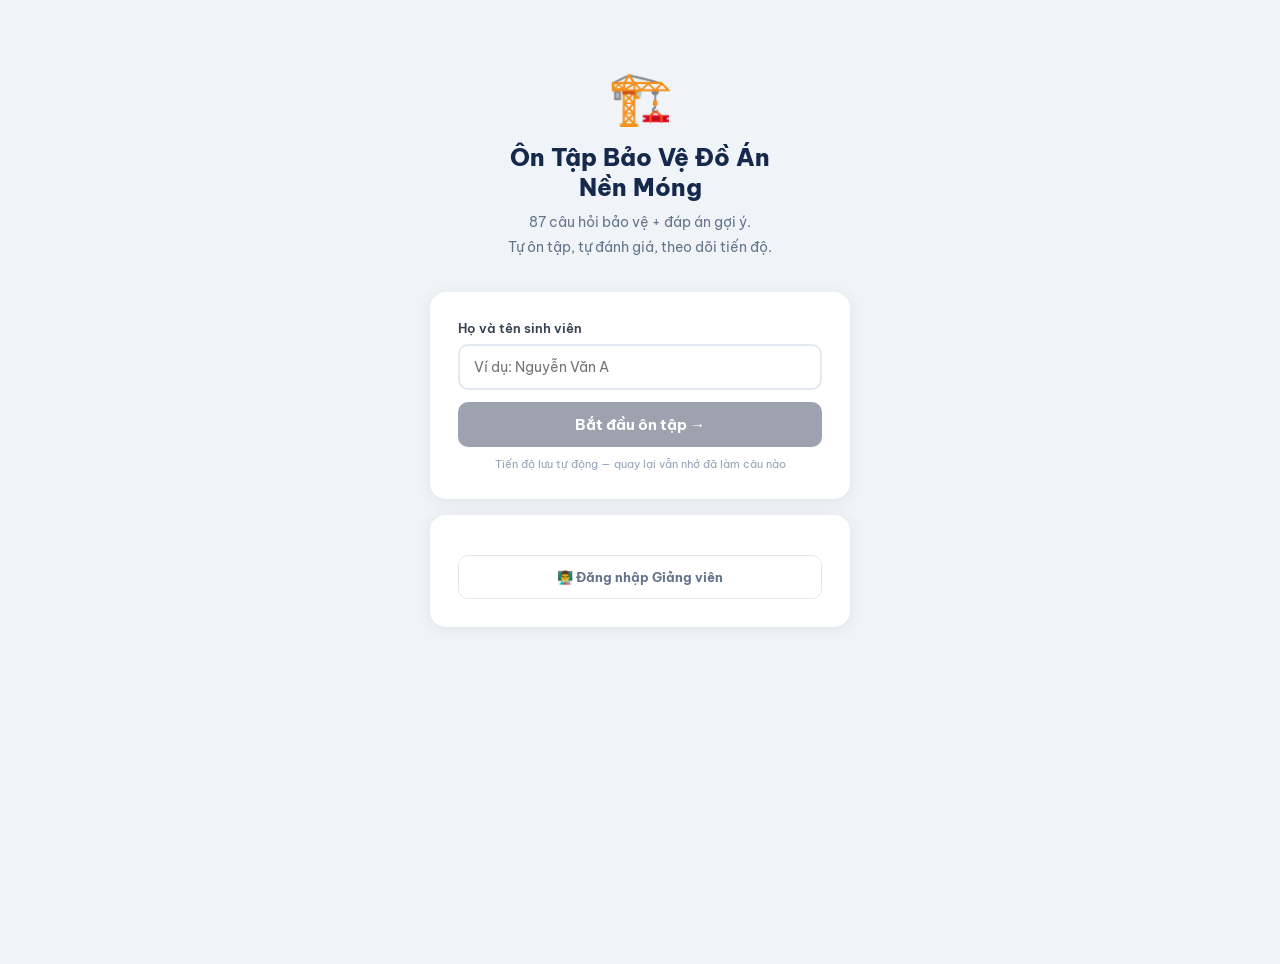
==== index.html @ fdc294a6 "Add files via upload" ====
<!DOCTYPE html>
<html lang="vi">
<head>
<meta charset="UTF-8">
<meta name="viewport" content="width=device-width, initial-scale=1.0">
<title>Ôn Tập Đồ Án Nền Móng</title>
<style>
@import url('https://fonts.googleapis.com/css2?family=Be+Vietnam+Pro:wght@300;400;500;600;700;800&display=swap');
*{box-sizing:border-box;margin:0;padding:0}
:root{
  --navy:#16294d;--gold:#e8a020;--green:#16a34a;--red:#dc2626;--orange:#d97706;
  --bg:#f0f4f8;--card:#fff;--border:#e2e8f0;--text:#1e293b;--sub:#64748b;
}
body{font-family:'Be Vietnam Pro',sans-serif;background:var(--bg);color:var(--text);min-height:100vh}
.hidden{display:none!important}

/* HEADER */
.header{background:var(--navy);padding:14px 24px;position:sticky;top:0;z-index:100;box-shadow:0 2px 12px rgba(0,0,0,.18)}
.header-inner{max-width:720px;margin:0 auto;display:flex;justify-content:space-between;align-items:center}
.header-logo{color:#fff}
.header-logo .tag{font-size:10px;font-weight:700;letter-spacing:2px;text-transform:uppercase;color:var(--gold)}
.header-logo h1{font-size:17px;font-weight:700;margin-top:2px}
.header-stats{display:flex;gap:20px;align-items:center}
.stat-item{text-align:center}
.stat-item .val{font-size:20px;font-weight:800;color:var(--gold)}
.stat-item .lbl{font-size:9px;color:#94a3b8;text-transform:uppercase;letter-spacing:.5px}
.progress-bar{max-width:720px;margin:6px auto 0;background:rgba(255,255,255,.12);border-radius:4px;height:4px}
.progress-fill{height:4px;background:var(--gold);border-radius:4px;transition:width .5s}

/* LANDING */
#screen-landing{max-width:460px;margin:64px auto;padding:0 20px}
.hero{text-align:center;margin-bottom:32px}
.hero-icon{font-size:52px;margin-bottom:12px}
.hero h2{color:var(--navy);font-size:24px;font-weight:800;margin-bottom:8px}
.hero p{color:var(--sub);font-size:14px;line-height:1.8}
.card{background:var(--card);border-radius:16px;box-shadow:0 2px 16px rgba(0,0,0,.07);overflow:hidden}
.card-body{padding:28px}
label.field-label{display:block;font-size:13px;font-weight:600;color:#374151;margin-bottom:8px}
input.text-input,textarea.text-input{width:100%;padding:12px 14px;border:2px solid var(--border);border-radius:10px;font-size:14px;font-family:inherit;outline:none;transition:border-color .2s;color:var(--text)}
input.text-input:focus,textarea.text-input:focus{border-color:var(--gold)}
.btn{width:100%;padding:13px;background:var(--navy);color:#fff;border:none;border-radius:10px;font-size:15px;font-weight:700;cursor:pointer;transition:all .2s;font-family:inherit;margin-top:12px}
.btn:hover{background:#1e3a6e;transform:translateY(-1px)}
.btn:disabled{background:#9ca3af;cursor:not-allowed;transform:none}
.btn.btn-gold{background:var(--gold);color:var(--navy)}
.btn.btn-gold:hover{background:#d4911c}
.btn.btn-outline{background:none;border:1.5px solid var(--border);color:var(--sub);font-size:13px}
.btn.btn-outline:hover{border-color:var(--navy);color:var(--navy);background:none;transform:none}
.btn-sm{width:auto;padding:8px 18px;font-size:13px;margin-top:0}
.info-row{text-align:center;color:#94a3b8;font-size:11px;margin-top:10px}
.teacher-section{margin-top:16px}

/* TABS */
.tabs{background:var(--card);border-bottom:2px solid var(--border)}
.tabs-inner{max-width:720px;margin:0 auto;display:flex;padding:0 8px}
.tab-btn{padding:12px 18px;border:none;background:none;font-size:13px;font-weight:600;color:var(--sub);border-bottom:3px solid transparent;cursor:pointer;font-family:inherit;transition:all .2s;white-space:nowrap}
.tab-btn.active{color:var(--navy);border-bottom-color:var(--gold)}
.tab-btn:hover:not(.active){color:var(--navy)}

/* QUIZ */
#screen-quiz{max-width:720px;margin:0 auto;padding:20px}
.badge{display:inline-block;font-size:11px;font-weight:700;padding:3px 10px;border-radius:20px}
.badge-navy{background:var(--navy);color:#fff}
.badge-blue{background:#dbeafe;color:#1d4ed8}
.badge-row{display:flex;gap:8px;margin-bottom:14px;flex-wrap:wrap;align-items:center}
.remaining{margin-left:auto;color:var(--sub);font-size:12px}
.question-card{background:var(--card);border-radius:16px;padding:24px;margin-bottom:16px;box-shadow:0 2px 12px rgba(0,0,0,.06)}
.question-card .q-label{font-size:10px;font-weight:800;color:var(--gold);text-transform:uppercase;letter-spacing:1.5px;margin-bottom:12px}
.question-card .q-text{font-size:17px;line-height:1.8;font-weight:600;color:var(--text)}
.answer-card{background:var(--card);border-radius:16px;padding:24px;box-shadow:0 2px 12px rgba(0,0,0,.06)}
.answer-card textarea{height:130px;resize:vertical;line-height:1.7}
.answer-hint{font-size:12px;color:var(--sub);margin-top:8px;font-style:italic}
.btn-row{display:flex;gap:10px;margin-top:12px}
.btn-row .btn{flex:1;margin-top:0}

/* MODEL ANSWER */
.model-answer-wrap{margin-top:16px;border-radius:12px;overflow:hidden;border:2px solid var(--border)}
.model-answer-header{padding:12px 18px;background:#f8fafc;display:flex;justify-content:space-between;align-items:center;cursor:pointer;user-select:none}
.model-answer-header span{font-size:13px;font-weight:700;color:var(--navy)}
.toggle-icon{font-size:16px;transition:transform .2s}
.model-answer-body{padding:18px;background:#fff;display:none}
.model-answer-body.open{display:block}
.model-answer-body .answer-text{font-size:14px;line-height:1.9;color:#334155;white-space:pre-line}
.key-points{margin-top:12px;padding-top:12px;border-top:1px solid var(--border)}
.key-points .kp-title{font-size:11px;font-weight:700;color:var(--gold);text-transform:uppercase;letter-spacing:1px;margin-bottom:8px}
.key-points ul{list-style:none;padding:0}
.key-points li{font-size:13px;color:#475569;padding:4px 0;padding-left:18px;position:relative;line-height:1.6}
.key-points li::before{content:"✓";position:absolute;left:0;color:var(--green);font-weight:700}

/* SELF RATE */
.self-rate{margin-top:16px;background:var(--card);border-radius:14px;padding:20px;box-shadow:0 2px 12px rgba(0,0,0,.06)}
.self-rate .sr-title{font-size:13px;font-weight:700;color:var(--text);margin-bottom:12px;text-align:center}
.rate-btns{display:flex;gap:10px}
.rate-btn{flex:1;padding:14px 8px;border:2px solid var(--border);border-radius:12px;background:none;cursor:pointer;font-family:inherit;font-size:13px;font-weight:700;transition:all .2s;display:flex;flex-direction:column;align-items:center;gap:4px}
.rate-btn .rate-icon{font-size:24px}
.rate-btn.rate-good{border-color:#16a34a;color:#16a34a}
.rate-btn.rate-good:hover,.rate-btn.rate-good.selected{background:#dcfce7;border-color:#16a34a}
.rate-btn.rate-partial{border-color:#d97706;color:#d97706}
.rate-btn.rate-partial:hover,.rate-btn.rate-partial.selected{background:#fef3c7;border-color:#d97706}
.rate-btn.rate-bad{border-color:#dc2626;color:#dc2626}
.rate-btn.rate-bad:hover,.rate-btn.rate-bad.selected{background:#fee2e2;border-color:#dc2626}

/* DONE STATE */
.done-card{background:var(--card);border-radius:16px;padding:48px 24px;text-align:center;box-shadow:0 2px 12px rgba(0,0,0,.06)}
.done-card .done-icon{font-size:56px;margin-bottom:16px}
.done-card h3{font-size:20px;font-weight:800;color:var(--navy);margin-bottom:8px}
.done-card p{color:var(--sub);line-height:1.8}

/* TEACHER */
#screen-teacher{max-width:800px;margin:24px auto;padding:0 20px}
.dash-stats{display:grid;grid-template-columns:repeat(4,1fr);gap:14px;margin-bottom:24px}
.dash-stat{background:var(--card);border-radius:14px;padding:18px;text-align:center;box-shadow:0 2px 10px rgba(0,0,0,.06)}
.dash-stat .ds-val{font-size:28px;font-weight:800}
.dash-stat .ds-lbl{font-size:11px;color:var(--sub);margin-top:4px}
.table-card{background:var(--card);border-radius:16px;box-shadow:0 2px 12px rgba(0,0,0,.06);overflow:hidden}
.table-header{padding:16px 24px;border-bottom:1px solid var(--border);display:flex;justify-content:space-between;align-items:center}
.table-header h3{font-size:15px;font-weight:700;color:var(--text)}
table{width:100%;border-collapse:collapse}
th{padding:10px 16px;text-align:left;font-size:10px;font-weight:700;color:var(--sub);text-transform:uppercase;letter-spacing:.5px;background:#f8fafc;white-space:nowrap}
td{padding:13px 16px;border-top:1px solid #f1f5f9;font-size:13px;vertical-align:middle}
tr:nth-child(even) td{background:#fafafa}
.pbar-wrap{display:flex;align-items:center;gap:8px}
.pbar{width:56px;height:6px;background:#e5e7eb;border-radius:3px}
.pbar-fill{height:6px;border-radius:3px}
.chip{display:inline-block;padding:2px 10px;border-radius:20px;font-size:12px;font-weight:700}
.chip-blue{background:#dbeafe;color:#1d4ed8}
.chip-green{background:#dcfce7;color:#15803d}

/* TOAST */
.toast{position:fixed;bottom:24px;right:24px;background:var(--navy);color:#fff;padding:12px 20px;border-radius:10px;font-size:13px;font-weight:600;opacity:0;transition:opacity .3s;pointer-events:none;z-index:999}
.toast.show{opacity:1}

@media(max-width:640px){
  .dash-stats{grid-template-columns:repeat(2,1fr)}
  .header-stats .stat-item:last-child{display:none}
  .rate-btn .rate-icon{font-size:18px}
  .tabs-inner{overflow-x:auto}
}
</style>
</head>
<body>

<!-- TOAST -->
<div class="toast" id="toast"></div>

<!-- ═══════════════ LANDING ═══════════════ -->
<div id="screen-landing">
  <div class="hero">
    <div class="hero-icon">🏗️</div>
    <h2>Ôn Tập Bảo Vệ Đồ Án<br>Nền Móng</h2>
    <p>87 câu hỏi bảo vệ + đáp án gợi ý.<br>Tự ôn tập, tự đánh giá, theo dõi tiến độ.</p>
  </div>

  <div class="card card-body" style="margin-bottom:14px">
    <label class="field-label">Họ và tên sinh viên</label>
    <input class="text-input" id="name-input" type="text" placeholder="Ví dụ: Nguyễn Văn A" autocomplete="off">
    <button class="btn" id="btn-start" disabled>Bắt đầu ôn tập →</button>
    <p class="info-row">Tiến độ lưu tự động — quay lại vẫn nhớ đã làm câu nào</p>
  </div>

  <div class="card card-body teacher-section">
    <div id="teacher-toggle-row">
      <button class="btn btn-outline" id="btn-teacher-toggle" onclick="toggleTeacherLogin()">👨‍🏫 Đăng nhập Giảng viên</button>
    </div>
    <div id="teacher-login-form" class="hidden">
      <label class="field-label">Mã giảng viên</label>
      <input class="text-input" id="teacher-code-input" type="password" placeholder="Nhập mã" autocomplete="off">
      <p id="teacher-error" class="hidden" style="color:var(--red);font-size:12px;margin-top:6px"></p>
      <button class="btn" style="margin-top:10px" onclick="loginTeacher()">Vào Dashboard</button>
    </div>
  </div>
</div>

<!-- ═══════════════ QUIZ ═══════════════ -->
<div id="screen-quiz" class="hidden">
  <div class="header">
    <div class="header-inner">
      <div class="header-logo">
        <div class="tag">Ôn Tập Nền Móng</div>
        <h1 id="hdr-name">—</h1>
      </div>
      <div class="header-stats">
        <div class="stat-item"><div class="val" id="hdr-done">0</div><div class="lbl">Đã làm</div></div>
        <div class="stat-item"><div class="val" id="hdr-good" style="color:#4ade80">0</div><div class="lbl">Nắm vững</div></div>
        <div class="stat-item" style="display:flex;align-items:center">
          <button class="btn btn-outline btn-sm" style="margin-top:0;color:#94a3b8;border-color:#334155;font-size:11px" onclick="goLanding()">← Thoát</button>
        </div>
      </div>
    </div>
    <div class="progress-bar"><div class="progress-fill" id="hdr-progress" style="width:0%"></div></div>
  </div>

  <div class="tabs">
    <div class="tabs-inner">
      <button class="tab-btn active" onclick="setFilter('all',this)">Tất cả</button>
      <button class="tab-btn" onclick="setFilter('mong_don',this)">Móng đơn / Băng</button>
      <button class="tab-btn" onclick="setFilter('mong_coc',this)">Móng cọc</button>
    </div>
  </div>

  <div id="screen-quiz-inner" style="max-width:720px;margin:0 auto;padding:20px">
    <!-- Dynamic content here -->
  </div>
</div>

<!-- ═══════════════ TEACHER ═══════════════ -->
<div id="screen-teacher" class="hidden">
  <div class="header">
    <div class="header-inner">
      <div class="header-logo">
        <div class="tag">Giảng Viên</div>
        <h1>Dashboard Lớp Học</h1>
      </div>
      <button class="btn btn-outline btn-sm" style="margin-top:0;color:#94a3b8;border-color:#334155;font-size:12px" onclick="goLanding()">← Thoát</button>
    </div>
  </div>
  <div id="teacher-content"></div>
</div>

<script>
// ═══════════ DATA ═══════════
const TEACHER_CODE = "nenmong2025";
const TOTAL = 87;

const QA = [
// ─── MÓNG ĐƠN / BĂNG ───────────────────────────────
// 1. Phương án móng nông
{id:1,part:"mong_don",topic:"Phương án móng nông",
q:"Trình bày phương án móng nông của em. Giải thích lý do lựa chọn.",
a:`Phương án móng nông (móng đơn/băng) được chọn khi lớp đất đặt móng có sức chịu tải đủ lớn và nằm không quá sâu (thường < 3–5m).

Lý do: Lớp đất 1 (hoặc lớp đặt móng) có các chỉ tiêu cơ lý tốt (φ lớn, c đủ lớn, SPT ≥ 10); chiều dày lớp đủ đảm bảo không bị lún thủng; tải trọng công trình vừa phải. Phương án kinh tế và thi công đơn giản hơn so với móng cọc.`,
kp:["Nêu tên lớp đất đặt móng và chiều sâu chôn móng","Trình bày lý do: chỉ tiêu cơ lý tốt, tải trọng phù hợp","So sánh với phương án khác để chứng minh hợp lý"]},

{id:2,part:"mong_don",topic:"Phương án móng nông",
q:"Lý do em chọn phương án móng nông mà không dùng móng cọc.",
a:`Chọn móng nông vì:
1. Lớp đất đặt móng có SCT đủ lớn (σR lớn), không cần truyền tải xuống sâu.
2. Độ lún dự báo nằm trong giới hạn cho phép [S] = 8cm.
3. Tải trọng công trình vừa phải, không vượt quá khả năng chịu tải của nền tự nhiên.
4. Kinh tế hơn móng cọc khi điều kiện đất cho phép.

Móng cọc chỉ cần thiết khi: nền đất yếu dày, tải trọng lớn, hoặc lún không đảm bảo.`,
kp:["Đất tốt nông → không cần cọc","SCT đủ, lún đảm bảo","Kinh tế hơn"]},

{id:3,part:"mong_don",topic:"Phương án móng nông",
q:"Nếu thay đổi trụ địa chất (lớp yếu dày hơn hoặc xuất hiện lớp mới), phương án móng có thay đổi không?",
a:`Có, phương án móng phụ thuộc trực tiếp vào điều kiện địa chất:

- Nếu lớp yếu dày thêm → SCT giảm, lún tăng → có thể cần đệm cát hoặc móng cọc.
- Nếu xuất hiện lớp đất rất yếu (bùn, sét mềm) → bắt buộc chuyển sang móng cọc hoặc gia cố nền.
- Nếu lớp đất tốt nằm sâu hơn → cân nhắc giữa đệm cát và móng cọc về kinh tế - kỹ thuật.

Quy trình: Đánh giá lại SCT, kiểm tra lún → chọn phương án phù hợp.`,
kp:["Lớp yếu dày → đổi phương án","Phân tích lại SCT và lún","Đệm cát hoặc cọc tùy mức độ"]},

{id:4,part:"mong_don",topic:"Phương án móng nông",
q:"Ngoài phương án móng nông, còn có phương án nào khác có thể áp dụng? Ưu nhược điểm từng phương án.",
a:`3 phương án chính:

1. Móng nông trên nền tự nhiên: Ưu - đơn giản, rẻ; Nhược - chỉ dùng khi đất tốt.
2. Móng nông trên nền gia cố (đệm cát/đệm vật liệu): Ưu - cải thiện SCT, giảm lún; Nhược - phức tạp hơn, chi phí trung bình.
3. Móng cọc: Ưu - phù hợp đất yếu, tải lớn, lún nhỏ; Nhược - chi phí cao, thi công phức tạp.

Lựa chọn dựa trên: chất lượng đất nền, độ sâu lớp tốt, tải trọng công trình và yêu cầu kinh tế.`,
kp:["Nêu đủ 3 phương án","So sánh ưu nhược","Tiêu chí lựa chọn"]},

{id:5,part:"mong_don",topic:"Phương án móng nông",
q:"Vì sao chọn móng nông trên nền tự nhiên chứ không phải móng đệm cát?",
a:`Chọn nền tự nhiên vì lớp đất đặt móng đã có SCT đủ (σR ≥ σtb), không cần cải thiện thêm. Độ lún S ≤ [S] = 8cm ngay cả khi không có đệm cát.

Đệm cát được dùng khi: lớp đất 1 yếu (sét mềm, bùn) → thay bằng vật liệu rời tốt hơn (cát, đá dăm) để tăng SCT và giảm lún cho lớp đất nằm dưới.

Nếu lớp 1 đã tốt → đệm cát vừa tốn kém vừa không cần thiết.`,
kp:["Lớp tự nhiên đã đủ SCT","Lún trong giới hạn cho phép","Đệm cát chỉ dùng khi lớp 1 yếu"]},

{id:6,part:"mong_don",topic:"Phương án móng nông",
q:"Nếu mực nước ngầm dâng cao, phương án móng nông có còn phù hợp không?",
a:`Mực nước ngầm dâng cao ảnh hưởng theo hai chiều:

Bất lợi:
- Dung trọng đẩy nổi (γ') nhỏ hơn γ → SCT giảm (thành phần Nγ·γ·B giảm).
- Ứng suất bản thân giảm → SCT giảm thêm.
- Áp lực thủy động và thủy tĩnh tăng → cần kiểm tra lại.

Xử lý: Tính lại SCT với dung trọng đẩy nổi γ' = (γs - γw)/(1+e); nếu không đảm bảo → mở rộng móng hoặc đổi phương án.

Móng nông có thể vẫn phù hợp nếu điều chỉnh kích thước đáy móng.`,
kp:["Dung trọng đẩy nổi làm giảm SCT","Tính lại SCT khi MNN dâng","Điều chỉnh kích thước hoặc đổi phương án"]},

{id:7,part:"mong_don",topic:"Phương án móng nông",
q:"Trường hợp nào buộc phải đặt móng sâu hơn dù lớp đất hiện tại vẫn tốt?",
a:`Phải đặt sâu hơn khi:
1. Chiều sâu tối thiểu kỹ thuật chưa đạt: hm ≥ 0.5m (thường ≥ 1.0–1.5m) để tránh lớp đất mặt kém ổn định.
2. Ảnh hưởng sương giá (vùng lạnh) → đặt dưới tầm ảnh hưởng đóng băng.
3. Công trình lân cận có móng sâu → đặt ngang bằng hoặc sâu hơn tránh ảnh hưởng.
4. Tải trọng lớn → cần chiều sâu đủ để tăng SCT (Df tăng → q = γ·Df tăng).
5. Ổn định tổng thể (mái dốc, nền yếu) yêu cầu đặt sâu.`,
kp:["Chiều sâu tối thiểu kỹ thuật","Công trình lân cận","Yêu cầu SCT và ổn định"]},

{id:8,part:"mong_don",topic:"Phương án móng nông",
q:"Sự khác nhau giữa móng đơn và móng băng? Khi nào chọn móng đơn, khi nào chọn móng băng?",
a:`Móng đơn: đỡ một cột, mặt bằng hình vuông hoặc chữ nhật, làm việc độc lập.
Móng băng: đỡ hàng cột hoặc tường, dạng dải dài, liên kết các cột với nhau.

Chọn móng đơn: Khi các cột đứng xa nhau, áp lực nền cho phép [σR] lớn, tải trọng không quá lớn, khoảng cách cột đủ lớn để móng không chồng lên nhau.

Chọn móng băng: Khi cột gần nhau hoặc áp lực nền nhỏ, cần phân bố tải trọng đều hơn, hoặc tải trọng lớn khiến móng đơn có kích thước quá lớn (chồng lên nhau).`,
kp:["Móng đơn: 1 cột, độc lập","Móng băng: hàng cột, dải liên tục","Chọn dựa vào khoảng cách cột và SCT"]},

{id:9,part:"mong_don",topic:"Phương án móng nông",
q:"Trình bày các bước thiết kế móng nông trên nền thiên nhiên. Bước nào quan trọng nhất và vì sao?",
a:`Các bước:
1. Xử lý số liệu địa chất: tính chỉ tiêu cơ lý, phân loại đất, vẽ trụ địa chất.
2. Lựa chọn phương án và chiều sâu chôn móng.
3. Chọn sơ bộ kích thước đáy móng (B × L).
4. Kiểm tra SCT (TTGH1): σtb ≤ [σR], σmax ≤ 1.2[σR].
5. Kiểm tra lún (TTGH2): S ≤ [S] = 8cm.
6. Thiết kế kết cấu móng: kiểm tra đâm thủng (tiết diện nghiêng), tính cốt thép (tiết diện đứng).

Bước quan trọng nhất: Kiểm tra đồng thời TTGH1 và TTGH2 — vì đây là điều kiện quyết định kích thước móng đảm bảo an toàn và không lún quá mức.`,
kp:["Đủ 6 bước theo trình tự","Bước TTGH1+TTGH2 quan trọng nhất","Giải thích lý do"]},

{id:10,part:"mong_don",topic:"Phương án móng nông",
q:"So sánh ưu và nhược điểm của móng nông so với móng cọc.",
a:`Móng nông:
+ Ưu: Thi công đơn giản, chi phí thấp, kiểm soát chất lượng dễ.
- Nhược: Chỉ dùng khi đất tốt nằm nông; SCT phụ thuộc lớp đất mặt; lún có thể lớn nếu đất yếu.

Móng cọc:
+ Ưu: Phù hợp đất yếu bất kỳ chiều dày, lún nhỏ, tải lớn.
- Nhược: Chi phí cao, thi công phức tạp (đóng/ép/khoan), cần thiết bị chuyên dụng.

Nguyên tắc: ưu tiên móng nông khi điều kiện địa chất cho phép.`,
kp:["Ưu nhược điểm cả 2 loại","Nguyên tắc lựa chọn","Yếu tố kinh tế - kỹ thuật"]},

// Địa chất
{id:11,part:"mong_don",topic:"Địa chất & lớp đặt móng",
q:"Từ trụ địa chất, làm sao phân biệt được lớp đất tốt và lớp đất yếu?",
a:`Đất tốt (SCT cao): φ lớn (φ > 20° với cát; φ > 15° với sét), c lớn, dung trọng γ cao, hệ số rỗng e nhỏ, chỉ số chảy IL < 0.5 (sét cứng đến nửa cứng), SPT ≥ 10.

Đất yếu (SCT thấp): φ nhỏ, c nhỏ, e lớn, IL > 0.75 (sét mềm đến chảy), γ thấp, mô đun biến dạng E nhỏ, SPT < 5.

Phán đoán từ tên đất + chỉ tiêu: Sét cứng/nửa cứng → tốt; sét mềm/chảy, bùn → yếu; cát chặt → tốt; cát rời → kém.`,
kp:["Chỉ tiêu đất tốt: φ, c, IL, e","Chỉ tiêu đất yếu: IL > 0.75, e lớn","SPT là chỉ tiêu thực tế quan trọng"]},

{id:12,part:"mong_don",topic:"Địa chất & lớp đặt móng",
q:"Nếu lớp 1 là lớp đất yếu, có thể đặt móng lên lớp này không? Nếu không, cần xử lý như thế nào?",
a:`Không nên đặt trực tiếp lên lớp đất yếu vì SCT thấp, lún lớn và không đều.

Biện pháp xử lý:
1. Đệm cát/đệm vật liệu rời: bóc lớp đất yếu, thay bằng cát đầm chặt → tăng SCT.
2. Gia cố nền (cọc cát, cọc đất xi măng, vải địa kỹ thuật): cải tạo tính năng lớp đất yếu.
3. Móng cọc: truyền tải qua lớp yếu xuống lớp đất tốt bên dưới (thích hợp khi lớp yếu dày).

Nguyên tắc: lớp đất yếu mỏng → đệm cát; lớp yếu dày → móng cọc.`,
kp:["Không đặt móng trực tiếp trên đất yếu","3 biện pháp xử lý","Lớp mỏng → đệm cát; lớp dày → cọc"]},

{id:13,part:"mong_don",topic:"Địa chất & lớp đặt móng",
q:"Dựa vào đâu em có thể đặt móng vào lớp đất đó?",
a:`Căn cứ để chọn lớp đặt móng:
1. Sức chịu tải: σR (tính từ φ, c, γ, Df) phải lớn hơn áp lực do công trình gây ra.
2. Biến dạng: dự báo lún S ≤ [S] = 8cm, lớp đất đủ độ cứng (E đủ lớn).
3. Chiều sâu tối thiểu: Df ≥ 1m (thông thường) để tránh lớp đất mặt kém ổn định.
4. Trạng thái đất: IL ≤ 0.5 (sét nửa cứng trở lên) hoặc cát chặt vừa trở lên.
5. Kinh tế: lớp đất đặt móng không quá sâu để tránh tốn kém đào đất.`,
kp:["SCT đủ lớn","Lún trong giới hạn","Chiều sâu tối thiểu và trạng thái đất"]},

{id:14,part:"mong_don",topic:"Địa chất & lớp đặt móng",
q:"Làm thế nào để xác định tính năng xây dựng của các lớp đất và lập trụ địa chất?",
a:`Bước 1: Phân loại đất theo tiêu chuẩn (TCVN): xác định tên đất từ thành phần hạt và chỉ số dẻo Ip.
Bước 2: Xác định trạng thái đất: 
- Đất dính: dùng chỉ số chảy IL = (W - Wp)/(WL - Wp). IL < 0 → cứng; IL = 0–0.25 → nửa cứng; IL = 0.5–0.75 → dẻo; IL > 0.75 → mềm/chảy.
- Đất rời: dùng hệ số rỗng e so với bảng quy chuẩn (hoặc chỉ số SPT).
Bước 3: Đánh giá phẩm chất xây dựng: kết hợp tên đất + trạng thái.
Bước 4: Vẽ trụ địa chất: thể hiện độ sâu, chiều dày, ký hiệu từng lớp, bảng chỉ tiêu cơ lý.`,
kp:["Phân loại theo Ip và thành phần hạt","Chỉ số chảy IL cho đất dính","Trụ địa chất: đủ ký hiệu, chiều dày, chỉ tiêu"]},

// Kích thước móng
{id:15,part:"mong_don",topic:"Kích thước & chiều sâu móng",
q:"Tại sao lại chọn chiều sâu chôn móng như vậy?",
a:`Chiều sâu chôn móng Df được chọn dựa trên các tiêu chí sau:
1. Đặt vào lớp đất tốt đã phân tích (SCT đủ, lún đảm bảo).
2. Đảm bảo chiều sâu tối thiểu: Df ≥ 0.5–1.0m (tránh lớp đất mặt bị xáo trộn, không ổn định).
3. Thoát lớp đất yếu (nếu có): đáy móng nằm hoàn toàn trong lớp đất tốt.
4. Phù hợp tầng hầm/chiều sâu tầng trệt theo yêu cầu kiến trúc.
5. Mực nước ngầm: nếu MNN nông → cân nhắc không đặt móng dưới MNN để tránh phức tạp thi công.`,
kp:["Lớp đất đặt móng tốt","Df tối thiểu kỹ thuật","Tránh lớp đất yếu và MNN"]},

{id:16,part:"mong_don",topic:"Kích thước & chiều sâu móng",
q:"Có thể thay đổi chiều sâu chôn móng không? Nếu có, thay đổi ảnh hưởng gì đến sức chịu tải và độ lún?",
a:`Có thể thay đổi trong giới hạn kỹ thuật.

Tăng Df → SCT tăng (vì q = γ·Df tăng → thành phần Nq·q tăng); lún giảm nhẹ vì vùng ảnh hưởng lún nhỏ hơn.
Giảm Df → SCT giảm; đất mặt kém ổn định hơn; tuy nhiên đào đất ít hơn, rẻ hơn.

Giới hạn: Df không được nhỏ hơn chiều sâu tối thiểu kỹ thuật (~0.5–1m); không được thay đổi nếu điều đó đưa đáy móng vào lớp đất yếu.`,
kp:["Tăng Df → SCT tăng","Tăng Df → lún giảm nhẹ","Không giảm quá Df tối thiểu"]},

{id:17,part:"mong_don",topic:"Kích thước & chiều sâu móng",
q:"Dựa vào đâu để xác định kích thước móng (B, L)?",
a:`Kích thước B, L được xác định từ điều kiện:
1. Điều kiện SCT (TTGH1): σtb = N0/(B·L) + γtb·Df ≤ [σR]; σmax ≤ 1.2[σR].
2. Điều kiện lún (TTGH2): S ≤ [S] = 8cm.
Cả hai điều kiện phải thỏa mãn đồng thời.

Trình tự: Tính sơ bộ B từ công thức σtb ≤ [σR] → kiểm tra lại → nếu lún quá lớn thì tăng B, L thêm.

Yêu cầu kinh tế: không quá lớn gây lãng phí; tỉ lệ L/B ≤ 2 với móng đơn thông thường.`,
kp:["B, L từ điều kiện TTGH1 và TTGH2","Tính sơ bộ từ SCT, kiểm tra lún","Thỏa cả 2 điều kiện đồng thời"]},

{id:18,part:"mong_don",topic:"Kích thước & chiều sâu móng",
q:"Nếu tăng kích thước móng (B, L), ảnh hưởng thế nào đến ứng suất nền và độ lún?",
a:`Tăng B, L:
- Ứng suất nền σtb giảm (phân bố tải trên diện tích lớn hơn) → có lợi cho SCT.
- Chiều sâu vùng ảnh hưởng lún tăng (H ≈ 2.5B) → lún tăng.
- Tải trọng bản thân móng tăng → ứng suất thực tế giảm ít hơn mức kỳ vọng.

Nghịch lý quan trọng: Tăng B giúp thỏa TTGH1 (SCT) nhưng có thể làm vi phạm TTGH2 (lún). → Phải kiểm tra đồng thời cả hai.`,
kp:["B tăng → σtb giảm → lợi cho SCT","B tăng → vùng lún sâu hơn → lún có thể tăng","Phải kiểm tra đồng thời TTGH1 và TTGH2"]},

// Đệm cát
{id:19,part:"mong_don",topic:"Móng đệm cát",
q:"Khi nào nên dùng đệm cát một phần, khi nào dùng đệm cát toàn phần?",
a:`Đệm cát một phần (đệm cát cục bộ): Lớp đất 1 yếu nhưng mỏng (<1.5m), lớp đất 2 tốt. Chỉ đào bỏ lớp yếu dưới đáy móng, thay bằng cát trong phạm vi móng.

Đệm cát toàn phần: Lớp đất 1 yếu vừa phải, toàn bộ diện tích công trình cần xử lý đồng đều. Thi công trước khi đổ bê tông móng.

Nguyên tắc: lớp yếu ≤ 2–3m và nằm trực tiếp dưới đáy móng → dùng đệm cát. Nếu lớp yếu dày > 3m → không kinh tế, cần xem xét cọc.`,
kp:["Một phần: lớp yếu mỏng, tập trung","Toàn phần: xử lý đồng đều toàn diện","Lớp yếu dày → không kinh tế, dùng cọc"]},

{id:20,part:"mong_don",topic:"Móng đệm cát",
q:"Trong đệm toàn phần, tại sao hm thường cao hơn hđ? Giải thích xu hướng.",
a:`hm (chiều sâu đặt móng thực tế) > hđ (chiều dày đệm) xảy ra trong đệm một phần.

Trong đệm toàn phần: Đệm thay thế lớp đất yếu từ mặt đất nên hm = hđ + chiều dày còn lại đến đáy móng, hoặc đáy móng nằm trong đệm.

Xu hướng hm > chiều dày thực nền tự nhiên: Vì phải đào bỏ lớp đất yếu và thay bằng đệm dày hơn → hm tăng → SCT tăng thêm nhờ chiều sâu chôn móng lớn hơn.`,
kp:["hm = chiều sâu chôn móng tính từ mặt đất","Đệm làm tăng chiều sâu hiệu quả","SCT tăng khi hm tăng"]},

{id:21,part:"mong_don",topic:"Móng đệm cát",
q:"Đệm cát dày bao nhiêu, chọn thế nào?",
a:`Chiều dày đệm cát (hc) được xác định theo điều kiện:
1. Kiểm tra SCT lớp đất 2 (dưới đáy đệm): áp lực truyền xuống đáy đệm σz ≤ [σR]₂.
2. Phải bóc hết lớp đất yếu (nếu có): hc ≥ chiều dày lớp yếu dưới đáy móng.
3. Giới hạn kinh tế: hc ≤ 3m (thường).

Công thức sơ bộ: hc thử → tính σz tại đáy đệm → kiểm tra với [σR] lớp 2. Tăng hc nếu không thỏa, giảm nếu quá dư.

Góc phân tán ứng suất trong đệm cát: θ ≈ 30°–35°.`,
kp:["Xác định từ điều kiện SCT lớp 2","Bóc hết lớp yếu","Góc phân tán θ = 30–35°"]},

{id:22,part:"mong_don",topic:"Móng đệm cát",
q:"Ưu điểm và tác dụng của móng đệm cát.",
a:`Tác dụng của đệm cát:
1. Tăng SCT nền: thay lớp đất yếu bằng vật liệu rời có φ lớn hơn.
2. Phân tán ứng suất: ứng suất từ móng phân tán qua lớp đệm với góc θ → diện tích truyền tải lớn hơn.
3. Giảm lún: lớp đất chịu tải thực tế có E lớn hơn, lún nhỏ hơn.
4. Thoát nước: cát đệm tạo lớp thoát nước, đẩy nhanh cố kết.
5. Thi công đơn giản, kinh tế hơn móng cọc khi lớp yếu mỏng.`,
kp:["Tăng SCT và phân tán ứng suất","Giảm lún","Thoát nước, đơn giản, kinh tế"]},

{id:23,part:"mong_don",topic:"Móng đệm cát",
q:"Nếu lớp đất yếu dày, phương án đệm cát có còn hiệu quả không? Khi nào cần chuyển sang móng cọc?",
a:`Đệm cát không hiệu quả khi lớp yếu dày > 2–3m vì:
- Phải đào quá sâu, tốn vật liệu lấp.
- Áp lực truyền xuống vẫn lớn, lớp đất yếu bên dưới vẫn lún nhiều.

Chuyển sang móng cọc khi:
1. Lớp đất yếu dày > 3m.
2. Tải trọng công trình lớn.
3. Kiểm tra với đệm cát vẫn không đảm bảo SCT hoặc lún.
4. Yêu cầu lún rất nhỏ (công trình nhạy cảm).`,
kp:["Đệm cát kém hiệu quả khi lớp yếu > 3m","Chuyển cọc: lớp yếu dày + tải lớn","Kinh tế là yếu tố quyết định"]},

// SCT của nền
{id:24,part:"mong_don",topic:"Điều kiện sức chịu tải",
q:"Các yếu tố ảnh hưởng đến sức chịu tải của nền đất là gì?",
a:`Theo công thức Terzaghi/TCVN: σR = (A·B·γ + B·Df·γ·Nq + D·c)·kc

Các yếu tố:
1. Góc ma sát trong φ: ảnh hưởng đến Nγ, Nq, Nc. φ tăng → SCT tăng rất nhiều.
2. Lực dính c: đặc biệt quan trọng với đất sét, c tăng → SCT tăng.
3. Chiều sâu chôn móng Df: Df tăng → áp lực bên q = γ·Df tăng → SCT tăng.
4. Chiều rộng móng B: ảnh hưởng thành phần Nγ·B.
5. Dung trọng γ: γ tăng → SCT tăng.
6. Mực nước ngầm: MNN dâng → γ' giảm → SCT giảm.`,
kp:["φ và c là 2 yếu tố chính","Df tăng → SCT tăng","MNN dâng → SCT giảm"]},

{id:25,part:"mong_don",topic:"Điều kiện sức chịu tải",
q:"Ảnh hưởng của mực nước ngầm đến sức chịu tải của đất như thế nào?",
a:`Khi MNN nằm ngay tại đáy móng hoặc bên dưới:
- Dung trọng đất bên dưới đáy móng giảm từ γ xuống γ' (dung trọng đẩy nổi).
- γ' = (γs - γw)/(1+e) ≈ γ - 10 (kN/m³) → thành phần Nγ·γ'·B giảm → SCT giảm.

Khi MNN nằm trên đáy móng:
- Cả áp lực bên q = γ'·Df cũng giảm → SCT giảm thêm.

Thực tế: SCT có thể giảm 20–40% khi MNN dâng. Cần tính lại với γ' thay γ.`,
kp:["MNN dâng → γ' giảm → SCT giảm","Thay γ bằng γ' trong tính toán","Giảm khoảng 20–40% SCT"]},

{id:26,part:"mong_don",topic:"Điều kiện sức chịu tải",
q:"Tại sao độ sâu chôn móng lại ảnh hưởng đến sức chịu tải của nền?",
a:`Khi tăng Df, áp lực bên tác dụng lên đất tại đáy móng tăng: q = γ·Df.
Trong công thức SCT, thành phần Nq·q (phản ánh áp lực đất xung quanh giúp giam giữ đất, chống phình ngang) tăng → SCT tăng.

Cơ chế vật lý: Đất xung quanh móng giống như tải trọng phân bố, ngăn cản đất bên dưới đáy móng bị đẩy ngang ra. Df càng lớn, "vòng kiềm chế" này càng chặt → đất dưới đáy móng khó phá hoại hơn → SCT lớn hơn.`,
kp:["Df tăng → q = γ·Df tăng","Thành phần Nq·q tăng → SCT tăng","Cơ chế: đất bên hông chống phình"]},

{id:27,part:"mong_don",topic:"Điều kiện sức chịu tải",
q:"Nêu công thức tính sức chịu tải của nền theo Terzaghi và giải thích các thành phần (Nc, Nq, Nγ, B, q, γ, c, φ).",
a:`Công thức Terzaghi (móng băng):
σgh = c·Nc + q·Nq + 0.5·γ·B·Nγ

Trong đó:
- c: lực dính đơn vị của đất (kPa)
- Nc, Nq, Nγ: hệ số sức chịu tải, phụ thuộc φ (tra bảng)
- q = γ·Df: áp lực bên (tải trọng phủ tại mức đáy móng)
- γ: dung trọng đất dưới đáy móng
- B: chiều rộng móng

3 thành phần: c·Nc (đóng góp của lực dính), q·Nq (đóng góp áp lực bên), 0.5γBNγ (đóng góp kích thước móng).
SCT tính toán: σR = σgh / Fs (Fs = 2–3).`,
kp:["Công thức 3 thành phần","Nc, Nq, Nγ tra theo φ","σR = σgh/Fs"]},

{id:28,part:"mong_don",topic:"Điều kiện sức chịu tải",
q:"Điều kiện để kiểm tra sức chịu tải của nền đất là gì? Nêu các điều kiện cần kiểm tra.",
a:`Phải kiểm tra đồng thời 3 điều kiện:
1. σtb ≤ [σR]: áp lực trung bình dưới đáy móng không vượt SCT tính toán.
2. σmax ≤ 1.2[σR]: áp lực lớn nhất (tại mép móng chịu momen) không vượt 1.2 lần SCT.
3. σmin ≥ 0: không có ứng suất kéo dưới đáy móng (nền không thể chịu kéo).

Với móng trung tâm (không lệch tâm): σmax = σmin = σtb → chỉ cần kiểm tra điều kiện 1.`,
kp:["3 điều kiện: σtb, σmax, σmin","σmax ≤ 1.2[σR]","σmin ≥ 0 (không kéo)"]},

{id:29,part:"mong_don",topic:"Điều kiện sức chịu tải",
q:"Vì sao phải kiểm tra pmax và pmin? Hai giá trị này là gì, tính như thế nào?",
a:`pmax, pmin là áp lực tiếp xúc tại mép xa và mép gần tâm tải khi móng chịu tải lệch tâm (có momen M).

pmax/min = N/(B·L) ± M·(L/2 hoặc B/2) / I = σtb ± σlệch

Lý do kiểm tra:
- pmax: mép chịu nén lớn nhất → tránh phá hoại cục bộ (cho phép ≤ 1.2σR).
- pmin: mép có thể bị kéo → đất không chịu kéo được → tránh gây rỗng, mất ổn định.

Nếu pmin < 0 → cần mở rộng móng hoặc điều chỉnh thiết kế.`,
kp:["pmax/min từ N và M lệch tâm","pmax ≤ 1.2σR; pmin ≥ 0","Kiểm tra 2 mép đối diện"]},

{id:30,part:"mong_don",topic:"Điều kiện sức chịu tải",
q:"Nếu pmax ≤ 1.2[p], tại vị trí pmax có bị phá hủy không?",
a:`Không bị phá hủy hoàn toàn vì đây là điều kiện cho phép có vùng phá hoại cục bộ nhỏ.

Lý giải: [p] tính với hệ số an toàn Fs = 2–3. Cho phép pmax ≤ 1.2[p] nghĩa là hệ số an toàn tại điểm đó còn khoảng 1.7–2.5, vẫn đủ an toàn. Trong thực tế, khi σmax vượt [p] một chút, chỉ xảy ra biến dạng dẻo cục bộ tại vùng nhỏ; các vùng xung quanh còn trong đàn hồi → toàn móng không mất ổn định.

Điều kiện 1.2[p] là thỏa hiệp giữa an toàn và kinh tế.`,
kp:["Không phá hủy hoàn toàn","Chỉ biến dạng dẻo cục bộ nhỏ","Hệ số an toàn còn đủ lớn"]},

{id:31,part:"mong_don",topic:"Điều kiện sức chịu tải",
q:"Dùng tải trọng nào để tính sức chịu tải (tải trọng tiêu chuẩn hay tính toán)? Vì sao?",
a:`Dùng tải trọng tiêu chuẩn (TTGH2 theo quan điểm cũ, hoặc tải đặc trưng theo Eurocode) để kiểm tra SCT.

Lý do: SCT tính từ các chỉ tiêu cơ lý trung bình của đất (cũng là giá trị tiêu chuẩn). Việc so sánh tải tiêu chuẩn với SCT tiêu chuẩn là nhất quán về cơ sở thống kê.

Tải trọng tính toán (có hệ số vượt tải n > 1) dùng cho kiểm tra kết cấu bê tông (đâm thủng, cốt thép) — TTGH1 kết cấu.

Tóm lại: SCT nền ↔ tải tiêu chuẩn; kết cấu móng ↔ tải tính toán.`,
kp:["Tải tiêu chuẩn cho SCT nền","Tải tính toán cho kết cấu","Nguyên tắc nhất quán thống kê"]},

{id:32,part:"mong_don",topic:"Điều kiện sức chịu tải",
q:"Nếu nền không đảm bảo sức chịu tải thì phải xử lý như thế nào?",
a:`Các biện pháp xử lý theo thứ tự ưu tiên kinh tế:
1. Mở rộng kích thước đáy móng (tăng B, L) → σtb giảm.
2. Tăng chiều sâu chôn móng Df → [σR] tăng.
3. Đệm cát: thay lớp đất yếu → tăng SCT lớp đỡ.
4. Gia cố nền: cọc cát, xi măng đất, vải địa kỹ thuật.
5. Thay đổi phương án móng: sang móng băng (nếu đang dùng móng đơn) hoặc móng cọc.

Ưu tiên biện pháp đơn giản nhất trước; chỉ dùng cọc khi các biện pháp trên không hiệu quả hoặc không kinh tế.`,
kp:["Mở rộng B hoặc tăng Df trước","Đệm cát hoặc gia cố nền","Cuối cùng mới đổi sang móng cọc"]},

{id:33,part:"mong_don",topic:"Điều kiện sức chịu tải",
q:"Sức chịu tải giới hạn và sức chịu tải tính toán khác nhau thế nào?",
a:`SCT giới hạn (σgh hay Qu): Tải trọng tối đa mà nền có thể chịu trước khi xảy ra phá hoại trượt tổng thể. Tính từ công thức Terzaghi/Hansen với các thông số đất thực.

SCT tính toán (σR hay qa): σR = σgh / Fs, với Fs = 2–3 (hệ số an toàn).
Đây là giá trị so sánh với áp lực thực tế trong thiết kế.

Ý nghĩa Fs: đảm bảo nền không phá hoại trong điều kiện bình thường, có dự phòng cho sai số địa chất, tải trọng bất ngờ.`,
kp:["σgh: phá hoại tức thời","σR = σgh/Fs: giá trị thiết kế","Fs = 2–3"]},

// SCT lớp đất 2
{id:34,part:"mong_don",topic:"SCT lớp đất dưới đệm",
q:"Vì sao phải kiểm tra sức chịu tải của lớp đất thứ 2 khi móng có lớp đệm cát?",
a:`Vì ứng suất từ móng không kết thúc tại đáy đệm mà tiếp tục truyền xuống lớp đất 2.

Nếu lớp đất 2 yếu hơn lớp đệm cát và áp lực truyền xuống vẫn còn lớn → lớp 2 có thể bị phá hoại hoặc lún quá mức, dù đệm cát đã phân tán ứng suất.

Kiểm tra này đảm bảo toàn bộ hệ móng - đệm - nền đều an toàn, không chỉ tại đáy đệm. Bỏ qua kiểm tra này có thể dẫn đến lún cục bộ hoặc phá hoại trượt sâu.`,
kp:["Ứng suất truyền qua đệm xuống lớp 2","Lớp 2 yếu có thể phá hoại","Đảm bảo an toàn toàn hệ"]},

{id:35,part:"mong_don",topic:"SCT lớp đất dưới đệm",
q:"Trong trường hợp nào cần kiểm tra SCT ở lớp 2? Vì sao với nền tự nhiên thì không cần?",
a:`Cần kiểm tra lớp 2 khi:
- Có đệm cát: áp lực phân tán nhưng vẫn còn đáng kể tại đáy đệm.
- Móng đặt trên lớp 1 nhưng lớp 2 yếu hơn và nằm không quá sâu.

Với nền tự nhiên (không đệm): Móng đặt trực tiếp trên lớp đất tốt, lớp đất tốt này thường đủ dày để phân tán ứng suất trước khi đến lớp 2. Bài toán đã được xử lý trong kiểm tra SCT ban đầu và kiểm tra lún (nếu lớp 2 yếu, nó đã được xét trong bảng tính lún).`,
kp:["Có đệm → phải kiểm tra lớp 2","Nền tự nhiên lớp 1 dày, phân tán đủ","Lớp 2 được xét gián tiếp qua kiểm tra lún"]},

{id:36,part:"mong_don",topic:"SCT lớp đất dưới đệm",
q:"Trình bày cách kiểm tra sức chịu tải lớp đất dưới đáy đệm.",
a:`Bước 1: Xác định kích thước móng quy ước tại đáy đệm:
B' = B + 2·hc·tanθ; L' = L + 2·hc·tanθ (θ = 30° với cát)

Bước 2: Tính áp lực tại đáy đệm:
σ₂ = (N₀ + Gmóng + Gđất trên đệm) / (B'·L')

Bước 3: Tính SCT của lớp đất 2: [σR]₂ theo φ₂, c₂, γ₂ tại chiều sâu Df + hc.

Bước 4: Kiểm tra: σ₂ ≤ [σR]₂. Nếu không thỏa → tăng chiều dày đệm hc.`,
kp:["Móng quy ước mở rộng theo θ = 30°","σ₂ tại đáy đệm","So sánh với [σR]₂ của lớp đất 2"]},

{id:37,part:"mong_don",topic:"SCT lớp đất dưới đệm",
q:"Cách tính áp lực truyền xuống đáy đệm (P₂) như thế nào? Công thức và giả thiết tính toán?",
a:`Giả thiết: Ứng suất phân tán trong đệm cát theo góc θ = 30°–35° (đặc trưng của cát đầm chặt).

Kích thước móng quy ước tại đáy đệm:
B' = B + 2hc·tanθ; L' = L + 2hc·tanθ

Áp lực tại đáy đệm (gây lún và kiểm tra SCT lớp 2):
σ₂ = N / (B'·L') (tải tiêu chuẩn cho kiểm tra SCT)

Ứng suất gây lún: σgl₂ = σ₂ - γ·(Df + hc) (trừ ứng suất bản thân tại độ sâu đó).`,
kp:["θ = 30°–35° trong đệm cát","B' = B + 2hc·tanθ","σ₂ so sánh với [σR]₂"]},

{id:38,part:"mong_don",topic:"SCT lớp đất dưới đệm",
q:"Tại sao khi có đệm cát phải tính theo móng quy ước thay vì móng thật?",
a:`Vì ứng suất từ đáy móng thật (B × L) phân tán ra theo góc θ khi truyền qua đệm cát. Tại đáy đệm (sâu thêm hc), diện tích truyền tải lớn hơn: B' × L'.

Nếu dùng kích thước móng thật B × L để tính áp lực tại đáy đệm → ứng suất tính ra lớn hơn thực tế → thiên về an toàn nhưng không đúng bản chất phân tán.

Móng quy ước phản ánh đúng cơ chế truyền tải thực tế qua đệm → kết quả chính xác hơn, không quá thiên an toàn cũng không nguy hiểm.`,
kp:["Ứng suất phân tán theo θ qua đệm","Diện tích tại đáy đệm lớn hơn B×L","Móng quy ước = B'×L' phản ánh thực tế"]},

// Biến dạng
{id:39,part:"mong_don",topic:"Điều kiện biến dạng",
q:"Sự khác nhau giữa điều kiện sức chịu tải (TTGH1) và điều kiện biến dạng (TTGH2)?",
a:`TTGH1 (Sức chịu tải - Trạng thái giới hạn thứ nhất): kiểm tra khả năng chịu lực, tránh phá hoại đột ngột. Dùng tải trọng tính toán (có hệ số vượt tải). Quan tâm σ ≤ [σ].

TTGH2 (Biến dạng - Trạng thái giới hạn thứ hai): kiểm tra biến dạng, đảm bảo công trình sử dụng bình thường, không bị nứt, nghiêng, mất chức năng. Dùng tải trọng tiêu chuẩn. Quan tâm S ≤ [S].

Cả hai phải thỏa mãn đồng thời. Thực tế: móng nông thường bị chi phối bởi TTGH2 (lún).`,
kp:["TTGH1: phá hoại, tải tính toán","TTGH2: biến dạng, tải tiêu chuẩn","Cả hai phải thỏa đồng thời"]},

{id:40,part:"mong_don",topic:"Điều kiện biến dạng",
q:"Vì sao độ lún cho phép trong đồ án này lấy bằng 8 cm?",
a:`[S] = 8cm là giá trị độ lún cho phép theo TCVN 9362:2012 (Tiêu chuẩn thiết kế nền nhà và công trình) cho công trình dân dụng thông thường (nhà khung bê tông cốt thép nhiều tầng).

Lý do: Lún ≤ 8cm đảm bảo kết cấu không bị nứt, cửa-cửa sổ không bị kẹt, thiết bị không bị lệch. Đây là giới hạn dựa trên kinh nghiệm và thống kê thiệt hại công trình.

Với các loại công trình đặc biệt (nhà máy điện, cầu, ống dẫn dầu...) [S] khác nhau.`,
kp:["[S] = 8cm theo TCVN 9362","Dành cho công trình dân dụng thông thường","Công trình đặc biệt có [S] riêng"]},

{id:41,part:"mong_don",topic:"Điều kiện biến dạng",
q:"Trình bày nguyên lý tính lún bằng phương pháp cộng lún từng lớp. Nêu các bước tính toán.",
a:`Nguyên lý: Nền được chia thành nhiều lớp phân tố nhỏ (dày 0.1B–0.4B). Lún tổng = tổng lún của từng lớp phân tố.

Các bước:
1. Xác định tải trọng tính lún (tải tiêu chuẩn, TTGH2).
2. Tính ứng suất bản thân σbt tại tâm mỗi phân tố.
3. Tính ứng suất do tải ngoài σgl = σbt₀ · K₀ (K₀ tra bảng theo z/B, L/B).
4. Xác định chiều sâu vùng ảnh hưởng lún: σgl ≤ 0.2·σbt.
5. Tính lún từng lớp: Sᵢ = (e₁ᵢ - e₂ᵢ)/(1 + e₁ᵢ) · hᵢ.
6. Tổng lún: S = ΣSᵢ ≤ [S] = 8cm.`,
kp:["Chia lớp, cộng lún từng lớp","Chiều sâu tắt lún: σgl ≤ 0.2σbt","Sᵢ = (e₁-e₂)/(1+e₁)·h"]},

{id:42,part:"mong_don",topic:"Điều kiện biến dạng",
q:"Khi nào lớp đất tắt lún? Dấu hiệu nhận biết điểm tắt lún?",
a:`Đất tắt lún khi ứng suất do tải ngoài gây ra đủ nhỏ so với ứng suất bản thân → đất không nén thêm đáng kể.

Điều kiện tắt lún theo TCVN: σgl ≤ 0.2·σbt (tại điểm đó và các lớp sâu hơn).

Nhận biết trên biểu đồ: Vẽ 2 đường σbt và σgl theo chiều sâu z. Điểm tắt lún là điểm σgl = 0.2·σbt. Các lớp sâu hơn điểm này không tính vào độ lún.

Lưu ý: Nếu gặp lớp đất rất yếu dưới chiều sâu tắt lún, vẫn cần xem xét thêm.`,
kp:["σgl ≤ 0.2·σbt là điều kiện tắt lún","Vẽ 2 đường σbt và σgl","Chỉ tính lún trong vùng ảnh hưởng"]},

{id:43,part:"mong_don",topic:"Điều kiện biến dạng",
q:"Biểu đồ e-p có ý nghĩa gì? Trong bảng tính lún, e₁ᵢ và e₂ᵢ được xác định ra sao?",
a:`Biểu đồ e-p (quan hệ hệ số rỗng - áp lực): thể hiện quá trình nén chặt đất khi áp lực tăng. Đường cong e-p đặc trưng cho tính nén lún của mỗi lớp đất.

Trong bảng tính lún:
- e₁ᵢ: hệ số rỗng ứng với trạng thái ứng suất trước khi xây dựng = σbt tại tâm lớp phân tố. Tra từ đường cong e-p.
- e₂ᵢ: hệ số rỗng sau khi có tải = σbt + σgl tại tâm lớp phân tố. Tra từ đường cong e-p.

Chênh lệch Δe = e₁ - e₂ > 0 → đất bị nén → sinh lún.`,
kp:["e-p: đặc trưng tính nén của đất","e₁: ứng với σbt trước khi xây","e₂: ứng với σbt + σgl sau khi xây"]},

{id:44,part:"mong_don",topic:"Điều kiện biến dạng",
q:"Nếu S > [S], em sẽ xử lý thế nào? Các biện pháp khắc phục?",
a:`Các biện pháp theo thứ tự:
1. Tăng kích thước đáy móng (B, L): giảm σgl → giảm lún. Nhưng vùng ảnh hưởng sâu hơn → cần kiểm tra lại.
2. Tăng chiều sâu chôn móng: đặt móng vào lớp cứng hơn bên dưới.
3. Gia cố nền: tăng mô đun biến dạng E của lớp đất → lún giảm.
4. Đệm cát: thay lớp đất yếu, E_cát >> E_đất yếu.
5. Móng cọc: đưa tải xuống lớp đất ít nén lún hơn.

Lưu ý: tăng B thường làm lún tăng (vùng ảnh hưởng sâu hơn) → nghịch lý → cần phân tích từng trường hợp.`,
kp:["Ưu tiên đổi phương án nền hoặc cọc","Tăng B không luôn giảm lún","Gia cố nền tăng E → giảm lún"]},

{id:45,part:"mong_don",topic:"Điều kiện biến dạng",
q:"Vì sao phải kiểm tra độ lún theo tải trọng tiêu chuẩn mà không dùng tải trọng tính toán?",
a:`Độ lún là hiện tượng dài hạn, xảy ra dưới tải trọng thực tế thường xuyên tác dụng — đó chính là tải trọng tiêu chuẩn (không có hệ số vượt tải).

Tải trọng tính toán = tải tiêu chuẩn × n (n > 1) dùng để kiểm tra phá hoại đột ngột (TTGH1 kết cấu). Nếu dùng tải này để tính lún sẽ cho kết quả quá thiên an toàn, lãng phí vật liệu.

Nguyên tắc: biến dạng → tải tiêu chuẩn; bền vững kết cấu → tải tính toán.`,
kp:["Lún dài hạn = tải thực tế thường xuyên","Tải tiêu chuẩn phản ánh điều kiện thực","Tải tính toán cho TTGH1 kết cấu"]},

// Phá hoại tiết diện nghiêng
{id:46,part:"mong_don",topic:"Phá hoại tiết diện nghiêng",
q:"Phá hoại trên tiết diện nghiêng là gì? Thường xảy ra ở đâu trong móng?",
a:`Phá hoại trên tiết diện nghiêng (còn gọi là chọc thủng hoặc đâm thủng): xảy ra khi áp lực nền đẩy ngược lên đáy móng, cắt qua bê tông dọc theo mặt phẳng nghiêng xung quanh cột/tường.

Vị trí: Mặt phá hoại nghiêng 45° tính từ mép cột/tường đến đáy móng. Hình tháp chóp cụt bị tách ra khỏi phần còn lại của móng.

Cơ chế: Lực đâm thủng Pdt (áp lực nền ngoài tháp) > Lực chống Pcdt (sức kháng cắt của bê tông dọc mặt nghiêng) → đầu cột chọc thủng móng.`,
kp:["Cắt theo mặt phẳng nghiêng 45° quanh cột","Pdt: áp lực ngoài tháp","Pcdt: sức kháng bê tông dọc mặt nghiêng"]},

{id:47,part:"mong_don",topic:"Phá hoại tiết diện nghiêng",
q:"Viết công thức tính lực đâm thủng và công thức xác định khả năng chống đâm thủng.",
a:`Lực đâm thủng (lực gây phá hoại):
Pdt = σtb · F_ngoài_tháp = σtb · (B·L - Btháp·Ltháp)
Trong đó Btháp = bc + 2h₀; Ltháp = lc + 2h₀ (h₀ = chiều cao làm việc của móng)

Lực chống đâm thủng (khả năng bê tông):
Pcdt = α · Rbt · u_trung_bình · h₀
Trong đó: α = 1 (thường); Rbt: cường độ kéo BT; u_tb: chu vi trung bình tháp = 2(Btháp + Ltháp)/2; h₀: chiều cao có ích.

Điều kiện: Pdt ≤ Pcdt.`,
kp:["Pdt = σtb × diện tích ngoài tháp","Pcdt = α·Rbt·u_tb·h₀","Điều kiện: Pdt ≤ Pcdt"]},

{id:48,part:"mong_don",topic:"Phá hoại tiết diện nghiêng",
q:"Tại sao kiểm tra chọc thủng lại lấy góc 45°, không phải góc khác như 60°?",
a:`Góc 45° xuất phát từ thực nghiệm và lý thuyết phá hoại cắt: Mặt phá hoại nghiêng trong bê tông không cốt thép dưới tải tập trung thường hình thành ở góc 45° so với trục tải trọng.

Đây là góc mà ứng suất cắt đạt cực đại theo lý thuyết Mohr-Coulomb cho bê tông. Các tiêu chuẩn thiết kế quốc tế (ACI, Eurocode, TCVN) đều quy định dùng góc này.

Nếu dùng 60°: tháp nhỏ hơn → Pdt lớn hơn → thiên an toàn nhưng không phản ánh đúng thực nghiệm.`,
kp:["Góc 45° từ thực nghiệm phá hoại BT","Ứng suất cắt cực đại theo Mohr","Quy định của tiêu chuẩn TCVN, ACI"]},

{id:49,part:"mong_don",topic:"Phá hoại tiết diện nghiêng",
q:"Nếu chiều cao móng không thỏa điều kiện chống đâm thủng thì phải làm gì?",
a:`Biện pháp xử lý:
1. Tăng chiều cao móng h: tăng h₀ → Pcdt tăng (tỉ lệ thuận); đồng thời Btháp và Ltháp tăng → Pdt giảm. Hiệu quả kép.
2. Tăng cấp độ bền bê tông: Rbt tăng → Pcdt tăng.
3. Tăng kích thước cột (bc, lc): tháp đâm thủng lớn hơn → Pdt giảm, Pcdt tăng.
4. Dùng cốt đai hoặc cốt xiên ở vùng chọc thủng: tiếp nhận thêm lực cắt.

Biện pháp 1 (tăng h) là phổ biến và hiệu quả nhất.`,
kp:["Tăng h: hiệu quả kép (Pdt giảm, Pcdt tăng)","Tăng cấp BT","Tăng kích thước cột"]},

{id:50,part:"mong_don",topic:"Phá hoại tiết diện nghiêng",
q:"Chiều cao móng hợp lý được chọn theo tiêu chí nào?",
a:`Chiều cao móng h được chọn sơ bộ theo hai tiêu chí đồng thời:
1. Kỹ thuật: Đảm bảo điều kiện chống đâm thủng (Pdt ≤ Pcdt) và không cần thép chịu cắt.
2. Kinh tế: Không quá dư (tốn bê tông, tăng trọng lượng móng).

Thực hành: Chọn h sao cho h₀ = (B - bc)/4 (công thức sơ bộ); sau đó kiểm tra lại. Tỉ lệ h/B thường 0.3–0.5.

Cũng phải đảm bảo: chiều dày lớp bê tông bảo vệ ≥ 35mm; khoảng hở lắp đặt cốt thép.`,
kp:["Thỏa điều kiện đâm thủng","Không quá dư về kinh tế","h₀ sơ bộ = (B-bc)/4"]},

// Phá hoại tiết diện đứng
{id:51,part:"mong_don",topic:"Phá hoại tiết diện đứng",
q:"Phá hoại trên tiết diện đứng là gì? Khác gì so với phá hoại tiết diện nghiêng?",
a:`Phá hoại tiết diện đứng (uốn): Áp lực nền gây momen uốn tại mặt cắt qua mép cột, bẻ gãy cánh móng. Phụ thuộc cốt thép chịu momen.

Phá hoại tiết diện nghiêng (cắt): Áp lực nền cắt qua bê tông theo mặt nghiêng 45°. Phụ thuộc chiều cao bê tông và cường độ kéo.

Khác nhau:
- Nghiêng: thiếu chiều cao, thiếu kháng cắt → bê tông bị chọc thủng.
- Đứng: thiếu cốt thép → móng bị gãy uốn.
Cả hai phải kiểm tra và đảm bảo trong thiết kế kết cấu móng.`,
kp:["Đứng: uốn tại mép cột, cần cốt thép","Nghiêng: cắt 45°, cần chiều cao BT","Hai dạng phá hoại khác nhau hoàn toàn"]},

{id:52,part:"mong_don",topic:"Phá hoại tiết diện đứng",
q:"Trình bày sơ đồ tính toán phá hoại theo tiết diện đứng theo phương cạnh ngắn và phương cạnh dài.",
a:`Sơ đồ console (conson): Cánh móng nhô ra khỏi mép cột được xem là dầm console ngàm tại mép cột, chịu tải phân bố là áp lực nền phản lực σ.

Phương cạnh dài (L): Mặt cắt tại y = lc/2 (mép cột theo L).
Momen: M_L = σtb · B · [(L - lc)/2]² / 2

Phương cạnh ngắn (B): Mặt cắt tại x = bc/2 (mép cột theo B).
Momen: M_B = σtb · L · [(B - bc)/2]² / 2

Cốt thép theo mỗi phương tính độc lập. Móng đơn tính cả 2 phương; móng băng chỉ tính phương cạnh ngắn.`,
kp:["Sơ đồ console ngàm tại mép cột","Momen tại mép cột theo 2 phương","Móng băng chỉ tính phương cạnh ngắn"]},

{id:53,part:"mong_don",topic:"Phá hoại tiết diện đứng",
q:"Khi tính thép, momen lấy ở đâu? Cách xác định momen lớn nhất tại mép cột?",
a:`Momen lớn nhất lấy tại tiết diện qua mép cột (đây là tiết diện nguy hiểm nhất, momen cực đại theo sơ đồ console).

Cách tính:
M_max = σtb · b · c² / 2
Trong đó: b = chiều rộng móng theo phương vuông góc; c = chiều dài cánh console = (B - bc)/2 hoặc (L - lc)/2.

Nếu tải lệch tâm: dùng σtb tương ứng trong phạm vi cánh móng (thường lấy ứng suất trung bình tại mặt cắt đang xét).

Diện tích cốt thép: As = M_max / (0.9·h₀·Rs).`,
kp:["Momen tại mép cột - tiết diện nguy hiểm","M = σtb·b·c²/2","As = M/(0.9·h₀·Rs)"]},

{id:54,part:"mong_don",topic:"Phá hoại tiết diện đứng",
q:"Vì sao khi kiểm tra móng đơn thì tính theo hai phương, còn móng băng thì chỉ tính theo phương cạnh ngắn?",
a:`Móng đơn: có kích thước hữu hạn cả 2 chiều → cánh console nhô ra theo cả 2 phương → phải tính thép cả 2 phương.

Móng băng: kéo dài vô hạn theo phương dọc (L >> B) → trong mặt phẳng dọc (phương dài), móng làm việc như dầm liên tục đỡ bởi đất nền → không có console nhô ra theo phương dài. Chỉ có cánh nhô ra theo phương ngang (ngắn).

Do đó chỉ cần tính cốt thép theo phương ngắn. Phương dọc chọn cốt thép theo cấu tạo (thường ≥ 0.1% diện tích tiết diện).`,
kp:["Móng đơn: console 2 phương → thép 2 phương","Móng băng: vô hạn dọc → không có console dọc","Phương dài: thép cấu tạo"]},

// ─── MÓNG CỌC ───────────────────────────────────────
{id:55,part:"mong_coc",topic:"Phương án móng cọc",
q:"Khi nào thì phải thiết kế móng cọc mà không phải móng nông?",
a:`Cần dùng móng cọc khi:
1. Lớp đất tốt nằm sâu: móng nông không tiếp cận được lớp đất đủ SCT.
2. Đất yếu dày: SCT thấp, lún lớn, móng nông không đảm bảo TTGH1 và TTGH2.
3. Tải trọng lớn: móng nông cần diện tích đáy quá lớn, kinh tế kém.
4. Yêu cầu lún rất nhỏ: công trình nhạy cảm (bệnh viện, nhà máy điện...).
5. Ổn định chống trượt, nhổ: cọc chịu tải ngang hoặc kéo.
6. Công trình ven sông, biển: bảo vệ xói lở.`,
kp:["Đất yếu dày, lớp tốt sâu","Tải lớn, lún nhỏ","Ổn định đặc biệt"]},

{id:56,part:"mong_coc",topic:"Phương án móng cọc",
q:"Phân tích địa tầng các lớp đất theo trụ địa chất để chọn vị trí đặt mũi cọc.",
a:`Từ trụ địa chất, đánh giá từng lớp:
- Lớp yếu (sét mềm/chảy, bùn): không đặt mũi cọc.
- Lớp trung bình: có thể dừng tạm nếu tải không lớn.
- Lớp tốt (sét cứng/nửa cứng, cát chặt, đá...): đây là lớp đặt mũi cọc lý tưởng.

Tiêu chí: Mũi cọc phải đặt trong lớp đất tốt ít nhất 1–2m. SCT tại đầu mũi đủ lớn. Không đặt tại ranh giới lớp (dễ dao động SCT).

Kinh tế: Không sâu hơn mức cần thiết; chiều dài cọc L = chiều sâu lớp tốt - chiều sâu đặt đài.`,
kp:["Mũi vào lớp tốt ít nhất 1–2m","Không đặt lớp yếu hay ranh giới","Tối ưu chiều dài kinh tế"]},

{id:57,part:"mong_coc",topic:"Phương án móng cọc",
q:"Có được đặt mũi cọc vào lớp đất yếu không? Vì sao?",
a:`Không nên đặt mũi cọc vào lớp đất yếu vì:
1. SCT mũi cọc Qp rất nhỏ (thành phần mũi thấp).
2. Lún đầu cọc lớn do biến dạng mũi cao.
3. Cọc không được "neo" chắc, có thể tiếp tục lún theo thời gian (cố kết lớp yếu).
4. Độ tin cậy thấp, rủi ro cao.

Ngoại lệ: Cọc ma sát (friction pile) hoạt động chủ yếu nhờ ma sát thân cọc, mũi có thể nằm trong lớp đất có SCT trung bình — nhưng vẫn không được đặt vào bùn/sét chảy.`,
kp:["SCT mũi nhỏ, lún lớn","Không neo chắc, cố kết tiếp","Cọc ma sát: mũi có thể ở đất TB"]},

{id:58,part:"mong_coc",topic:"Phương án móng cọc",
q:"Tại sao trong thiết kế luôn yêu cầu mũi cọc đâm sâu vào lớp đất tốt ít nhất 2m?",
a:`Lý do:
1. Đảm bảo tính liên tục của lớp đất tốt: Tránh trường hợp mũi nằm sát ranh giới, SCT bất ổn.
2. Phát triển đủ SCT mũi: Ma sát và sức kháng mũi cần chiều dài ngàm đủ để phát triển.
3. Tránh dịch chuyển đầu mũi khi ép: Khi ép cọc, mũi bị dịch ra khỏi lớp nếu cắm không sâu.
4. An toàn tính toán: Dao động địa tầng theo không gian → ngàm sâu đảm bảo cọc luôn trong lớp tốt dù địa chất thay đổi nhẹ.`,
kp:["Tránh mũi gần ranh giới","SCT mũi cần chiều sâu đủ phát triển","Dao động địa tầng → cần dự phòng"]},

{id:59,part:"mong_coc",topic:"Phương án móng cọc",
q:"Trình bày cách chọn chiều dài và tiết diện cọc.",
a:`Chiều dài cọc (L):
L = chiều sâu mũi cọc - cao độ đáy đài
= (chiều sâu đỉnh lớp tốt + 1–2m ngàm) - hđài

Tiết diện cọc (cạnh a hoặc đường kính D):
- Quy tắc kinh nghiệm: tải lớn → cọc to; cọc dài → nên dùng cọc to để tránh mảnh.
- Kích thước phổ biến: 20×20, 25×25, 30×30, 35×35, 40×40 cm.
- Tỉ lệ L/a ≤ 100 (hạn chế uốn dọc).

Sau khi chọn sơ bộ: tính SCT theo đất và vật liệu → sơ bộ số cọc → bố trí trong đài.`,
kp:["L từ vị trí mũi và đáy đài","a/D từ tải trọng và chiều dài","L/a ≤ 100 tránh mảnh"]},

{id:60,part:"mong_coc",topic:"Phương án móng cọc",
q:"Nếu giảm hoặc tăng kích thước cọc, điều gì sẽ thay đổi trong tính toán?",
a:`Tăng kích thước cọc (a lớn hơn):
+ SCT theo đất tăng: cả ma sát thân (chu vi lớn hơn) và sức kháng mũi (diện tích mũi lớn hơn).
+ SCT vật liệu tăng.
- Số cọc giảm; đài nhỏ hơn, rẻ hơn.
- Chi phí mỗi cọc tăng; thi công khó hơn.

Giảm kích thước cọc: ngược lại — SCT giảm, cần nhiều cọc hơn, đài to hơn.

Tối ưu: chọn kích thước để số lượng cọc vừa phải, đài không quá lớn, kinh tế.`,
kp:["Tăng a → SCT tăng, số cọc giảm","Giảm a → SCT giảm, cần nhiều cọc","Tối ưu giữa kích thước và số lượng"]},

// SCT cọc
{id:61,part:"mong_coc",topic:"Sức chịu tải cọc",
q:"Thế nào là sức chịu tải của cọc? Sức chịu tải giới hạn và sức chịu tải cho phép khác nhau như thế nào?",
a:`SCT của cọc: Tải trọng tối đa mà cọc có thể chịu được theo 2 điều kiện: (1) điều kiện đất nền (ma sát thân + sức kháng mũi) và (2) điều kiện vật liệu (bê tông + cốt thép cọc).

SCT giới hạn (Qu): Tải gây phá hoại thực sự; tính từ thí nghiệm hoặc công thức.
SCT cho phép/tính toán (Rc,d hay [P]): Rc,d = Rc,k / γk (chia hệ số an toàn/tin cậy).

Trong đồ án: Rc,d = min{SCT theo thống kê/Fs₁; SCT theo SPT/Fs₂; SCT vật liệu} → lấy giá trị nhỏ nhất để thiên an toàn.`,
kp:["SCT = min(đất nền, vật liệu)","SCT giới hạn / Fs = SCT tính toán","Lấy min các phương pháp"]},

{id:62,part:"mong_coc",topic:"Sức chịu tải cọc",
q:"Những yếu tố ảnh hưởng đến sức chịu tải của cọc là gì?",
a:`1. Đặc trưng đất nền: φ, c, SPT N → ảnh hưởng cả ma sát thân và sức kháng mũi.
2. Kích thước cọc: a (cạnh) và L (chiều dài). Tăng L → ma sát thân tăng; tăng a → sức kháng mũi tăng.
3. Phương pháp hạ cọc: Cọc ép → đất bị nén chặt quanh cọc → SCT cao hơn cọc khoan; cọc đóng → tương tự.
4. Vật liệu cọc: cường độ bê tông, diện tích tiết diện.
5. Thời gian: SCT tăng sau khi hạ cọc (do đất cố kết lại xung quanh cọc).
6. MNN: ảnh hưởng gián tiếp qua áp lực ngang của đất.`,
kp:["φ, c, SPT của đất","Kích thước L và a","Phương pháp hạ cọc, thời gian"]},

{id:63,part:"mong_coc",topic:"Sức chịu tải cọc",
q:"Kể tên các phương pháp xác định sức chịu tải cọc trong đồ án. Trình bày cách tính theo từng phương pháp.",
a:`Trong đồ án thường dùng 2–3 phương pháp:

1. Phương pháp thống kê (dùng chỉ tiêu cơ lý):
Rc,k = u·Σfi·li + Ap·qp
fi: ma sát đơn vị tra bảng theo loại đất và chiều sâu; qp: sức kháng mũi tra bảng; u: chu vi cọc; Ap: diện tích mũi.

2. Phương pháp SPT:
Rc,k = K·N_SPT·Ap + u·Σfs,i·li
(Công thức Meyerhof hoặc TCVN)

3. SCT theo vật liệu:
Rc,m = φ·(Rb·Ab + Rs·As)

Cuối cùng: Rc,d = min{Rc,k/γk1; Rc,k(SPT)/γk2; Rc,m}`,
kp:["PP thống kê: fi, qp tra bảng","PP SPT: dùng chỉ số N","Vật liệu: Rb, Rs, φ"]},

{id:64,part:"mong_coc",topic:"Sức chịu tải cọc",
q:"Sau khi tính xong, tại sao lại lấy giá trị nhỏ nhất trong các phương pháp làm kết quả thiết kế?",
a:`Vì SCT thực của cọc bị kiểm soát bởi mắt xích yếu nhất. Cụ thể:

- Nếu SCT vật liệu < SCT đất: cọc bị gãy/nứt trước khi đất phá hoại → lấy SCT vật liệu.
- Nếu SCT đất < SCT vật liệu: đất xung quanh phá hoại trước → lấy SCT đất.

Nguyên tắc thiết kế: Phá hoại xảy ra theo cơ chế nào diễn ra trước → lấy giá trị nhỏ nhất đảm bảo an toàn toàn diện.

Tương tự như xích: độ bền = độ bền mắt xích yếu nhất.`,
kp:["Phá hoại theo cơ chế yếu nhất trước","Thiết kế an toàn toàn diện","Giống nguyên tắc mắt xích yếu nhất"]},

{id:65,part:"mong_coc",topic:"Sức chịu tải cọc",
q:"Mực nước ngầm có ảnh hưởng đến sức chịu tải của cọc không? Giải thích.",
a:`Có, ảnh hưởng gián tiếp:
1. Áp lực ngang của đất giảm (dung trọng đẩy nổi γ' thay γ) → ma sát thân cọc theo phương pháp β giảm.
2. Ứng suất hữu hiệu giảm → SCT mũi theo phương pháp φ có thể giảm nhẹ.
3. Ảnh hưởng lên cọc theo phương pháp bảng tra (phương pháp thống kê): ít ảnh hưởng vì fi tra trực tiếp theo loại đất và chiều sâu.

Thực tế: Ảnh hưởng của MNN lên SCT cọc nhỏ hơn so với móng nông. Cọc truyền lực xuống sâu nơi ứng suất hữu hiệu lớn hơn.`,
kp:["MNN giảm áp lực ngang → ma sát giảm nhẹ","Ít ảnh hưởng với phương pháp bảng tra","Cọc ít nhạy MNN hơn móng nông"]},

// Kiểm tra sử dụng
{id:66,part:"mong_coc",topic:"Kiểm tra cọc - Sử dụng (TTGH1)",
q:"Trình bày các giả thiết tính toán cọc trong giai đoạn sử dụng.",
a:`3 giả thiết cần và đủ để tính phân phối tải trọng lên cọc theo công thức giải tích:

1. Đài cọc tuyệt đối cứng: không biến dạng, mặt phẳng đáy đài vẫn phẳng sau khi chịu tải.
2. Cọc là thanh thẳng đứng tuyệt đối cứng, liên kết ngàm với đài.
3. Cọc chỉ chịu lực dọc trục (nén hoặc kéo), không chịu momen và lực ngang (tải ngang do đất bên gánh).

Với 3 giả thiết này: Tải trọng phân phối lên cọc tỉ lệ với khoảng cách từ cọc đến trục trung hòa (giống phân phối ứng suất trong tiết diện chịu uốn).`,
kp:["Đài tuyệt đối cứng","Cọc cứng, ngàm với đài","Cọc chỉ chịu lực dọc trục"]},

{id:67,part:"mong_coc",topic:"Kiểm tra cọc - Sử dụng (TTGH1)",
q:"Pmax, Pmin là gì? Viết công thức xác định và ý nghĩa của chúng.",
a:`Pmax, Pmin là lực dọc trục lớn nhất và nhỏ nhất phân phối lên cọc trong đài khi có tải lệch tâm.

Công thức:
Pᵢ = N/(n) ± Mx·yᵢ/Σyᵢ² ± My·xᵢ/Σxᵢ²
Pmax = tại cọc xa nhất về phía momen dương
Pmin = tại cọc xa nhất về phía momen âm

Ý nghĩa:
- Pmax ≤ Rc,d: cọc chịu nén không bị vượt tải.
- Pmin ≥ 0 (nếu cọc không chịu kéo) hoặc Pmin ≥ -Rt,d (nếu cọc chịu kéo).`,
kp:["Pᵢ = N/n ± M·x/Σx²","Pmax ≤ Rc,d","Pmin ≥ 0 (thường) hoặc ≥ -Rt,d"]},

{id:68,part:"mong_coc",topic:"Kiểm tra cọc - Sử dụng (TTGH1)",
q:"Thế nào là điều kiện kinh tế (≤10%) và mục đích của điều kiện này?",
a:`Điều kiện kinh tế: Pmax không được nhỏ hơn quá 10% so với Rc,d.
Tức là: Pmax ≥ 0.9·Rc,d (hoặc Rc,d - Pmax ≤ 0.1·Rc,d = 10%).

Mục đích: Nếu Pmax << Rc,d → cọc được dùng lãng phí, có thể giảm số cọc hoặc giảm kích thước cọc mà vẫn an toàn. Buộc kỹ sư phải tối ưu thiết kế.

Ví dụ: Rc,d = 500 kN; nếu Pmax = 400 kN → thiên an toàn 20% → lãng phí, cần tối ưu lại (giảm cọc hoặc giảm tiết diện).`,
kp:["Pmax ≥ 0.9·Rc,d","Tránh lãng phí: không dùng quá ít so với SCT","Buộc tối ưu thiết kế"]},

{id:69,part:"mong_coc",topic:"Kiểm tra cọc - Sử dụng (TTGH1)",
q:"Khoảng cách giữa các tim cọc thường chọn trong khoảng bao nhiêu? Tại sao?",
a:`Khoảng cách tim cọc: 3dc ≤ s ≤ 6dc (dc: cạnh hoặc đường kính cọc). Phổ biến nhất: s = 3dc.

Tại sao ≥ 3dc:
- Tránh hiệu ứng nhóm cọc: Các cọc quá gần nhau sẽ ảnh hưởng lẫn nhau về ứng suất, làm giảm SCT của từng cọc.
- Đảm bảo thi công: Đủ khoảng cách để đóng/ép cọc mà không làm bung cọc đã hạ.

Tại sao ≤ 6dc: Đài quá lớn → tốn bê tông, tăng tải trọng bản thân, kinh tế kém.

Khoảng mép cọc đến mép đài ≥ 250mm (yêu cầu cấu tạo).`,
kp:["3dc ≤ s ≤ 6dc","≥ 3dc: tránh hiệu ứng nhóm, đảm bảo thi công","Mép cọc đến mép đài ≥ 250mm"]},

{id:70,part:"mong_coc",topic:"Kiểm tra cọc - Sử dụng (TTGH1)",
q:"Cọc biên và cọc giữa chịu tải khác nhau thế nào khi đài chịu momen?",
a:`Khi đài chịu momen M (do tải lệch tâm):
- Công thức: Pᵢ = N/n ± M·xᵢ/Σxᵢ²
- Cọc biên (xa trục): xᵢ lớn → Pᵢ lớn hơn (về phía tăng tải) hoặc nhỏ hơn (về phía giảm tải).
- Cọc giữa (gần trục): xᵢ nhỏ hoặc bằng 0 → Pᵢ ≈ N/n (ít bị ảnh hưởng bởi momen).

Hệ quả: Cọc biên phía chịu nén thêm nguy hiểm nhất → cần kiểm tra Pmax với Rc,d. Cọc biên phía kéo có thể bị kéo nếu Pmin < 0.`,
kp:["Cọc biên: chịu tải lớn nhất khi có momen","Cọc giữa: gần không ảnh hưởng bởi M","Pmax ở cọc biên → kiểm tra với Rc,d"]},

{id:71,part:"mong_coc",topic:"Kiểm tra cọc - Sử dụng (TTGH1)",
q:"Nếu không thỏa điều kiện kinh tế (≤10%) thì điều chỉnh giá trị nào?",
a:`Nếu Pmax < 0.9·Rc,d (dùng cọc quá dư):
Điều chỉnh theo thứ tự:
1. Giảm số lượng cọc: n giảm → N/n tăng → Pmax tăng.
2. Giảm kích thước cọc (a nhỏ hơn): Rc,d giảm → tỉ lệ Pmax/Rc,d tăng.
3. Giảm chiều dài cọc: Rc,d giảm theo.

Lưu ý: Khi giảm số cọc hoặc kích thước, phải kiểm tra lại toàn bộ (SCT, lún, đài).

Mục tiêu: 0.9·Rc,d ≤ Pmax ≤ Rc,d (vừa an toàn vừa kinh tế).`,
kp:["Giảm số cọc hoặc kích thước","Kiểm tra lại sau khi điều chỉnh","Mục tiêu: 0.9Rc,d ≤ Pmax ≤ Rc,d"]},

// Thi công cọc
{id:72,part:"mong_coc",topic:"Kiểm tra cọc - Thi công",
q:"Kiểm tra cọc trong giai đoạn thi công gồm những kiểm tra nào? Vì sao phải kiểm tra?",
a:`Giai đoạn thi công, cọc chịu các trạng thái tải trọng khác hoàn toàn so với giai đoạn sử dụng:

1. Vận chuyển cọc: Cọc nằm ngang, chịu trọng lượng bản thân → uốn theo 2 sơ đồ tùy vị trí móc cẩu.
2. Lắp dựng/cẩu lắp cọc: Cọc treo dọc, chịu uốn tại điểm cẩu.
3. Hạ cọc (đóng/ép): Đầu cọc chịu lực đóng/ép → ứng suất động, nguy cơ nứt đầu.
4. Kiểm tra thép móc cẩu: Đảm bảo thép không bị đứt khi cẩu.

Vì sao cần: Ứng suất kéo khi vận chuyển có thể lớn hơn SCT chịu kéo của BT → nứt cọc trước khi sử dụng.`,
kp:["4 trạng thái: vận chuyển, cẩu, đóng/ép, móc cẩu","Cọc chịu uốn khi nằm ngang","Nguy cơ nứt kéo > BT chịu kéo"]},

{id:73,part:"mong_coc",topic:"Kiểm tra cọc - Thi công",
q:"Trong quá trình vận chuyển, móc cẩu được đặt ở vị trí nào? Vì sao?",
a:`Móc cẩu đặt tại vị trí 0.207L từ mỗi đầu cọc (cách đầu cọc 0.207L).

Lý do: Khi cọc được đỡ tại 2 điểm cách mỗi đầu 0.207L, momen tại 2 điểm đỡ và momen tại giữa nhịp bằng nhau về giá trị tuyệt đối → tối thiểu hóa momen lớn nhất → cọc được thiết kế đồng đều nhất.

Nếu đặt móc sai vị trí: momen một đoạn quá lớn → nguy cơ nứt.

Kiểm tra: M_max tính từ vị trí móc cẩu → so sánh với khả năng chịu momen của tiết diện cọc.`,
kp:["Vị trí 0.207L từ đầu cọc","Momen 2 điểm = momen giữa → tối ưu","Sai vị trí → momen cục bộ lớn → nứt"]},

{id:74,part:"mong_coc",topic:"Kiểm tra cọc - Thi công",
q:"Có những phương pháp hạ cọc nào? Phân biệt ép cọc và đóng cọc.",
a:`Các phương pháp hạ cọc:
1. Đóng cọc (búa): Dùng búa rơi tự do hoặc búa diesel đóng cọc xuống.
2. Ép cọc (tĩnh): Dùng lực ép tĩnh từ máy ép thủy lực.
3. Khoan nhồi: Khoan tạo lỗ trước, đổ BT sau tại chỗ.

Đóng vs Ép:
- Đóng: tiếng ồn, rung chấn lớn, phù hợp ngoài đô thị; SCT kiểm tra bằng công thức nhát búa cuối.
- Ép: êm, phù hợp trong đô thị; SCT kiểm tra bằng lực ép cuối cùng (Pep,min ≤ lực ép ≤ Pep,max).
- Cả hai: cần hạ đủ chiều sâu thiết kế hoặc đến khi đạt điều kiện dừng.`,
kp:["3 phương pháp chính","Đóng: ồn, rung; Ép: êm, đô thị","Điều kiện dừng: độ chối hoặc lực ép cuối"]},

{id:75,part:"mong_coc",topic:"Kiểm tra cọc - Thi công",
q:"Tại sao trong giai đoạn thi công, dù cọc chịu nén là chủ yếu, vẫn cần bố trí thép dọc và thép đai?",
a:`Thép dọc: Dù cọc chủ yếu chịu nén khi sử dụng, trong giai đoạn vận chuyển và cẩu lắp, cọc nằm ngang chịu uốn → xuất hiện ứng suất kéo lớn → BT không chịu kéo được → cần thép dọc chịu kéo.

Thép đai: Chống nứt do ứng suất cắt trong vận chuyển; đặc biệt tại đầu cọc — vùng chịu lực ép/đóng cực lớn, thép đai giữ BT không bị nứt vỡ hông.

Tại vùng đầu cọc (0.5–1m): thép đai dày hơn (bước đai nhỏ hơn) để chịu ứng suất tập trung khi đóng/ép.`,
kp:["Thép dọc: chịu kéo khi vận chuyển","Thép đai: chống nứt tại đầu cọc","Đầu cọc: đai dày hơn"]},

{id:76,part:"mong_coc",topic:"Kiểm tra cọc - Thi công",
q:"Tại sao phần thép đầu cọc thường bẻ chéo ra ngoài một góc 45°?",
a:`Sau khi hạ cọc, phần đầu cọc bị đập vỡ bê tông bảo vệ để lộ thép dọc. Phần thép này cần được neo vào bê tông đài để truyền lực từ đài xuống cọc và ngược lại.

Bẻ thép 45° hướng ra ngoài: Tăng chiều dài neo thép trong bê tông đài, đảm bảo liên kết ngàm chắc. Nếu để thẳng đứng, chiều dài neo bị giới hạn bởi chiều cao đài → có thể không đủ.

Lưu ý: Chiều dài cắm vào đài ≥ Lneo (theo tính toán hoặc cấu tạo). Thép bẻ 45° cũng giúp định vị cọc trong đài.`,
kp:["Neo thép cọc vào đài BT","Bẻ 45°: tăng chiều dài neo","Đảm bảo liên kết ngàm cọc-đài"]},

{id:77,part:"mong_coc",topic:"Kiểm tra cọc - Thi công",
q:"Điều kiện để chọn vị trí móc cẩu (M) là gì? Nếu thay đổi vị trí móc cẩu thì ảnh hưởng gì?",
a:`Điều kiện chọn vị trí móc cẩu:
- Vận chuyển (2 điểm): Momen tại điểm cẩu (M₁) = Momen ở giữa nhịp (M₂) → vị trí tối ưu: 0.207L.
- Cẩu lắp (1 điểm): Momen tại điểm cẩu = Momen tại đầu cọc → vị trí tối ưu: 0.293L.

Nếu thay đổi vị trí:
- Dịch về phía đầu: đoạn đầu ngắn hơn, đoạn cuối dài → momen giữa tăng.
- Dịch vào giữa: momen tại điểm cẩu tăng, đoạn đầu bị kéo lớn.
Cả hai làm tăng M_max → nguy cơ nứt cọc tăng.`,
kp:["Vận chuyển: 0.207L; Cẩu lắp: 0.293L","Dịch vị trí → M_max tăng","Kiểm tra đủ với tiết diện thép cọc"]},

// Biến dạng nền mũi cọc
{id:78,part:"mong_coc",topic:"Biến dạng nền dưới mũi cọc",
q:"Vì sao cần kiểm tra biến dạng của nền đất dưới mũi cọc?",
a:`Dù cọc chịu lực tốt, nền đất dưới mũi cọc vẫn có thể lún nếu lớp đất đó có tính nén lún cao (E nhỏ, e lớn).

Lún tổng thể của móng cọc = lún đàn hồi thân cọc (nhỏ, bỏ qua) + lún nền dưới mũi cọc (quan trọng).

Nếu không kiểm tra: Công trình có thể đáp ứng SCT (không phá hoại) nhưng lún quá mức [S] → nứt, nghiêng, hỏng hóc trong giai đoạn sử dụng.

Đây là kiểm tra TTGH2 cho móng cọc.`,
kp:["Lún tổng = lún nền dưới mũi","SCT đủ nhưng vẫn lún nếu E nhỏ","TTGH2 của móng cọc"]},

{id:79,part:"mong_coc",topic:"Biến dạng nền dưới mũi cọc",
q:"Nêu cách xác định khối móng quy ước khi tính biến dạng nền dưới mũi cọc.",
a:`Khối móng quy ước (KMQU) là khối đất bao gồm đài + cọc + đất giữa các cọc, giới hạn bởi góc mở φtb/4.

Kích thước KMQU:
Lqu = Lđài + 2·Lcọc·tan(φtb/4)
Bqu = Bđài + 2·Lcọc·tan(φtb/4)

φtb: góc ma sát trung bình của các lớp đất cọc đi qua (bình quân gia quyền theo chiều dày).

Đáy KMQU = ngang mũi cọc.
Áp lực tại đáy KMQU: σqu = (N + Gqu) / (Lqu·Bqu) → kiểm tra SCT và tính lún.`,
kp:["KMQU: đài + cọc + đất giữa","Mở rộng theo φtb/4","Lqu = Lđài + 2L·tan(φtb/4)"]},

{id:80,part:"mong_coc",topic:"Biến dạng nền dưới mũi cọc",
q:"Nếu kết quả kiểm tra biến dạng nền không đảm bảo, có các biện pháp xử lý nào?",
a:`Các biện pháp:
1. Tăng chiều dài cọc: Đưa mũi cọc xuống lớp đất cứng hơn (E lớn hơn, e nhỏ hơn) → lún giảm.
2. Tăng số lượng cọc: Áp lực tại mũi mỗi cọc giảm → lún giảm.
3. Tăng kích thước cọc: Diện tích mũi lớn → ứng suất giảm.
4. Thay đổi vị trí đặt mũi cọc: Từ lớp đất trung bình sang lớp đất cứng hơn.
5. Gia cố đất dưới mũi cọc (phun xi măng, jet grouting): tăng E của đất.`,
kp:["Tăng L cọc xuống lớp cứng hơn","Tăng số cọc giảm ứng suất mũi","Gia cố đất dưới mũi"]},

{id:81,part:"mong_coc",topic:"Biến dạng nền dưới mũi cọc",
q:"Trình bày cách tính lún cho nền đồng nhất khi kiểm tra biến dạng nền dưới mũi cọc.",
a:`Khi lớp đất dưới mũi cọc chỉ có một lớp đồng nhất (hoặc coi là đồng nhất):

Áp lực gây lún: σgl = σqu - γ·Hqu (σqu: áp lực tại đáy KMQU; Hqu: chiều sâu đến mũi cọc)

Tính lún:
S = σgl·H / E₀ · (1 - μ²) · β (công thức nền đàn hồi)
hoặc phương pháp cộng lún từng lớp nếu có nhiều lớp dưới mũi.

Với 1 lớp đồng nhất và biết E, μ: Dùng công thức nén đơn:
S = σgl·H / (E/(1-2μ²/(1-μ))) ≈ σgl·H / E₀

Kiểm tra: S ≤ [S] = 8cm.`,
kp:["σgl = σqu - γ·H","S = σgl·H/E₀ với nền đồng nhất","Hoặc cộng lún từng lớp nếu phức tạp"]},

// Phá hoại nghiêng đài
{id:82,part:"mong_coc",topic:"Phá hoại tiết diện nghiêng đài",
q:"Điều kiện để kiểm tra phá hoại trên tiết diện nghiêng của đài là gì? Kiểm tra theo mấy phương?",
a:`Kiểm tra 2 dạng đâm thủng:
1. Cột đâm thủng đài: Lực nén từ cột đẩy xuống làm tháp BT 45° bị tách khỏi đài.
Điều kiện: Pdt,cột ≤ Pcdt,cột = α·Rbt·∑btb·h₀

2. Hàng cọc đâm thủng đài: Lực đầu cọc đẩy lên, có thể chọc thủng đài nếu cọc nằm ngoài vùng tháp.
Điều kiện: Pdt,cọc ≤ Pcdt,cọc = α·Rbt·∑btb·h₀ (tính theo cạnh song song với hàng cọc)

Kiểm tra theo 2 phương (cạnh dài và cạnh ngắn của đài).`,
kp:["2 dạng: cột đâm thủng và hàng cọc đâm thủng","Điều kiện: Pdt ≤ Pcdt = α·Rbt·btb·h₀","Kiểm tra 2 phương"]},

{id:83,part:"mong_coc",topic:"Phá hoại tiết diện nghiêng đài",
q:"Đài bị chọc thủng bởi yếu tố nào? Nêu các cách để tăng lực chống đâm thủng của đài.",
a:`Yếu tố gây chọc thủng đài:
- Lực nén từ cột (Ncột) → cột chọc thủng đài từ trên xuống.
- Phản lực đầu cọc (Pcọc) → cọc chọc thủng đài từ dưới lên (khi cọc nằm ngoài vùng tháp chọc thủng từ cột).

Cách tăng lực chống đâm thủng Pcdt:
1. Tăng chiều cao đài h → h₀ tăng → Pcdt tăng (hiệu quả nhất).
2. Tăng cấp độ bền bê tông → Rbt tăng → Pcdt tăng.
3. Tăng kích thước cột → tháp lớn hơn → chu vi trung bình tăng.
4. Tăng kích thước đài → cọc vào trong tháp hơn.`,
kp:["Cột đâm từ trên, cọc từ dưới","Tăng h: hiệu quả nhất","Tăng cấp BT, kích thước cột"]},

{id:84,part:"mong_coc",topic:"Phá hoại tiết diện nghiêng đài",
q:"Tại sao kiểm tra đâm thủng với góc 45°? Cột chọc thủng đài và hàng cọc chọc thủng đài — điều kiện nào nguy hiểm hơn?",
a:`Góc 45°: Tương tự móng nông — mặt phá hoại nghiêng trong bê tông thực nghiệm thường hình thành theo góc này; phản ánh cơ chế truyền lực trong bê tông không cốt thép.

So sánh nguy hiểm:
- Cột đâm thủng đài: Lực lớn, tập trung, tháp có chu vi nhỏ (chỉ quanh cột) → thường nguy hiểm hơn.
- Hàng cọc đâm thủng: Lực phân tán hơn, nhưng nếu cọc nằm sát mép đài (ngoài tháp) → cũng nguy hiểm.

Thực tế: Cần kiểm tra cả hai; điều kiện nào cho ra h₀ yêu cầu lớn hơn thì điều kiện đó nguy hiểm hơn.`,
kp:["Góc 45° từ thực nghiệm BT","Cột đâm thủng thường nguy hiểm hơn","Phải kiểm tra cả 2 điều kiện"]},

// Phá hoại đứng đài
{id:85,part:"mong_coc",topic:"Phá hoại tiết diện đứng đài",
q:"Trình bày cách tính cốt thép theo phương cạnh dài và cạnh ngắn của đài cọc.",
a:`Sơ đồ tính: Đài cọc làm việc như bản ngàm 4 cạnh hoặc console tại mép cột.

Thực tế đồ án: Tính theo sơ đồ console ngàm tại mép cột (đơn giản hóa).

Phương cạnh dài (theo L):
M_L = ΣPcọc_ngoài_mep_cot × khoảng cách từ tim cọc đến mép cột
As_L = M_L / (0.9·h₀·Rs)

Phương cạnh ngắn (theo B):
M_B = ΣPcọc_ngoài_mep_cot_phuong_B × khoảng cách
As_B = M_B / (0.9·h₀·Rs)

Lựa chọn thép: số thanh và đường kính thỏa mãn As_yêu_cầu, khoảng cách ≤ 200mm, thép ≥ Ø12.`,
kp:["Sơ đồ console tại mép cột","M = ΣP_cọc × khoảng cách","As = M / (0.9·h₀·Rs)"]},

{id:86,part:"mong_coc",topic:"Phá hoại tiết diện đứng đài",
q:"Nguyên lý tính toán cốt thép đài móng là gì? Tại sao giả thiết cột ngàm vào đài?",
a:`Nguyên lý: Đài cọc chịu phản lực đầu cọc hướng lên và lực từ cột hướng xuống. Phản lực đầu cọc gây momen uốn tại các mặt cắt qua mép cột → tính cốt thép chịu momen này.

Công thức: As = M_max / (0.9·h₀·Rs) (tiết diện nguy hiểm tại mép cột).

Giả thiết cột ngàm vào đài: Đài rất cứng so với cột → góc xoay tại chân cột gần bằng 0 → mô hình ngàm là hợp lý. Điều này đảm bảo đánh giá đúng momen và lực cắt truyền vào đài từ cột. Nếu không có ngàm, momen tại đầu cột = 0 → momen trong đài giảm → thiếu an toàn.`,
kp:["As = M/(0.9·h₀·Rs)","Đài cứng → cột ngàm là hợp lý","Không ngàm → momen giảm → không an toàn"]},

{id:87,part:"mong_coc",topic:"Phá hoại tiết diện đứng đài",
q:"Tại sao phải bẻ thép cọc 45°? Nêu phương án xử lý nếu trong quá trình đập vỡ đầu cọc bị nứt.",
a:`Bẻ thép 45°: Tăng chiều dài neo và tăng diện tích bám dính trong bê tông đài → đảm bảo lực từ cọc truyền vào đài và ngược lại được đầy đủ. Thép neo thẳng đứng dễ bị kéo ra khi cọc chịu tải kéo.

Xử lý khi đập đầu cọc bị nứt:
1. Nứt ngang nhỏ (< 0.2mm): Có thể chấp nhận nếu nứt không xuyên qua tiết diện và nằm trong đoạn đập bỏ.
2. Nứt dọc: Nguy hiểm hơn — có thể làm yếu tiết diện cọc → cần đánh giá, xem xét gia cố bằng thép đai bổ sung.
3. Nứt nghiêm trọng: Phải đóng/ép cọc bổ sung; không sử dụng cọc bị nứt qua tiết diện làm việc.`,
kp:["Bẻ 45°: tăng chiều dài neo","Nứt ngang nhỏ: chấp nhận nếu trong đoạn đập","Nứt nghiêm trọng: cọc bổ sung"]}
];

// ═══════════ STATE ═══════════
let currentUser = "";
let answeredIds = new Set();
let ratings = [];   // "good" | "partial" | "bad"
let currentFilter = "all";
let currentQ = null;
let progressData = {}; // { [name]: {ids:[], ratings:[], lastActive} }

// ═══════════ STORAGE ═══════════
function loadAll() {
  try { progressData = JSON.parse(localStorage.getItem("nm_data") || "{}"); } catch { progressData = {}; }
}
function saveAll() {
  try { localStorage.setItem("nm_data", JSON.stringify(progressData)); } catch {}
}
function loadUser(name) {
  const d = progressData[name] || {};
  answeredIds = new Set(d.ids || []);
  ratings = d.ratings || [];
}
function saveUser() {
  progressData[currentUser] = { ids: [...answeredIds], ratings, lastActive: new Date().toISOString() };
  saveAll();
}

// ═══════════ UI HELPERS ═══════════
function showScreen(id) {
  ["landing","quiz","teacher"].forEach(s => {
    document.getElementById("screen-" + s).classList.add("hidden");
  });
  document.getElementById("screen-" + id).classList.remove("hidden");
}
function toast(msg) {
  const t = document.getElementById("toast");
  t.textContent = msg; t.classList.add("show");
  setTimeout(() => t.classList.remove("show"), 2500);
}

// ═══════════ LANDING ═══════════
document.getElementById("name-input").addEventListener("input", function() {
  document.getElementById("btn-start").disabled = !this.value.trim();
});
document.getElementById("name-input").addEventListener("keydown", e => { if(e.key==="Enter") startQuiz(); });
document.getElementById("btn-start").addEventListener("click", startQuiz);

function startQuiz() {
  const n = document.getElementById("name-input").value.trim();
  if (!n) return;
  currentUser = n;
  loadAll();
  loadUser(n);
  currentFilter = "all";
  setScreen_quiz();
}

function toggleTeacherLogin() {
  document.getElementById("teacher-toggle-row").classList.add("hidden");
  document.getElementById("teacher-login-form").classList.remove("hidden");
  document.getElementById("teacher-code-input").focus();
}
document.getElementById("teacher-code-input").addEventListener("keydown", e => { if(e.key==="Enter") loginTeacher(); });

function loginTeacher() {
  const v = document.getElementById("teacher-code-input").value.trim();
  if (v !== TEACHER_CODE) {
    document.getElementById("teacher-error").textContent = "Mã không đúng.";
    document.getElementById("teacher-error").classList.remove("hidden");
    return;
  }
  renderTeacher();
  showScreen("teacher");
}
function goLanding() {
  document.getElementById("teacher-toggle-row").classList.remove("hidden");
  document.getElementById("teacher-login-form").classList.add("hidden");
  document.getElementById("teacher-code-input").value = "";
  document.getElementById("teacher-error").classList.add("hidden");
  showScreen("landing");
}

// ═══════════ QUIZ ═══════════
function setScreen_quiz() {
  showScreen("quiz");
  updateHeader();
  pickQuestion();
}

function setFilter(f, btn) {
  currentFilter = f;
  document.querySelectorAll(".tab-btn").forEach(b => b.classList.remove("active"));
  btn.classList.add("active");
  pickQuestion();
}

function getPool() {
  return QA.filter(q => !answeredIds.has(q.id) && (currentFilter === "all" || q.part === currentFilter));
}

function pickQuestion() {
  const pool = getPool();
  if (pool.length === 0) { renderDone(); return; }
  currentQ = pool[Math.floor(Math.random() * pool.length)];
  renderQuestion();
}

function updateHeader() {
  const total = answeredIds.size;
  const good = ratings.filter(r => r === "good").length;
  document.getElementById("hdr-name").textContent = currentUser;
  document.getElementById("hdr-done").textContent = total + "/" + TOTAL;
  document.getElementById("hdr-good").textContent = good;
  document.getElementById("hdr-progress").style.width = Math.round(total/TOTAL*100) + "%";
}

function renderQuestion() {
  const pool = getPool();
  const html = `
    <div class="badge-row">
      <span class="badge badge-navy">${currentQ.part === "mong_don" ? "Móng đơn / Băng" : "Móng cọc"}</span>
      <span class="badge badge-blue">${currentQ.topic}</span>
      <span class="remaining">Còn ${pool.length} câu trong phần này</span>
    </div>
    <div class="question-card">
      <div class="q-label">Câu hỏi bảo vệ</div>
      <div class="q-text">${currentQ.q}</div>
    </div>
    <div class="answer-card">
      <label class="field-label">Câu trả lời của bạn (gõ như đang trả lời hội đồng)</label>
      <textarea class="text-input" id="sv-answer" placeholder="Viết câu trả lời của bạn tại đây..."></textarea>
      <p class="answer-hint">💡 Hãy cố gắng trả lời trước khi xem đáp án gợi ý</p>
      <div class="btn-row">
        <button class="btn" id="btn-show-answer" onclick="showAnswer()">Xem đáp án gợi ý →</button>
      </div>
    </div>`;
  document.getElementById("screen-quiz-inner").innerHTML = html;
  document.getElementById("sv-answer").focus();
}

function showAnswer() {
  const q = currentQ;
  const kpHtml = q.kp ? `<div class="key-points"><div class="kp-title">Ý chính cần có</div><ul>${q.kp.map(k=>`<li>${k}</li>`).join("")}</ul></div>` : "";
  const modelHtml = `
    <div class="model-answer-wrap" id="model-wrap">
      <div class="model-answer-header" onclick="toggleModel()">
        <span>📖 Đáp án gợi ý</span>
        <span class="toggle-icon" id="toggle-icon">▼</span>
      </div>
      <div class="model-answer-body open" id="model-body">
        <div class="answer-text">${q.a}</div>
        ${kpHtml}
      </div>
    </div>
    <div class="self-rate">
      <div class="sr-title">Bạn tự đánh giá câu trả lời của mình:</div>
      <div class="rate-btns">
        <button class="rate-btn rate-good" onclick="rate('good',this)">
          <span class="rate-icon">✅</span>Nắm vững
        </button>
        <button class="rate-btn rate-partial" onclick="rate('partial',this)">
          <span class="rate-icon">⚠️</span>Còn thiếu
        </button>
        <button class="rate-btn rate-bad" onclick="rate('bad',this)">
          <span class="rate-icon">❌</span>Chưa hiểu
        </button>
      </div>
    </div>`;
  document.getElementById("btn-show-answer").parentElement.parentElement.insertAdjacentHTML("afterend", modelHtml);
  document.getElementById("btn-show-answer").disabled = true;
  document.getElementById("btn-show-answer").textContent = "Đã xem đáp án";
}

function toggleModel() {
  const body = document.getElementById("model-body");
  const icon = document.getElementById("toggle-icon");
  body.classList.toggle("open");
  icon.textContent = body.classList.contains("open") ? "▼" : "▶";
}

function rate(r, btn) {
  document.querySelectorAll(".rate-btn").forEach(b => b.classList.remove("selected"));
  btn.classList.add("selected");
  // Record locally
  answeredIds.add(currentQ.id);
  ratings.push(r);
  saveUser();
  updateHeader();
  // Sync to Google Sheet
  sendToSheet(currentUser, currentQ, r);
  // Add next button
  const existingNext = document.getElementById("btn-next");
  if (!existingNext) {
    const nextBtn = document.createElement("button");
    nextBtn.className = "btn btn-gold";
    nextBtn.id = "btn-next";
    nextBtn.style.marginTop = "16px";
    nextBtn.textContent = "Câu tiếp theo →";
    nextBtn.onclick = () => { pickQuestion(); window.scrollTo(0,0); };
    document.querySelector(".self-rate").appendChild(nextBtn);
  }
  const labels = {good:"✅ Ghi nhận: Nắm vững!", partial:"⚠️ Ghi nhận: Ôn lại phần còn thiếu!", bad:"❌ Ghi nhận: Cần ôn kỹ hơn!"};
  toast(labels[r]);
}

function renderDone() {
  const good = ratings.filter(r=>r==="good").length;
  const partial = ratings.filter(r=>r==="partial").length;
  const bad = ratings.filter(r=>r==="bad").length;
  const label = currentFilter === "all" ? "tất cả" : currentFilter === "mong_don" ? "Móng đơn/Băng" : "Móng cọc";
  document.getElementById("screen-quiz-inner").innerHTML = `
    <div class="done-card">
      <div class="done-icon">🎉</div>
      <h3>Hoàn thành phần ${label}!</h3>
      <p style="margin-top:12px">Nắm vững: <strong style="color:var(--green)">${good}</strong> câu &nbsp;|&nbsp;
        Còn thiếu: <strong style="color:var(--orange)">${partial}</strong> câu &nbsp;|&nbsp;
        Chưa hiểu: <strong style="color:var(--red)">${bad}</strong> câu</p>
      <p style="margin-top:8px;font-size:13px">Tổng đã làm: <strong>${answeredIds.size}/${TOTAL}</strong> câu</p>
      <div style="display:flex;gap:10px;margin-top:20px;justify-content:center;flex-wrap:wrap">
        <button class="btn btn-gold" style="width:auto;padding:12px 24px"
          onclick="resetFilter()">Ôn phần khác</button>
        <button class="btn" style="width:auto;padding:12px 24px;background:var(--red)"
          onclick="resetAll()">🔄 Làm lại từ đầu</button>
      </div>
    </div>`;
}

function resetFilter() {
  document.querySelectorAll(".tab-btn")[0].click();
}

function resetAll() {
  if (!confirm("Xoá toàn bộ tiến độ và làm lại từ đầu?")) return;
  answeredIds = new Set();
  ratings = [];
  saveUser();
  updateHeader();
  pickQuestion();
}

// ═══════════ TEACHER DASHBOARD ═══════════
function renderTeacher() {
  loadAll();
  const data = Object.entries(progressData).map(([name, d]) => {
    const ids = d.ids || [];
    const r = d.ratings || [];
    return {
      name,
      total: ids.length,
      good: r.filter(x=>x==="good").length,
      partial: r.filter(x=>x==="partial").length,
      bad: r.filter(x=>x==="bad").length,
      lastActive: d.lastActive || null
    };
  }).sort((a,b) => b.total - a.total);

  const active = data.filter(d=>d.total>0).length;
  const notStarted = data.filter(d=>d.total===0).length;
  const avgPct = data.length ? Math.round(data.reduce((s,d)=>s+d.total,0)/data.length/TOTAL*100) : 0;

  const rows = data.map((d,i) => {
    const pct = Math.round(d.total/TOTAL*100);
    const barColor = pct>=60?"var(--green)":pct>=30?"var(--gold)":"var(--red)";
    const la = d.lastActive ? new Date(d.lastActive).toLocaleString("vi-VN",{day:"2-digit",month:"2-digit",hour:"2-digit",minute:"2-digit"}) : "—";
    return `<tr>
      <td style="color:var(--sub)">${i+1}</td>
      <td style="font-weight:700">${d.name}</td>
      <td><span class="chip chip-blue">${d.total}/${TOTAL}</span></td>
      <td><span class="chip chip-green">${d.good}</span></td>
      <td style="color:var(--orange);font-weight:700">${d.partial}</td>
      <td style="color:var(--red);font-weight:700">${d.bad}</td>
      <td>
        <div class="pbar-wrap">
          <div class="pbar"><div class="pbar-fill" style="width:${pct}%;background:${barColor}"></div></div>
          <span style="font-size:12px;color:var(--sub)">${pct}%</span>
        </div>
      </td>
      <td style="color:var(--sub);font-size:12px">${la}</td>
    </tr>`;
  }).join("");

  document.getElementById("teacher-content").innerHTML = `
    <div id="screen-teacher-inner" style="max-width:900px;margin:0 auto;padding:24px 20px">
      <div class="dash-stats">
        <div class="dash-stat"><div class="ds-val" style="color:var(--navy)">${data.length}</div><div class="ds-lbl">Tổng sinh viên</div></div>
        <div class="dash-stat"><div class="ds-val" style="color:var(--green)">${active}</div><div class="ds-lbl">Đã bắt đầu ôn</div></div>
        <div class="dash-stat"><div class="ds-val" style="color:var(--red)">${notStarted}</div><div class="ds-lbl">Chưa ôn tập</div></div>
        <div class="dash-stat"><div class="ds-val" style="color:var(--gold)">${avgPct}%</div><div class="ds-lbl">TB % hoàn thành</div></div>
      </div>
      <div class="table-card">
        <div class="table-header">
          <h3>Danh sách sinh viên (${data.length})</h3>
          <button onclick="renderTeacher()" style="background:none;border:1px solid var(--border);border-radius:8px;padding:6px 14px;font-size:12px;color:var(--sub);cursor:pointer;font-family:inherit">🔄 Làm mới</button>
        </div>
        ${data.length === 0
          ? `<div style="padding:48px;text-align:center;color:var(--sub)">Chưa có sinh viên nào đăng nhập trên thiết bị này</div>`
          : `<div style="overflow-x:auto"><table>
              <thead><tr>
                <th>#</th><th>Họ tên</th><th>Đã làm</th>
                <th>✅ Vững</th><th>⚠️ Thiếu</th><th>❌ Chưa hiểu</th>
                <th>% Hoàn thành</th><th>Lần cuối</th>
              </tr></thead>
              <tbody>${rows}</tbody>
            </table></div>`
        }
      </div>
      <p style="text-align:center;color:#94a3b8;font-size:11px;margin-top:14px">
        Dữ liệu lưu tại máy này (localStorage) · Mã GV: <strong>${TEACHER_CODE}</strong>
      </p>
    </div>`;
}

// ═══════════ GOOGLE SHEET SYNC ═══════════
const SHEET_URL = "https://script.google.com/macros/s/AKfycbwi8elFbi8dkN4qb8eB0gbeRd6GoKC6TCY6vmPwD4srY-ukTlUJmCbwJU8wVwOUQsy8/exec";

function sendToSheet(name, q, rating) {
  const PART_LABEL = { mong_don: "Móng đơn / Băng", mong_coc: "Móng cọc" };
  const RATING_LABEL = { good: "✅ Nắm vững", partial: "⚠️ Còn thiếu", bad: "❌ Chưa hiểu" };
  const params = new URLSearchParams({
    name: name,
    part: PART_LABEL[q.part] || q.part,
    topic: q.topic,
    question: q.q.substring(0, 200),
    rating: RATING_LABEL[rating] || rating
  });
  fetch(SHEET_URL + "?" + params.toString(), { method: "GET", mode: "no-cors" })
    .catch(() => {});
}

// ═══════════ INIT ═══════════
loadAll();
showScreen("landing");
</script>
</body>
</html>
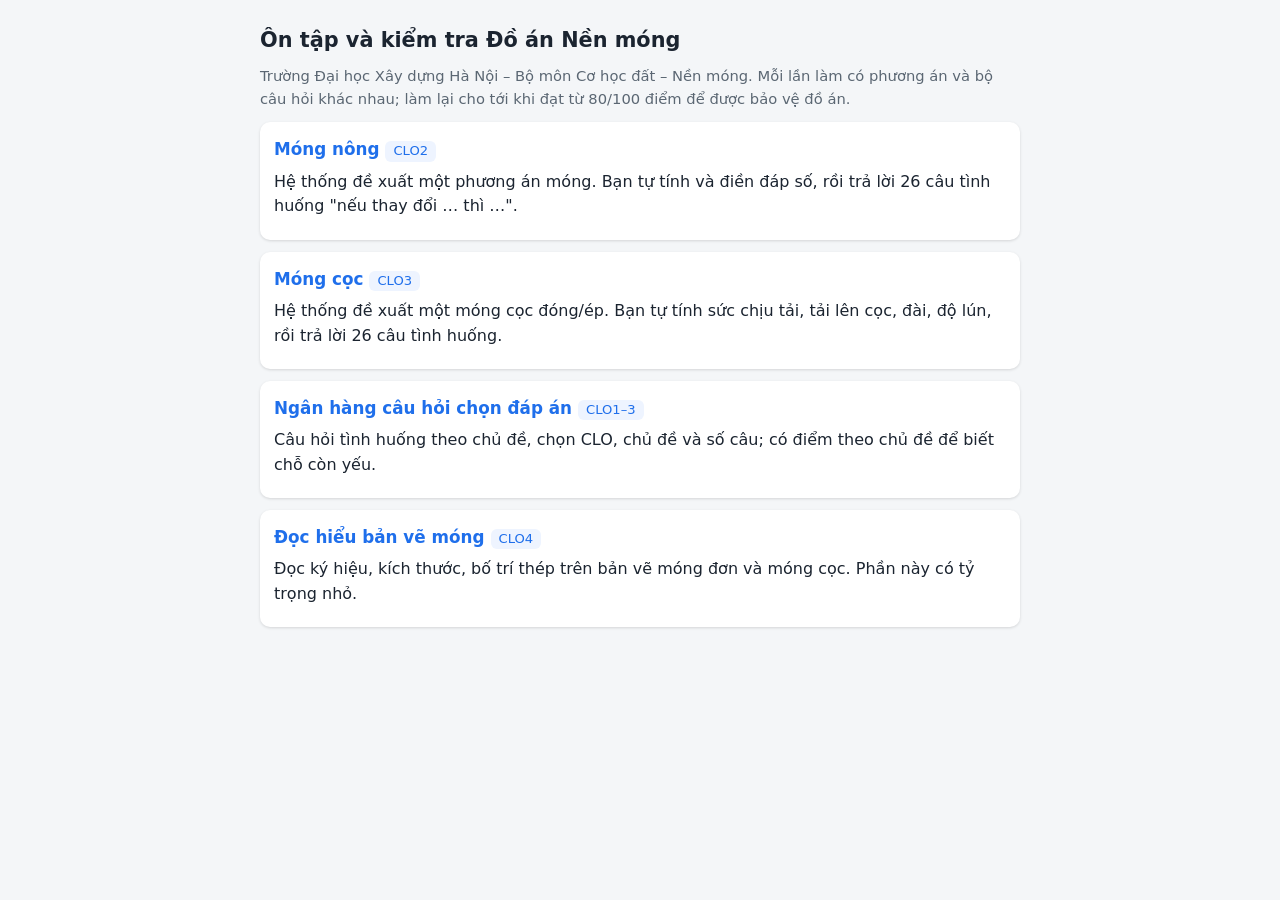
==== commit ac122e9f: "Thay bản cũ bằng hệ thống ôn tập và kiểm tra mới (M2, M4, ngân hàng câu hỏi, bản vẽ) - Móng nông và " ====
--- a/index.html
+++ b/index.html
@@ -1,1551 +1,31 @@
 <!DOCTYPE html>
 <html lang="vi">
 <head>
-<meta charset="UTF-8">
-<meta name="viewport" content="width=device-width, initial-scale=1.0">
-<title>Ôn Tập Đồ Án Nền Móng</title>
+<meta charset="utf-8">
+<meta name="viewport" content="width=device-width, initial-scale=1">
+<title>Ôn tập và kiểm tra Đồ án Nền móng</title>
 <style>
-@import url('https://fonts.googleapis.com/css2?family=Be+Vietnam+Pro:wght@300;400;500;600;700;800&display=swap');
-*{box-sizing:border-box;margin:0;padding:0}
-:root{
-  --navy:#16294d;--gold:#e8a020;--green:#16a34a;--red:#dc2626;--orange:#d97706;
-  --bg:#f0f4f8;--card:#fff;--border:#e2e8f0;--text:#1e293b;--sub:#64748b;
-}
-body{font-family:'Be Vietnam Pro',sans-serif;background:var(--bg);color:var(--text);min-height:100vh}
-.hidden{display:none!important}
-
-/* HEADER */
-.header{background:var(--navy);padding:14px 24px;position:sticky;top:0;z-index:100;box-shadow:0 2px 12px rgba(0,0,0,.18)}
-.header-inner{max-width:720px;margin:0 auto;display:flex;justify-content:space-between;align-items:center}
-.header-logo{color:#fff}
-.header-logo .tag{font-size:10px;font-weight:700;letter-spacing:2px;text-transform:uppercase;color:var(--gold)}
-.header-logo h1{font-size:17px;font-weight:700;margin-top:2px}
-.header-stats{display:flex;gap:20px;align-items:center}
-.stat-item{text-align:center}
-.stat-item .val{font-size:20px;font-weight:800;color:var(--gold)}
-.stat-item .lbl{font-size:9px;color:#94a3b8;text-transform:uppercase;letter-spacing:.5px}
-.progress-bar{max-width:720px;margin:6px auto 0;background:rgba(255,255,255,.12);border-radius:4px;height:4px}
-.progress-fill{height:4px;background:var(--gold);border-radius:4px;transition:width .5s}
-
-/* LANDING */
-#screen-landing{max-width:460px;margin:64px auto;padding:0 20px}
-.hero{text-align:center;margin-bottom:32px}
-.hero-icon{font-size:52px;margin-bottom:12px}
-.hero h2{color:var(--navy);font-size:24px;font-weight:800;margin-bottom:8px}
-.hero p{color:var(--sub);font-size:14px;line-height:1.8}
-.card{background:var(--card);border-radius:16px;box-shadow:0 2px 16px rgba(0,0,0,.07);overflow:hidden}
-.card-body{padding:28px}
-label.field-label{display:block;font-size:13px;font-weight:600;color:#374151;margin-bottom:8px}
-input.text-input,textarea.text-input{width:100%;padding:12px 14px;border:2px solid var(--border);border-radius:10px;font-size:14px;font-family:inherit;outline:none;transition:border-color .2s;color:var(--text)}
-input.text-input:focus,textarea.text-input:focus{border-color:var(--gold)}
-.btn{width:100%;padding:13px;background:var(--navy);color:#fff;border:none;border-radius:10px;font-size:15px;font-weight:700;cursor:pointer;transition:all .2s;font-family:inherit;margin-top:12px}
-.btn:hover{background:#1e3a6e;transform:translateY(-1px)}
-.btn:disabled{background:#9ca3af;cursor:not-allowed;transform:none}
-.btn.btn-gold{background:var(--gold);color:var(--navy)}
-.btn.btn-gold:hover{background:#d4911c}
-.btn.btn-outline{background:none;border:1.5px solid var(--border);color:var(--sub);font-size:13px}
-.btn.btn-outline:hover{border-color:var(--navy);color:var(--navy);background:none;transform:none}
-.btn-sm{width:auto;padding:8px 18px;font-size:13px;margin-top:0}
-.info-row{text-align:center;color:#94a3b8;font-size:11px;margin-top:10px}
-.teacher-section{margin-top:16px}
-
-/* TABS */
-.tabs{background:var(--card);border-bottom:2px solid var(--border)}
-.tabs-inner{max-width:720px;margin:0 auto;display:flex;padding:0 8px}
-.tab-btn{padding:12px 18px;border:none;background:none;font-size:13px;font-weight:600;color:var(--sub);border-bottom:3px solid transparent;cursor:pointer;font-family:inherit;transition:all .2s;white-space:nowrap}
-.tab-btn.active{color:var(--navy);border-bottom-color:var(--gold)}
-.tab-btn:hover:not(.active){color:var(--navy)}
-
-/* QUIZ */
-#screen-quiz{max-width:720px;margin:0 auto;padding:20px}
-.badge{display:inline-block;font-size:11px;font-weight:700;padding:3px 10px;border-radius:20px}
-.badge-navy{background:var(--navy);color:#fff}
-.badge-blue{background:#dbeafe;color:#1d4ed8}
-.badge-row{display:flex;gap:8px;margin-bottom:14px;flex-wrap:wrap;align-items:center}
-.remaining{margin-left:auto;color:var(--sub);font-size:12px}
-.question-card{background:var(--card);border-radius:16px;padding:24px;margin-bottom:16px;box-shadow:0 2px 12px rgba(0,0,0,.06)}
-.question-card .q-label{font-size:10px;font-weight:800;color:var(--gold);text-transform:uppercase;letter-spacing:1.5px;margin-bottom:12px}
-.question-card .q-text{font-size:17px;line-height:1.8;font-weight:600;color:var(--text)}
-.answer-card{background:var(--card);border-radius:16px;padding:24px;box-shadow:0 2px 12px rgba(0,0,0,.06)}
-.answer-card textarea{height:130px;resize:vertical;line-height:1.7}
-.answer-hint{font-size:12px;color:var(--sub);margin-top:8px;font-style:italic}
-.btn-row{display:flex;gap:10px;margin-top:12px}
-.btn-row .btn{flex:1;margin-top:0}
-
-/* MODEL ANSWER */
-.model-answer-wrap{margin-top:16px;border-radius:12px;overflow:hidden;border:2px solid var(--border)}
-.model-answer-header{padding:12px 18px;background:#f8fafc;display:flex;justify-content:space-between;align-items:center;cursor:pointer;user-select:none}
-.model-answer-header span{font-size:13px;font-weight:700;color:var(--navy)}
-.toggle-icon{font-size:16px;transition:transform .2s}
-.model-answer-body{padding:18px;background:#fff;display:none}
-.model-answer-body.open{display:block}
-.model-answer-body .answer-text{font-size:14px;line-height:1.9;color:#334155;white-space:pre-line}
-.key-points{margin-top:12px;padding-top:12px;border-top:1px solid var(--border)}
-.key-points .kp-title{font-size:11px;font-weight:700;color:var(--gold);text-transform:uppercase;letter-spacing:1px;margin-bottom:8px}
-.key-points ul{list-style:none;padding:0}
-.key-points li{font-size:13px;color:#475569;padding:4px 0;padding-left:18px;position:relative;line-height:1.6}
-.key-points li::before{content:"✓";position:absolute;left:0;color:var(--green);font-weight:700}
-
-/* SELF RATE */
-.self-rate{margin-top:16px;background:var(--card);border-radius:14px;padding:20px;box-shadow:0 2px 12px rgba(0,0,0,.06)}
-.self-rate .sr-title{font-size:13px;font-weight:700;color:var(--text);margin-bottom:12px;text-align:center}
-.rate-btns{display:flex;gap:10px}
-.rate-btn{flex:1;padding:14px 8px;border:2px solid var(--border);border-radius:12px;background:none;cursor:pointer;font-family:inherit;font-size:13px;font-weight:700;transition:all .2s;display:flex;flex-direction:column;align-items:center;gap:4px}
-.rate-btn .rate-icon{font-size:24px}
-.rate-btn.rate-good{border-color:#16a34a;color:#16a34a}
-.rate-btn.rate-good:hover,.rate-btn.rate-good.selected{background:#dcfce7;border-color:#16a34a}
-.rate-btn.rate-partial{border-color:#d97706;color:#d97706}
-.rate-btn.rate-partial:hover,.rate-btn.rate-partial.selected{background:#fef3c7;border-color:#d97706}
-.rate-btn.rate-bad{border-color:#dc2626;color:#dc2626}
-.rate-btn.rate-bad:hover,.rate-btn.rate-bad.selected{background:#fee2e2;border-color:#dc2626}
-
-/* DONE STATE */
-.done-card{background:var(--card);border-radius:16px;padding:48px 24px;text-align:center;box-shadow:0 2px 12px rgba(0,0,0,.06)}
-.done-card .done-icon{font-size:56px;margin-bottom:16px}
-.done-card h3{font-size:20px;font-weight:800;color:var(--navy);margin-bottom:8px}
-.done-card p{color:var(--sub);line-height:1.8}
-
-/* TEACHER */
-#screen-teacher{max-width:800px;margin:24px auto;padding:0 20px}
-.dash-stats{display:grid;grid-template-columns:repeat(4,1fr);gap:14px;margin-bottom:24px}
-.dash-stat{background:var(--card);border-radius:14px;padding:18px;text-align:center;box-shadow:0 2px 10px rgba(0,0,0,.06)}
-.dash-stat .ds-val{font-size:28px;font-weight:800}
-.dash-stat .ds-lbl{font-size:11px;color:var(--sub);margin-top:4px}
-.table-card{background:var(--card);border-radius:16px;box-shadow:0 2px 12px rgba(0,0,0,.06);overflow:hidden}
-.table-header{padding:16px 24px;border-bottom:1px solid var(--border);display:flex;justify-content:space-between;align-items:center}
-.table-header h3{font-size:15px;font-weight:700;color:var(--text)}
-table{width:100%;border-collapse:collapse}
-th{padding:10px 16px;text-align:left;font-size:10px;font-weight:700;color:var(--sub);text-transform:uppercase;letter-spacing:.5px;background:#f8fafc;white-space:nowrap}
-td{padding:13px 16px;border-top:1px solid #f1f5f9;font-size:13px;vertical-align:middle}
-tr:nth-child(even) td{background:#fafafa}
-.pbar-wrap{display:flex;align-items:center;gap:8px}
-.pbar{width:56px;height:6px;background:#e5e7eb;border-radius:3px}
-.pbar-fill{height:6px;border-radius:3px}
-.chip{display:inline-block;padding:2px 10px;border-radius:20px;font-size:12px;font-weight:700}
-.chip-blue{background:#dbeafe;color:#1d4ed8}
-.chip-green{background:#dcfce7;color:#15803d}
-
-/* TOAST */
-.toast{position:fixed;bottom:24px;right:24px;background:var(--navy);color:#fff;padding:12px 20px;border-radius:10px;font-size:13px;font-weight:600;opacity:0;transition:opacity .3s;pointer-events:none;z-index:999}
-.toast.show{opacity:1}
-
-@media(max-width:640px){
-  .dash-stats{grid-template-columns:repeat(2,1fr)}
-  .header-stats .stat-item:last-child{display:none}
-  .rate-btn .rate-icon{font-size:18px}
-  .tabs-inner{overflow-x:auto}
-}
+  body{font-family:system-ui,Arial,sans-serif;margin:0;background:#f4f6f8;color:#1b2430;line-height:1.55}
+  main{max-width:760px;margin:0 auto;padding:16px}
+  h1{font-size:1.3rem;margin:.4em 0} p{margin:.4em 0}
+  .card{display:block;background:#fff;border-radius:10px;padding:14px;margin:12px 0;box-shadow:0 1px 3px #0002;text-decoration:none;color:inherit}
+  .card b{color:#1f6feb;font-size:1.05rem} .hint{color:#5b6773;font-size:.92rem}
+  .tag{display:inline-block;background:#eef4ff;color:#1f6feb;border-radius:6px;padding:0 8px;font-size:.82rem;margin-left:6px}
 </style>
 </head>
 <body>
+<main>
+  <h1>Ôn tập và kiểm tra Đồ án Nền móng</h1>
+  <p class="hint">Trường Đại học Xây dựng Hà Nội – Bộ môn Cơ học đất – Nền móng. Mỗi lần làm có phương án và bộ câu hỏi khác nhau; làm lại cho tới khi đạt từ 80/100 điểm để được bảo vệ đồ án.</p>
 
-<!-- TOAST -->
-<div class="toast" id="toast"></div>
-
-<!-- ═══════════════ LANDING ═══════════════ -->
-<div id="screen-landing">
-  <div class="hero">
-    <div class="hero-icon">🏗️</div>
-    <h2>Ôn Tập Bảo Vệ Đồ Án<br>Nền Móng</h2>
-    <p>87 câu hỏi bảo vệ + đáp án gợi ý.<br>Tự ôn tập, tự đánh giá, theo dõi tiến độ.</p>
-  </div>
-
-  <div class="card card-body" style="margin-bottom:14px">
-    <label class="field-label">Họ và tên sinh viên</label>
-    <input class="text-input" id="name-input" type="text" placeholder="Ví dụ: Nguyễn Văn A" autocomplete="off">
-    <button class="btn" id="btn-start" disabled>Bắt đầu ôn tập →</button>
-    <p class="info-row">Tiến độ lưu tự động — quay lại vẫn nhớ đã làm câu nào</p>
-  </div>
-
-  <div class="card card-body teacher-section">
-    <div id="teacher-toggle-row">
-      <button class="btn btn-outline" id="btn-teacher-toggle" onclick="toggleTeacherLogin()">👨‍🏫 Đăng nhập Giảng viên</button>
-    </div>
-    <div id="teacher-login-form" class="hidden">
-      <label class="field-label">Mã giảng viên</label>
-      <input class="text-input" id="teacher-code-input" type="password" placeholder="Nhập mã" autocomplete="off">
-      <p id="teacher-error" class="hidden" style="color:var(--red);font-size:12px;margin-top:6px"></p>
-      <button class="btn" style="margin-top:10px" onclick="loginTeacher()">Vào Dashboard</button>
-    </div>
-  </div>
-</div>
-
-<!-- ═══════════════ QUIZ ═══════════════ -->
-<div id="screen-quiz" class="hidden">
-  <div class="header">
-    <div class="header-inner">
-      <div class="header-logo">
-        <div class="tag">Ôn Tập Nền Móng</div>
-        <h1 id="hdr-name">—</h1>
-      </div>
-      <div class="header-stats">
-        <div class="stat-item"><div class="val" id="hdr-done">0</div><div class="lbl">Đã làm</div></div>
-        <div class="stat-item"><div class="val" id="hdr-good" style="color:#4ade80">0</div><div class="lbl">Nắm vững</div></div>
-        <div class="stat-item" style="display:flex;align-items:center">
-          <button class="btn btn-outline btn-sm" style="margin-top:0;color:#94a3b8;border-color:#334155;font-size:11px" onclick="goLanding()">← Thoát</button>
-        </div>
-      </div>
-    </div>
-    <div class="progress-bar"><div class="progress-fill" id="hdr-progress" style="width:0%"></div></div>
-  </div>
-
-  <div class="tabs">
-    <div class="tabs-inner">
-      <button class="tab-btn active" onclick="setFilter('all',this)">Tất cả</button>
-      <button class="tab-btn" onclick="setFilter('mong_don',this)">Móng đơn / Băng</button>
-      <button class="tab-btn" onclick="setFilter('mong_coc',this)">Móng cọc</button>
-    </div>
-  </div>
-
-  <div id="screen-quiz-inner" style="max-width:720px;margin:0 auto;padding:20px">
-    <!-- Dynamic content here -->
-  </div>
-</div>
-
-<!-- ═══════════════ TEACHER ═══════════════ -->
-<div id="screen-teacher" class="hidden">
-  <div class="header">
-    <div class="header-inner">
-      <div class="header-logo">
-        <div class="tag">Giảng Viên</div>
-        <h1>Dashboard Lớp Học</h1>
-      </div>
-      <button class="btn btn-outline btn-sm" style="margin-top:0;color:#94a3b8;border-color:#334155;font-size:12px" onclick="goLanding()">← Thoát</button>
-    </div>
-  </div>
-  <div id="teacher-content"></div>
-</div>
-
-<script>
-// ═══════════ DATA ═══════════
-const TEACHER_CODE = "nenmong2025";
-const TOTAL = 87;
-
-const QA = [
-// ─── MÓNG ĐƠN / BĂNG ───────────────────────────────
-// 1. Phương án móng nông
-{id:1,part:"mong_don",topic:"Phương án móng nông",
-q:"Trình bày phương án móng nông của em. Giải thích lý do lựa chọn.",
-a:`Phương án móng nông (móng đơn/băng) được chọn khi lớp đất đặt móng có sức chịu tải đủ lớn và nằm không quá sâu (thường < 3–5m).
-
-Lý do: Lớp đất 1 (hoặc lớp đặt móng) có các chỉ tiêu cơ lý tốt (φ lớn, c đủ lớn, SPT ≥ 10); chiều dày lớp đủ đảm bảo không bị lún thủng; tải trọng công trình vừa phải. Phương án kinh tế và thi công đơn giản hơn so với móng cọc.`,
-kp:["Nêu tên lớp đất đặt móng và chiều sâu chôn móng","Trình bày lý do: chỉ tiêu cơ lý tốt, tải trọng phù hợp","So sánh với phương án khác để chứng minh hợp lý"]},
-
-{id:2,part:"mong_don",topic:"Phương án móng nông",
-q:"Lý do em chọn phương án móng nông mà không dùng móng cọc.",
-a:`Chọn móng nông vì:
-1. Lớp đất đặt móng có SCT đủ lớn (σR lớn), không cần truyền tải xuống sâu.
-2. Độ lún dự báo nằm trong giới hạn cho phép [S] = 8cm.
-3. Tải trọng công trình vừa phải, không vượt quá khả năng chịu tải của nền tự nhiên.
-4. Kinh tế hơn móng cọc khi điều kiện đất cho phép.
-
-Móng cọc chỉ cần thiết khi: nền đất yếu dày, tải trọng lớn, hoặc lún không đảm bảo.`,
-kp:["Đất tốt nông → không cần cọc","SCT đủ, lún đảm bảo","Kinh tế hơn"]},
-
-{id:3,part:"mong_don",topic:"Phương án móng nông",
-q:"Nếu thay đổi trụ địa chất (lớp yếu dày hơn hoặc xuất hiện lớp mới), phương án móng có thay đổi không?",
-a:`Có, phương án móng phụ thuộc trực tiếp vào điều kiện địa chất:
-
-- Nếu lớp yếu dày thêm → SCT giảm, lún tăng → có thể cần đệm cát hoặc móng cọc.
-- Nếu xuất hiện lớp đất rất yếu (bùn, sét mềm) → bắt buộc chuyển sang móng cọc hoặc gia cố nền.
-- Nếu lớp đất tốt nằm sâu hơn → cân nhắc giữa đệm cát và móng cọc về kinh tế - kỹ thuật.
-
-Quy trình: Đánh giá lại SCT, kiểm tra lún → chọn phương án phù hợp.`,
-kp:["Lớp yếu dày → đổi phương án","Phân tích lại SCT và lún","Đệm cát hoặc cọc tùy mức độ"]},
-
-{id:4,part:"mong_don",topic:"Phương án móng nông",
-q:"Ngoài phương án móng nông, còn có phương án nào khác có thể áp dụng? Ưu nhược điểm từng phương án.",
-a:`3 phương án chính:
-
-1. Móng nông trên nền tự nhiên: Ưu - đơn giản, rẻ; Nhược - chỉ dùng khi đất tốt.
-2. Móng nông trên nền gia cố (đệm cát/đệm vật liệu): Ưu - cải thiện SCT, giảm lún; Nhược - phức tạp hơn, chi phí trung bình.
-3. Móng cọc: Ưu - phù hợp đất yếu, tải lớn, lún nhỏ; Nhược - chi phí cao, thi công phức tạp.
-
-Lựa chọn dựa trên: chất lượng đất nền, độ sâu lớp tốt, tải trọng công trình và yêu cầu kinh tế.`,
-kp:["Nêu đủ 3 phương án","So sánh ưu nhược","Tiêu chí lựa chọn"]},
-
-{id:5,part:"mong_don",topic:"Phương án móng nông",
-q:"Vì sao chọn móng nông trên nền tự nhiên chứ không phải móng đệm cát?",
-a:`Chọn nền tự nhiên vì lớp đất đặt móng đã có SCT đủ (σR ≥ σtb), không cần cải thiện thêm. Độ lún S ≤ [S] = 8cm ngay cả khi không có đệm cát.
-
-Đệm cát được dùng khi: lớp đất 1 yếu (sét mềm, bùn) → thay bằng vật liệu rời tốt hơn (cát, đá dăm) để tăng SCT và giảm lún cho lớp đất nằm dưới.
-
-Nếu lớp 1 đã tốt → đệm cát vừa tốn kém vừa không cần thiết.`,
-kp:["Lớp tự nhiên đã đủ SCT","Lún trong giới hạn cho phép","Đệm cát chỉ dùng khi lớp 1 yếu"]},
-
-{id:6,part:"mong_don",topic:"Phương án móng nông",
-q:"Nếu mực nước ngầm dâng cao, phương án móng nông có còn phù hợp không?",
-a:`Mực nước ngầm dâng cao ảnh hưởng theo hai chiều:
-
-Bất lợi:
-- Dung trọng đẩy nổi (γ') nhỏ hơn γ → SCT giảm (thành phần Nγ·γ·B giảm).
-- Ứng suất bản thân giảm → SCT giảm thêm.
-- Áp lực thủy động và thủy tĩnh tăng → cần kiểm tra lại.
-
-Xử lý: Tính lại SCT với dung trọng đẩy nổi γ' = (γs - γw)/(1+e); nếu không đảm bảo → mở rộng móng hoặc đổi phương án.
-
-Móng nông có thể vẫn phù hợp nếu điều chỉnh kích thước đáy móng.`,
-kp:["Dung trọng đẩy nổi làm giảm SCT","Tính lại SCT khi MNN dâng","Điều chỉnh kích thước hoặc đổi phương án"]},
-
-{id:7,part:"mong_don",topic:"Phương án móng nông",
-q:"Trường hợp nào buộc phải đặt móng sâu hơn dù lớp đất hiện tại vẫn tốt?",
-a:`Phải đặt sâu hơn khi:
-1. Chiều sâu tối thiểu kỹ thuật chưa đạt: hm ≥ 0.5m (thường ≥ 1.0–1.5m) để tránh lớp đất mặt kém ổn định.
-2. Ảnh hưởng sương giá (vùng lạnh) → đặt dưới tầm ảnh hưởng đóng băng.
-3. Công trình lân cận có móng sâu → đặt ngang bằng hoặc sâu hơn tránh ảnh hưởng.
-4. Tải trọng lớn → cần chiều sâu đủ để tăng SCT (Df tăng → q = γ·Df tăng).
-5. Ổn định tổng thể (mái dốc, nền yếu) yêu cầu đặt sâu.`,
-kp:["Chiều sâu tối thiểu kỹ thuật","Công trình lân cận","Yêu cầu SCT và ổn định"]},
-
-{id:8,part:"mong_don",topic:"Phương án móng nông",
-q:"Sự khác nhau giữa móng đơn và móng băng? Khi nào chọn móng đơn, khi nào chọn móng băng?",
-a:`Móng đơn: đỡ một cột, mặt bằng hình vuông hoặc chữ nhật, làm việc độc lập.
-Móng băng: đỡ hàng cột hoặc tường, dạng dải dài, liên kết các cột với nhau.
-
-Chọn móng đơn: Khi các cột đứng xa nhau, áp lực nền cho phép [σR] lớn, tải trọng không quá lớn, khoảng cách cột đủ lớn để móng không chồng lên nhau.
-
-Chọn móng băng: Khi cột gần nhau hoặc áp lực nền nhỏ, cần phân bố tải trọng đều hơn, hoặc tải trọng lớn khiến móng đơn có kích thước quá lớn (chồng lên nhau).`,
-kp:["Móng đơn: 1 cột, độc lập","Móng băng: hàng cột, dải liên tục","Chọn dựa vào khoảng cách cột và SCT"]},
-
-{id:9,part:"mong_don",topic:"Phương án móng nông",
-q:"Trình bày các bước thiết kế móng nông trên nền thiên nhiên. Bước nào quan trọng nhất và vì sao?",
-a:`Các bước:
-1. Xử lý số liệu địa chất: tính chỉ tiêu cơ lý, phân loại đất, vẽ trụ địa chất.
-2. Lựa chọn phương án và chiều sâu chôn móng.
-3. Chọn sơ bộ kích thước đáy móng (B × L).
-4. Kiểm tra SCT (TTGH1): σtb ≤ [σR], σmax ≤ 1.2[σR].
-5. Kiểm tra lún (TTGH2): S ≤ [S] = 8cm.
-6. Thiết kế kết cấu móng: kiểm tra đâm thủng (tiết diện nghiêng), tính cốt thép (tiết diện đứng).
-
-Bước quan trọng nhất: Kiểm tra đồng thời TTGH1 và TTGH2 — vì đây là điều kiện quyết định kích thước móng đảm bảo an toàn và không lún quá mức.`,
-kp:["Đủ 6 bước theo trình tự","Bước TTGH1+TTGH2 quan trọng nhất","Giải thích lý do"]},
-
-{id:10,part:"mong_don",topic:"Phương án móng nông",
-q:"So sánh ưu và nhược điểm của móng nông so với móng cọc.",
-a:`Móng nông:
-+ Ưu: Thi công đơn giản, chi phí thấp, kiểm soát chất lượng dễ.
-- Nhược: Chỉ dùng khi đất tốt nằm nông; SCT phụ thuộc lớp đất mặt; lún có thể lớn nếu đất yếu.
-
-Móng cọc:
-+ Ưu: Phù hợp đất yếu bất kỳ chiều dày, lún nhỏ, tải lớn.
-- Nhược: Chi phí cao, thi công phức tạp (đóng/ép/khoan), cần thiết bị chuyên dụng.
-
-Nguyên tắc: ưu tiên móng nông khi điều kiện địa chất cho phép.`,
-kp:["Ưu nhược điểm cả 2 loại","Nguyên tắc lựa chọn","Yếu tố kinh tế - kỹ thuật"]},
-
-// Địa chất
-{id:11,part:"mong_don",topic:"Địa chất & lớp đặt móng",
-q:"Từ trụ địa chất, làm sao phân biệt được lớp đất tốt và lớp đất yếu?",
-a:`Đất tốt (SCT cao): φ lớn (φ > 20° với cát; φ > 15° với sét), c lớn, dung trọng γ cao, hệ số rỗng e nhỏ, chỉ số chảy IL < 0.5 (sét cứng đến nửa cứng), SPT ≥ 10.
-
-Đất yếu (SCT thấp): φ nhỏ, c nhỏ, e lớn, IL > 0.75 (sét mềm đến chảy), γ thấp, mô đun biến dạng E nhỏ, SPT < 5.
-
-Phán đoán từ tên đất + chỉ tiêu: Sét cứng/nửa cứng → tốt; sét mềm/chảy, bùn → yếu; cát chặt → tốt; cát rời → kém.`,
-kp:["Chỉ tiêu đất tốt: φ, c, IL, e","Chỉ tiêu đất yếu: IL > 0.75, e lớn","SPT là chỉ tiêu thực tế quan trọng"]},
-
-{id:12,part:"mong_don",topic:"Địa chất & lớp đặt móng",
-q:"Nếu lớp 1 là lớp đất yếu, có thể đặt móng lên lớp này không? Nếu không, cần xử lý như thế nào?",
-a:`Không nên đặt trực tiếp lên lớp đất yếu vì SCT thấp, lún lớn và không đều.
-
-Biện pháp xử lý:
-1. Đệm cát/đệm vật liệu rời: bóc lớp đất yếu, thay bằng cát đầm chặt → tăng SCT.
-2. Gia cố nền (cọc cát, cọc đất xi măng, vải địa kỹ thuật): cải tạo tính năng lớp đất yếu.
-3. Móng cọc: truyền tải qua lớp yếu xuống lớp đất tốt bên dưới (thích hợp khi lớp yếu dày).
-
-Nguyên tắc: lớp đất yếu mỏng → đệm cát; lớp yếu dày → móng cọc.`,
-kp:["Không đặt móng trực tiếp trên đất yếu","3 biện pháp xử lý","Lớp mỏng → đệm cát; lớp dày → cọc"]},
-
-{id:13,part:"mong_don",topic:"Địa chất & lớp đặt móng",
-q:"Dựa vào đâu em có thể đặt móng vào lớp đất đó?",
-a:`Căn cứ để chọn lớp đặt móng:
-1. Sức chịu tải: σR (tính từ φ, c, γ, Df) phải lớn hơn áp lực do công trình gây ra.
-2. Biến dạng: dự báo lún S ≤ [S] = 8cm, lớp đất đủ độ cứng (E đủ lớn).
-3. Chiều sâu tối thiểu: Df ≥ 1m (thông thường) để tránh lớp đất mặt kém ổn định.
-4. Trạng thái đất: IL ≤ 0.5 (sét nửa cứng trở lên) hoặc cát chặt vừa trở lên.
-5. Kinh tế: lớp đất đặt móng không quá sâu để tránh tốn kém đào đất.`,
-kp:["SCT đủ lớn","Lún trong giới hạn","Chiều sâu tối thiểu và trạng thái đất"]},
-
-{id:14,part:"mong_don",topic:"Địa chất & lớp đặt móng",
-q:"Làm thế nào để xác định tính năng xây dựng của các lớp đất và lập trụ địa chất?",
-a:`Bước 1: Phân loại đất theo tiêu chuẩn (TCVN): xác định tên đất từ thành phần hạt và chỉ số dẻo Ip.
-Bước 2: Xác định trạng thái đất: 
-- Đất dính: dùng chỉ số chảy IL = (W - Wp)/(WL - Wp). IL < 0 → cứng; IL = 0–0.25 → nửa cứng; IL = 0.5–0.75 → dẻo; IL > 0.75 → mềm/chảy.
-- Đất rời: dùng hệ số rỗng e so với bảng quy chuẩn (hoặc chỉ số SPT).
-Bước 3: Đánh giá phẩm chất xây dựng: kết hợp tên đất + trạng thái.
-Bước 4: Vẽ trụ địa chất: thể hiện độ sâu, chiều dày, ký hiệu từng lớp, bảng chỉ tiêu cơ lý.`,
-kp:["Phân loại theo Ip và thành phần hạt","Chỉ số chảy IL cho đất dính","Trụ địa chất: đủ ký hiệu, chiều dày, chỉ tiêu"]},
-
-// Kích thước móng
-{id:15,part:"mong_don",topic:"Kích thước & chiều sâu móng",
-q:"Tại sao lại chọn chiều sâu chôn móng như vậy?",
-a:`Chiều sâu chôn móng Df được chọn dựa trên các tiêu chí sau:
-1. Đặt vào lớp đất tốt đã phân tích (SCT đủ, lún đảm bảo).
-2. Đảm bảo chiều sâu tối thiểu: Df ≥ 0.5–1.0m (tránh lớp đất mặt bị xáo trộn, không ổn định).
-3. Thoát lớp đất yếu (nếu có): đáy móng nằm hoàn toàn trong lớp đất tốt.
-4. Phù hợp tầng hầm/chiều sâu tầng trệt theo yêu cầu kiến trúc.
-5. Mực nước ngầm: nếu MNN nông → cân nhắc không đặt móng dưới MNN để tránh phức tạp thi công.`,
-kp:["Lớp đất đặt móng tốt","Df tối thiểu kỹ thuật","Tránh lớp đất yếu và MNN"]},
-
-{id:16,part:"mong_don",topic:"Kích thước & chiều sâu móng",
-q:"Có thể thay đổi chiều sâu chôn móng không? Nếu có, thay đổi ảnh hưởng gì đến sức chịu tải và độ lún?",
-a:`Có thể thay đổi trong giới hạn kỹ thuật.
-
-Tăng Df → SCT tăng (vì q = γ·Df tăng → thành phần Nq·q tăng); lún giảm nhẹ vì vùng ảnh hưởng lún nhỏ hơn.
-Giảm Df → SCT giảm; đất mặt kém ổn định hơn; tuy nhiên đào đất ít hơn, rẻ hơn.
-
-Giới hạn: Df không được nhỏ hơn chiều sâu tối thiểu kỹ thuật (~0.5–1m); không được thay đổi nếu điều đó đưa đáy móng vào lớp đất yếu.`,
-kp:["Tăng Df → SCT tăng","Tăng Df → lún giảm nhẹ","Không giảm quá Df tối thiểu"]},
-
-{id:17,part:"mong_don",topic:"Kích thước & chiều sâu móng",
-q:"Dựa vào đâu để xác định kích thước móng (B, L)?",
-a:`Kích thước B, L được xác định từ điều kiện:
-1. Điều kiện SCT (TTGH1): σtb = N0/(B·L) + γtb·Df ≤ [σR]; σmax ≤ 1.2[σR].
-2. Điều kiện lún (TTGH2): S ≤ [S] = 8cm.
-Cả hai điều kiện phải thỏa mãn đồng thời.
-
-Trình tự: Tính sơ bộ B từ công thức σtb ≤ [σR] → kiểm tra lại → nếu lún quá lớn thì tăng B, L thêm.
-
-Yêu cầu kinh tế: không quá lớn gây lãng phí; tỉ lệ L/B ≤ 2 với móng đơn thông thường.`,
-kp:["B, L từ điều kiện TTGH1 và TTGH2","Tính sơ bộ từ SCT, kiểm tra lún","Thỏa cả 2 điều kiện đồng thời"]},
-
-{id:18,part:"mong_don",topic:"Kích thước & chiều sâu móng",
-q:"Nếu tăng kích thước móng (B, L), ảnh hưởng thế nào đến ứng suất nền và độ lún?",
-a:`Tăng B, L:
-- Ứng suất nền σtb giảm (phân bố tải trên diện tích lớn hơn) → có lợi cho SCT.
-- Chiều sâu vùng ảnh hưởng lún tăng (H ≈ 2.5B) → lún tăng.
-- Tải trọng bản thân móng tăng → ứng suất thực tế giảm ít hơn mức kỳ vọng.
-
-Nghịch lý quan trọng: Tăng B giúp thỏa TTGH1 (SCT) nhưng có thể làm vi phạm TTGH2 (lún). → Phải kiểm tra đồng thời cả hai.`,
-kp:["B tăng → σtb giảm → lợi cho SCT","B tăng → vùng lún sâu hơn → lún có thể tăng","Phải kiểm tra đồng thời TTGH1 và TTGH2"]},
-
-// Đệm cát
-{id:19,part:"mong_don",topic:"Móng đệm cát",
-q:"Khi nào nên dùng đệm cát một phần, khi nào dùng đệm cát toàn phần?",
-a:`Đệm cát một phần (đệm cát cục bộ): Lớp đất 1 yếu nhưng mỏng (<1.5m), lớp đất 2 tốt. Chỉ đào bỏ lớp yếu dưới đáy móng, thay bằng cát trong phạm vi móng.
-
-Đệm cát toàn phần: Lớp đất 1 yếu vừa phải, toàn bộ diện tích công trình cần xử lý đồng đều. Thi công trước khi đổ bê tông móng.
-
-Nguyên tắc: lớp yếu ≤ 2–3m và nằm trực tiếp dưới đáy móng → dùng đệm cát. Nếu lớp yếu dày > 3m → không kinh tế, cần xem xét cọc.`,
-kp:["Một phần: lớp yếu mỏng, tập trung","Toàn phần: xử lý đồng đều toàn diện","Lớp yếu dày → không kinh tế, dùng cọc"]},
-
-{id:20,part:"mong_don",topic:"Móng đệm cát",
-q:"Trong đệm toàn phần, tại sao hm thường cao hơn hđ? Giải thích xu hướng.",
-a:`hm (chiều sâu đặt móng thực tế) > hđ (chiều dày đệm) xảy ra trong đệm một phần.
-
-Trong đệm toàn phần: Đệm thay thế lớp đất yếu từ mặt đất nên hm = hđ + chiều dày còn lại đến đáy móng, hoặc đáy móng nằm trong đệm.
-
-Xu hướng hm > chiều dày thực nền tự nhiên: Vì phải đào bỏ lớp đất yếu và thay bằng đệm dày hơn → hm tăng → SCT tăng thêm nhờ chiều sâu chôn móng lớn hơn.`,
-kp:["hm = chiều sâu chôn móng tính từ mặt đất","Đệm làm tăng chiều sâu hiệu quả","SCT tăng khi hm tăng"]},
-
-{id:21,part:"mong_don",topic:"Móng đệm cát",
-q:"Đệm cát dày bao nhiêu, chọn thế nào?",
-a:`Chiều dày đệm cát (hc) được xác định theo điều kiện:
-1. Kiểm tra SCT lớp đất 2 (dưới đáy đệm): áp lực truyền xuống đáy đệm σz ≤ [σR]₂.
-2. Phải bóc hết lớp đất yếu (nếu có): hc ≥ chiều dày lớp yếu dưới đáy móng.
-3. Giới hạn kinh tế: hc ≤ 3m (thường).
-
-Công thức sơ bộ: hc thử → tính σz tại đáy đệm → kiểm tra với [σR] lớp 2. Tăng hc nếu không thỏa, giảm nếu quá dư.
-
-Góc phân tán ứng suất trong đệm cát: θ ≈ 30°–35°.`,
-kp:["Xác định từ điều kiện SCT lớp 2","Bóc hết lớp yếu","Góc phân tán θ = 30–35°"]},
-
-{id:22,part:"mong_don",topic:"Móng đệm cát",
-q:"Ưu điểm và tác dụng của móng đệm cát.",
-a:`Tác dụng của đệm cát:
-1. Tăng SCT nền: thay lớp đất yếu bằng vật liệu rời có φ lớn hơn.
-2. Phân tán ứng suất: ứng suất từ móng phân tán qua lớp đệm với góc θ → diện tích truyền tải lớn hơn.
-3. Giảm lún: lớp đất chịu tải thực tế có E lớn hơn, lún nhỏ hơn.
-4. Thoát nước: cát đệm tạo lớp thoát nước, đẩy nhanh cố kết.
-5. Thi công đơn giản, kinh tế hơn móng cọc khi lớp yếu mỏng.`,
-kp:["Tăng SCT và phân tán ứng suất","Giảm lún","Thoát nước, đơn giản, kinh tế"]},
-
-{id:23,part:"mong_don",topic:"Móng đệm cát",
-q:"Nếu lớp đất yếu dày, phương án đệm cát có còn hiệu quả không? Khi nào cần chuyển sang móng cọc?",
-a:`Đệm cát không hiệu quả khi lớp yếu dày > 2–3m vì:
-- Phải đào quá sâu, tốn vật liệu lấp.
-- Áp lực truyền xuống vẫn lớn, lớp đất yếu bên dưới vẫn lún nhiều.
-
-Chuyển sang móng cọc khi:
-1. Lớp đất yếu dày > 3m.
-2. Tải trọng công trình lớn.
-3. Kiểm tra với đệm cát vẫn không đảm bảo SCT hoặc lún.
-4. Yêu cầu lún rất nhỏ (công trình nhạy cảm).`,
-kp:["Đệm cát kém hiệu quả khi lớp yếu > 3m","Chuyển cọc: lớp yếu dày + tải lớn","Kinh tế là yếu tố quyết định"]},
-
-// SCT của nền
-{id:24,part:"mong_don",topic:"Điều kiện sức chịu tải",
-q:"Các yếu tố ảnh hưởng đến sức chịu tải của nền đất là gì?",
-a:`Theo công thức Terzaghi/TCVN: σR = (A·B·γ + B·Df·γ·Nq + D·c)·kc
-
-Các yếu tố:
-1. Góc ma sát trong φ: ảnh hưởng đến Nγ, Nq, Nc. φ tăng → SCT tăng rất nhiều.
-2. Lực dính c: đặc biệt quan trọng với đất sét, c tăng → SCT tăng.
-3. Chiều sâu chôn móng Df: Df tăng → áp lực bên q = γ·Df tăng → SCT tăng.
-4. Chiều rộng móng B: ảnh hưởng thành phần Nγ·B.
-5. Dung trọng γ: γ tăng → SCT tăng.
-6. Mực nước ngầm: MNN dâng → γ' giảm → SCT giảm.`,
-kp:["φ và c là 2 yếu tố chính","Df tăng → SCT tăng","MNN dâng → SCT giảm"]},
-
-{id:25,part:"mong_don",topic:"Điều kiện sức chịu tải",
-q:"Ảnh hưởng của mực nước ngầm đến sức chịu tải của đất như thế nào?",
-a:`Khi MNN nằm ngay tại đáy móng hoặc bên dưới:
-- Dung trọng đất bên dưới đáy móng giảm từ γ xuống γ' (dung trọng đẩy nổi).
-- γ' = (γs - γw)/(1+e) ≈ γ - 10 (kN/m³) → thành phần Nγ·γ'·B giảm → SCT giảm.
-
-Khi MNN nằm trên đáy móng:
-- Cả áp lực bên q = γ'·Df cũng giảm → SCT giảm thêm.
-
-Thực tế: SCT có thể giảm 20–40% khi MNN dâng. Cần tính lại với γ' thay γ.`,
-kp:["MNN dâng → γ' giảm → SCT giảm","Thay γ bằng γ' trong tính toán","Giảm khoảng 20–40% SCT"]},
-
-{id:26,part:"mong_don",topic:"Điều kiện sức chịu tải",
-q:"Tại sao độ sâu chôn móng lại ảnh hưởng đến sức chịu tải của nền?",
-a:`Khi tăng Df, áp lực bên tác dụng lên đất tại đáy móng tăng: q = γ·Df.
-Trong công thức SCT, thành phần Nq·q (phản ánh áp lực đất xung quanh giúp giam giữ đất, chống phình ngang) tăng → SCT tăng.
-
-Cơ chế vật lý: Đất xung quanh móng giống như tải trọng phân bố, ngăn cản đất bên dưới đáy móng bị đẩy ngang ra. Df càng lớn, "vòng kiềm chế" này càng chặt → đất dưới đáy móng khó phá hoại hơn → SCT lớn hơn.`,
-kp:["Df tăng → q = γ·Df tăng","Thành phần Nq·q tăng → SCT tăng","Cơ chế: đất bên hông chống phình"]},
-
-{id:27,part:"mong_don",topic:"Điều kiện sức chịu tải",
-q:"Nêu công thức tính sức chịu tải của nền theo Terzaghi và giải thích các thành phần (Nc, Nq, Nγ, B, q, γ, c, φ).",
-a:`Công thức Terzaghi (móng băng):
-σgh = c·Nc + q·Nq + 0.5·γ·B·Nγ
-
-Trong đó:
-- c: lực dính đơn vị của đất (kPa)
-- Nc, Nq, Nγ: hệ số sức chịu tải, phụ thuộc φ (tra bảng)
-- q = γ·Df: áp lực bên (tải trọng phủ tại mức đáy móng)
-- γ: dung trọng đất dưới đáy móng
-- B: chiều rộng móng
-
-3 thành phần: c·Nc (đóng góp của lực dính), q·Nq (đóng góp áp lực bên), 0.5γBNγ (đóng góp kích thước móng).
-SCT tính toán: σR = σgh / Fs (Fs = 2–3).`,
-kp:["Công thức 3 thành phần","Nc, Nq, Nγ tra theo φ","σR = σgh/Fs"]},
-
-{id:28,part:"mong_don",topic:"Điều kiện sức chịu tải",
-q:"Điều kiện để kiểm tra sức chịu tải của nền đất là gì? Nêu các điều kiện cần kiểm tra.",
-a:`Phải kiểm tra đồng thời 3 điều kiện:
-1. σtb ≤ [σR]: áp lực trung bình dưới đáy móng không vượt SCT tính toán.
-2. σmax ≤ 1.2[σR]: áp lực lớn nhất (tại mép móng chịu momen) không vượt 1.2 lần SCT.
-3. σmin ≥ 0: không có ứng suất kéo dưới đáy móng (nền không thể chịu kéo).
-
-Với móng trung tâm (không lệch tâm): σmax = σmin = σtb → chỉ cần kiểm tra điều kiện 1.`,
-kp:["3 điều kiện: σtb, σmax, σmin","σmax ≤ 1.2[σR]","σmin ≥ 0 (không kéo)"]},
-
-{id:29,part:"mong_don",topic:"Điều kiện sức chịu tải",
-q:"Vì sao phải kiểm tra pmax và pmin? Hai giá trị này là gì, tính như thế nào?",
-a:`pmax, pmin là áp lực tiếp xúc tại mép xa và mép gần tâm tải khi móng chịu tải lệch tâm (có momen M).
-
-pmax/min = N/(B·L) ± M·(L/2 hoặc B/2) / I = σtb ± σlệch
-
-Lý do kiểm tra:
-- pmax: mép chịu nén lớn nhất → tránh phá hoại cục bộ (cho phép ≤ 1.2σR).
-- pmin: mép có thể bị kéo → đất không chịu kéo được → tránh gây rỗng, mất ổn định.
-
-Nếu pmin < 0 → cần mở rộng móng hoặc điều chỉnh thiết kế.`,
-kp:["pmax/min từ N và M lệch tâm","pmax ≤ 1.2σR; pmin ≥ 0","Kiểm tra 2 mép đối diện"]},
-
-{id:30,part:"mong_don",topic:"Điều kiện sức chịu tải",
-q:"Nếu pmax ≤ 1.2[p], tại vị trí pmax có bị phá hủy không?",
-a:`Không bị phá hủy hoàn toàn vì đây là điều kiện cho phép có vùng phá hoại cục bộ nhỏ.
-
-Lý giải: [p] tính với hệ số an toàn Fs = 2–3. Cho phép pmax ≤ 1.2[p] nghĩa là hệ số an toàn tại điểm đó còn khoảng 1.7–2.5, vẫn đủ an toàn. Trong thực tế, khi σmax vượt [p] một chút, chỉ xảy ra biến dạng dẻo cục bộ tại vùng nhỏ; các vùng xung quanh còn trong đàn hồi → toàn móng không mất ổn định.
-
-Điều kiện 1.2[p] là thỏa hiệp giữa an toàn và kinh tế.`,
-kp:["Không phá hủy hoàn toàn","Chỉ biến dạng dẻo cục bộ nhỏ","Hệ số an toàn còn đủ lớn"]},
-
-{id:31,part:"mong_don",topic:"Điều kiện sức chịu tải",
-q:"Dùng tải trọng nào để tính sức chịu tải (tải trọng tiêu chuẩn hay tính toán)? Vì sao?",
-a:`Dùng tải trọng tiêu chuẩn (TTGH2 theo quan điểm cũ, hoặc tải đặc trưng theo Eurocode) để kiểm tra SCT.
-
-Lý do: SCT tính từ các chỉ tiêu cơ lý trung bình của đất (cũng là giá trị tiêu chuẩn). Việc so sánh tải tiêu chuẩn với SCT tiêu chuẩn là nhất quán về cơ sở thống kê.
-
-Tải trọng tính toán (có hệ số vượt tải n > 1) dùng cho kiểm tra kết cấu bê tông (đâm thủng, cốt thép) — TTGH1 kết cấu.
-
-Tóm lại: SCT nền ↔ tải tiêu chuẩn; kết cấu móng ↔ tải tính toán.`,
-kp:["Tải tiêu chuẩn cho SCT nền","Tải tính toán cho kết cấu","Nguyên tắc nhất quán thống kê"]},
-
-{id:32,part:"mong_don",topic:"Điều kiện sức chịu tải",
-q:"Nếu nền không đảm bảo sức chịu tải thì phải xử lý như thế nào?",
-a:`Các biện pháp xử lý theo thứ tự ưu tiên kinh tế:
-1. Mở rộng kích thước đáy móng (tăng B, L) → σtb giảm.
-2. Tăng chiều sâu chôn móng Df → [σR] tăng.
-3. Đệm cát: thay lớp đất yếu → tăng SCT lớp đỡ.
-4. Gia cố nền: cọc cát, xi măng đất, vải địa kỹ thuật.
-5. Thay đổi phương án móng: sang móng băng (nếu đang dùng móng đơn) hoặc móng cọc.
-
-Ưu tiên biện pháp đơn giản nhất trước; chỉ dùng cọc khi các biện pháp trên không hiệu quả hoặc không kinh tế.`,
-kp:["Mở rộng B hoặc tăng Df trước","Đệm cát hoặc gia cố nền","Cuối cùng mới đổi sang móng cọc"]},
-
-{id:33,part:"mong_don",topic:"Điều kiện sức chịu tải",
-q:"Sức chịu tải giới hạn và sức chịu tải tính toán khác nhau thế nào?",
-a:`SCT giới hạn (σgh hay Qu): Tải trọng tối đa mà nền có thể chịu trước khi xảy ra phá hoại trượt tổng thể. Tính từ công thức Terzaghi/Hansen với các thông số đất thực.
-
-SCT tính toán (σR hay qa): σR = σgh / Fs, với Fs = 2–3 (hệ số an toàn).
-Đây là giá trị so sánh với áp lực thực tế trong thiết kế.
-
-Ý nghĩa Fs: đảm bảo nền không phá hoại trong điều kiện bình thường, có dự phòng cho sai số địa chất, tải trọng bất ngờ.`,
-kp:["σgh: phá hoại tức thời","σR = σgh/Fs: giá trị thiết kế","Fs = 2–3"]},
-
-// SCT lớp đất 2
-{id:34,part:"mong_don",topic:"SCT lớp đất dưới đệm",
-q:"Vì sao phải kiểm tra sức chịu tải của lớp đất thứ 2 khi móng có lớp đệm cát?",
-a:`Vì ứng suất từ móng không kết thúc tại đáy đệm mà tiếp tục truyền xuống lớp đất 2.
-
-Nếu lớp đất 2 yếu hơn lớp đệm cát và áp lực truyền xuống vẫn còn lớn → lớp 2 có thể bị phá hoại hoặc lún quá mức, dù đệm cát đã phân tán ứng suất.
-
-Kiểm tra này đảm bảo toàn bộ hệ móng - đệm - nền đều an toàn, không chỉ tại đáy đệm. Bỏ qua kiểm tra này có thể dẫn đến lún cục bộ hoặc phá hoại trượt sâu.`,
-kp:["Ứng suất truyền qua đệm xuống lớp 2","Lớp 2 yếu có thể phá hoại","Đảm bảo an toàn toàn hệ"]},
-
-{id:35,part:"mong_don",topic:"SCT lớp đất dưới đệm",
-q:"Trong trường hợp nào cần kiểm tra SCT ở lớp 2? Vì sao với nền tự nhiên thì không cần?",
-a:`Cần kiểm tra lớp 2 khi:
-- Có đệm cát: áp lực phân tán nhưng vẫn còn đáng kể tại đáy đệm.
-- Móng đặt trên lớp 1 nhưng lớp 2 yếu hơn và nằm không quá sâu.
-
-Với nền tự nhiên (không đệm): Móng đặt trực tiếp trên lớp đất tốt, lớp đất tốt này thường đủ dày để phân tán ứng suất trước khi đến lớp 2. Bài toán đã được xử lý trong kiểm tra SCT ban đầu và kiểm tra lún (nếu lớp 2 yếu, nó đã được xét trong bảng tính lún).`,
-kp:["Có đệm → phải kiểm tra lớp 2","Nền tự nhiên lớp 1 dày, phân tán đủ","Lớp 2 được xét gián tiếp qua kiểm tra lún"]},
-
-{id:36,part:"mong_don",topic:"SCT lớp đất dưới đệm",
-q:"Trình bày cách kiểm tra sức chịu tải lớp đất dưới đáy đệm.",
-a:`Bước 1: Xác định kích thước móng quy ước tại đáy đệm:
-B' = B + 2·hc·tanθ; L' = L + 2·hc·tanθ (θ = 30° với cát)
-
-Bước 2: Tính áp lực tại đáy đệm:
-σ₂ = (N₀ + Gmóng + Gđất trên đệm) / (B'·L')
-
-Bước 3: Tính SCT của lớp đất 2: [σR]₂ theo φ₂, c₂, γ₂ tại chiều sâu Df + hc.
-
-Bước 4: Kiểm tra: σ₂ ≤ [σR]₂. Nếu không thỏa → tăng chiều dày đệm hc.`,
-kp:["Móng quy ước mở rộng theo θ = 30°","σ₂ tại đáy đệm","So sánh với [σR]₂ của lớp đất 2"]},
-
-{id:37,part:"mong_don",topic:"SCT lớp đất dưới đệm",
-q:"Cách tính áp lực truyền xuống đáy đệm (P₂) như thế nào? Công thức và giả thiết tính toán?",
-a:`Giả thiết: Ứng suất phân tán trong đệm cát theo góc θ = 30°–35° (đặc trưng của cát đầm chặt).
-
-Kích thước móng quy ước tại đáy đệm:
-B' = B + 2hc·tanθ; L' = L + 2hc·tanθ
-
-Áp lực tại đáy đệm (gây lún và kiểm tra SCT lớp 2):
-σ₂ = N / (B'·L') (tải tiêu chuẩn cho kiểm tra SCT)
-
-Ứng suất gây lún: σgl₂ = σ₂ - γ·(Df + hc) (trừ ứng suất bản thân tại độ sâu đó).`,
-kp:["θ = 30°–35° trong đệm cát","B' = B + 2hc·tanθ","σ₂ so sánh với [σR]₂"]},
-
-{id:38,part:"mong_don",topic:"SCT lớp đất dưới đệm",
-q:"Tại sao khi có đệm cát phải tính theo móng quy ước thay vì móng thật?",
-a:`Vì ứng suất từ đáy móng thật (B × L) phân tán ra theo góc θ khi truyền qua đệm cát. Tại đáy đệm (sâu thêm hc), diện tích truyền tải lớn hơn: B' × L'.
-
-Nếu dùng kích thước móng thật B × L để tính áp lực tại đáy đệm → ứng suất tính ra lớn hơn thực tế → thiên về an toàn nhưng không đúng bản chất phân tán.
-
-Móng quy ước phản ánh đúng cơ chế truyền tải thực tế qua đệm → kết quả chính xác hơn, không quá thiên an toàn cũng không nguy hiểm.`,
-kp:["Ứng suất phân tán theo θ qua đệm","Diện tích tại đáy đệm lớn hơn B×L","Móng quy ước = B'×L' phản ánh thực tế"]},
-
-// Biến dạng
-{id:39,part:"mong_don",topic:"Điều kiện biến dạng",
-q:"Sự khác nhau giữa điều kiện sức chịu tải (TTGH1) và điều kiện biến dạng (TTGH2)?",
-a:`TTGH1 (Sức chịu tải - Trạng thái giới hạn thứ nhất): kiểm tra khả năng chịu lực, tránh phá hoại đột ngột. Dùng tải trọng tính toán (có hệ số vượt tải). Quan tâm σ ≤ [σ].
-
-TTGH2 (Biến dạng - Trạng thái giới hạn thứ hai): kiểm tra biến dạng, đảm bảo công trình sử dụng bình thường, không bị nứt, nghiêng, mất chức năng. Dùng tải trọng tiêu chuẩn. Quan tâm S ≤ [S].
-
-Cả hai phải thỏa mãn đồng thời. Thực tế: móng nông thường bị chi phối bởi TTGH2 (lún).`,
-kp:["TTGH1: phá hoại, tải tính toán","TTGH2: biến dạng, tải tiêu chuẩn","Cả hai phải thỏa đồng thời"]},
-
-{id:40,part:"mong_don",topic:"Điều kiện biến dạng",
-q:"Vì sao độ lún cho phép trong đồ án này lấy bằng 8 cm?",
-a:`[S] = 8cm là giá trị độ lún cho phép theo TCVN 9362:2012 (Tiêu chuẩn thiết kế nền nhà và công trình) cho công trình dân dụng thông thường (nhà khung bê tông cốt thép nhiều tầng).
-
-Lý do: Lún ≤ 8cm đảm bảo kết cấu không bị nứt, cửa-cửa sổ không bị kẹt, thiết bị không bị lệch. Đây là giới hạn dựa trên kinh nghiệm và thống kê thiệt hại công trình.
-
-Với các loại công trình đặc biệt (nhà máy điện, cầu, ống dẫn dầu...) [S] khác nhau.`,
-kp:["[S] = 8cm theo TCVN 9362","Dành cho công trình dân dụng thông thường","Công trình đặc biệt có [S] riêng"]},
-
-{id:41,part:"mong_don",topic:"Điều kiện biến dạng",
-q:"Trình bày nguyên lý tính lún bằng phương pháp cộng lún từng lớp. Nêu các bước tính toán.",
-a:`Nguyên lý: Nền được chia thành nhiều lớp phân tố nhỏ (dày 0.1B–0.4B). Lún tổng = tổng lún của từng lớp phân tố.
-
-Các bước:
-1. Xác định tải trọng tính lún (tải tiêu chuẩn, TTGH2).
-2. Tính ứng suất bản thân σbt tại tâm mỗi phân tố.
-3. Tính ứng suất do tải ngoài σgl = σbt₀ · K₀ (K₀ tra bảng theo z/B, L/B).
-4. Xác định chiều sâu vùng ảnh hưởng lún: σgl ≤ 0.2·σbt.
-5. Tính lún từng lớp: Sᵢ = (e₁ᵢ - e₂ᵢ)/(1 + e₁ᵢ) · hᵢ.
-6. Tổng lún: S = ΣSᵢ ≤ [S] = 8cm.`,
-kp:["Chia lớp, cộng lún từng lớp","Chiều sâu tắt lún: σgl ≤ 0.2σbt","Sᵢ = (e₁-e₂)/(1+e₁)·h"]},
-
-{id:42,part:"mong_don",topic:"Điều kiện biến dạng",
-q:"Khi nào lớp đất tắt lún? Dấu hiệu nhận biết điểm tắt lún?",
-a:`Đất tắt lún khi ứng suất do tải ngoài gây ra đủ nhỏ so với ứng suất bản thân → đất không nén thêm đáng kể.
-
-Điều kiện tắt lún theo TCVN: σgl ≤ 0.2·σbt (tại điểm đó và các lớp sâu hơn).
-
-Nhận biết trên biểu đồ: Vẽ 2 đường σbt và σgl theo chiều sâu z. Điểm tắt lún là điểm σgl = 0.2·σbt. Các lớp sâu hơn điểm này không tính vào độ lún.
-
-Lưu ý: Nếu gặp lớp đất rất yếu dưới chiều sâu tắt lún, vẫn cần xem xét thêm.`,
-kp:["σgl ≤ 0.2·σbt là điều kiện tắt lún","Vẽ 2 đường σbt và σgl","Chỉ tính lún trong vùng ảnh hưởng"]},
-
-{id:43,part:"mong_don",topic:"Điều kiện biến dạng",
-q:"Biểu đồ e-p có ý nghĩa gì? Trong bảng tính lún, e₁ᵢ và e₂ᵢ được xác định ra sao?",
-a:`Biểu đồ e-p (quan hệ hệ số rỗng - áp lực): thể hiện quá trình nén chặt đất khi áp lực tăng. Đường cong e-p đặc trưng cho tính nén lún của mỗi lớp đất.
-
-Trong bảng tính lún:
-- e₁ᵢ: hệ số rỗng ứng với trạng thái ứng suất trước khi xây dựng = σbt tại tâm lớp phân tố. Tra từ đường cong e-p.
-- e₂ᵢ: hệ số rỗng sau khi có tải = σbt + σgl tại tâm lớp phân tố. Tra từ đường cong e-p.
-
-Chênh lệch Δe = e₁ - e₂ > 0 → đất bị nén → sinh lún.`,
-kp:["e-p: đặc trưng tính nén của đất","e₁: ứng với σbt trước khi xây","e₂: ứng với σbt + σgl sau khi xây"]},
-
-{id:44,part:"mong_don",topic:"Điều kiện biến dạng",
-q:"Nếu S > [S], em sẽ xử lý thế nào? Các biện pháp khắc phục?",
-a:`Các biện pháp theo thứ tự:
-1. Tăng kích thước đáy móng (B, L): giảm σgl → giảm lún. Nhưng vùng ảnh hưởng sâu hơn → cần kiểm tra lại.
-2. Tăng chiều sâu chôn móng: đặt móng vào lớp cứng hơn bên dưới.
-3. Gia cố nền: tăng mô đun biến dạng E của lớp đất → lún giảm.
-4. Đệm cát: thay lớp đất yếu, E_cát >> E_đất yếu.
-5. Móng cọc: đưa tải xuống lớp đất ít nén lún hơn.
-
-Lưu ý: tăng B thường làm lún tăng (vùng ảnh hưởng sâu hơn) → nghịch lý → cần phân tích từng trường hợp.`,
-kp:["Ưu tiên đổi phương án nền hoặc cọc","Tăng B không luôn giảm lún","Gia cố nền tăng E → giảm lún"]},
-
-{id:45,part:"mong_don",topic:"Điều kiện biến dạng",
-q:"Vì sao phải kiểm tra độ lún theo tải trọng tiêu chuẩn mà không dùng tải trọng tính toán?",
-a:`Độ lún là hiện tượng dài hạn, xảy ra dưới tải trọng thực tế thường xuyên tác dụng — đó chính là tải trọng tiêu chuẩn (không có hệ số vượt tải).
-
-Tải trọng tính toán = tải tiêu chuẩn × n (n > 1) dùng để kiểm tra phá hoại đột ngột (TTGH1 kết cấu). Nếu dùng tải này để tính lún sẽ cho kết quả quá thiên an toàn, lãng phí vật liệu.
-
-Nguyên tắc: biến dạng → tải tiêu chuẩn; bền vững kết cấu → tải tính toán.`,
-kp:["Lún dài hạn = tải thực tế thường xuyên","Tải tiêu chuẩn phản ánh điều kiện thực","Tải tính toán cho TTGH1 kết cấu"]},
-
-// Phá hoại tiết diện nghiêng
-{id:46,part:"mong_don",topic:"Phá hoại tiết diện nghiêng",
-q:"Phá hoại trên tiết diện nghiêng là gì? Thường xảy ra ở đâu trong móng?",
-a:`Phá hoại trên tiết diện nghiêng (còn gọi là chọc thủng hoặc đâm thủng): xảy ra khi áp lực nền đẩy ngược lên đáy móng, cắt qua bê tông dọc theo mặt phẳng nghiêng xung quanh cột/tường.
-
-Vị trí: Mặt phá hoại nghiêng 45° tính từ mép cột/tường đến đáy móng. Hình tháp chóp cụt bị tách ra khỏi phần còn lại của móng.
-
-Cơ chế: Lực đâm thủng Pdt (áp lực nền ngoài tháp) > Lực chống Pcdt (sức kháng cắt của bê tông dọc mặt nghiêng) → đầu cột chọc thủng móng.`,
-kp:["Cắt theo mặt phẳng nghiêng 45° quanh cột","Pdt: áp lực ngoài tháp","Pcdt: sức kháng bê tông dọc mặt nghiêng"]},
-
-{id:47,part:"mong_don",topic:"Phá hoại tiết diện nghiêng",
-q:"Viết công thức tính lực đâm thủng và công thức xác định khả năng chống đâm thủng.",
-a:`Lực đâm thủng (lực gây phá hoại):
-Pdt = σtb · F_ngoài_tháp = σtb · (B·L - Btháp·Ltháp)
-Trong đó Btháp = bc + 2h₀; Ltháp = lc + 2h₀ (h₀ = chiều cao làm việc của móng)
-
-Lực chống đâm thủng (khả năng bê tông):
-Pcdt = α · Rbt · u_trung_bình · h₀
-Trong đó: α = 1 (thường); Rbt: cường độ kéo BT; u_tb: chu vi trung bình tháp = 2(Btháp + Ltháp)/2; h₀: chiều cao có ích.
-
-Điều kiện: Pdt ≤ Pcdt.`,
-kp:["Pdt = σtb × diện tích ngoài tháp","Pcdt = α·Rbt·u_tb·h₀","Điều kiện: Pdt ≤ Pcdt"]},
-
-{id:48,part:"mong_don",topic:"Phá hoại tiết diện nghiêng",
-q:"Tại sao kiểm tra chọc thủng lại lấy góc 45°, không phải góc khác như 60°?",
-a:`Góc 45° xuất phát từ thực nghiệm và lý thuyết phá hoại cắt: Mặt phá hoại nghiêng trong bê tông không cốt thép dưới tải tập trung thường hình thành ở góc 45° so với trục tải trọng.
-
-Đây là góc mà ứng suất cắt đạt cực đại theo lý thuyết Mohr-Coulomb cho bê tông. Các tiêu chuẩn thiết kế quốc tế (ACI, Eurocode, TCVN) đều quy định dùng góc này.
-
-Nếu dùng 60°: tháp nhỏ hơn → Pdt lớn hơn → thiên an toàn nhưng không phản ánh đúng thực nghiệm.`,
-kp:["Góc 45° từ thực nghiệm phá hoại BT","Ứng suất cắt cực đại theo Mohr","Quy định của tiêu chuẩn TCVN, ACI"]},
-
-{id:49,part:"mong_don",topic:"Phá hoại tiết diện nghiêng",
-q:"Nếu chiều cao móng không thỏa điều kiện chống đâm thủng thì phải làm gì?",
-a:`Biện pháp xử lý:
-1. Tăng chiều cao móng h: tăng h₀ → Pcdt tăng (tỉ lệ thuận); đồng thời Btháp và Ltháp tăng → Pdt giảm. Hiệu quả kép.
-2. Tăng cấp độ bền bê tông: Rbt tăng → Pcdt tăng.
-3. Tăng kích thước cột (bc, lc): tháp đâm thủng lớn hơn → Pdt giảm, Pcdt tăng.
-4. Dùng cốt đai hoặc cốt xiên ở vùng chọc thủng: tiếp nhận thêm lực cắt.
-
-Biện pháp 1 (tăng h) là phổ biến và hiệu quả nhất.`,
-kp:["Tăng h: hiệu quả kép (Pdt giảm, Pcdt tăng)","Tăng cấp BT","Tăng kích thước cột"]},
-
-{id:50,part:"mong_don",topic:"Phá hoại tiết diện nghiêng",
-q:"Chiều cao móng hợp lý được chọn theo tiêu chí nào?",
-a:`Chiều cao móng h được chọn sơ bộ theo hai tiêu chí đồng thời:
-1. Kỹ thuật: Đảm bảo điều kiện chống đâm thủng (Pdt ≤ Pcdt) và không cần thép chịu cắt.
-2. Kinh tế: Không quá dư (tốn bê tông, tăng trọng lượng móng).
-
-Thực hành: Chọn h sao cho h₀ = (B - bc)/4 (công thức sơ bộ); sau đó kiểm tra lại. Tỉ lệ h/B thường 0.3–0.5.
-
-Cũng phải đảm bảo: chiều dày lớp bê tông bảo vệ ≥ 35mm; khoảng hở lắp đặt cốt thép.`,
-kp:["Thỏa điều kiện đâm thủng","Không quá dư về kinh tế","h₀ sơ bộ = (B-bc)/4"]},
-
-// Phá hoại tiết diện đứng
-{id:51,part:"mong_don",topic:"Phá hoại tiết diện đứng",
-q:"Phá hoại trên tiết diện đứng là gì? Khác gì so với phá hoại tiết diện nghiêng?",
-a:`Phá hoại tiết diện đứng (uốn): Áp lực nền gây momen uốn tại mặt cắt qua mép cột, bẻ gãy cánh móng. Phụ thuộc cốt thép chịu momen.
-
-Phá hoại tiết diện nghiêng (cắt): Áp lực nền cắt qua bê tông theo mặt nghiêng 45°. Phụ thuộc chiều cao bê tông và cường độ kéo.
-
-Khác nhau:
-- Nghiêng: thiếu chiều cao, thiếu kháng cắt → bê tông bị chọc thủng.
-- Đứng: thiếu cốt thép → móng bị gãy uốn.
-Cả hai phải kiểm tra và đảm bảo trong thiết kế kết cấu móng.`,
-kp:["Đứng: uốn tại mép cột, cần cốt thép","Nghiêng: cắt 45°, cần chiều cao BT","Hai dạng phá hoại khác nhau hoàn toàn"]},
-
-{id:52,part:"mong_don",topic:"Phá hoại tiết diện đứng",
-q:"Trình bày sơ đồ tính toán phá hoại theo tiết diện đứng theo phương cạnh ngắn và phương cạnh dài.",
-a:`Sơ đồ console (conson): Cánh móng nhô ra khỏi mép cột được xem là dầm console ngàm tại mép cột, chịu tải phân bố là áp lực nền phản lực σ.
-
-Phương cạnh dài (L): Mặt cắt tại y = lc/2 (mép cột theo L).
-Momen: M_L = σtb · B · [(L - lc)/2]² / 2
-
-Phương cạnh ngắn (B): Mặt cắt tại x = bc/2 (mép cột theo B).
-Momen: M_B = σtb · L · [(B - bc)/2]² / 2
-
-Cốt thép theo mỗi phương tính độc lập. Móng đơn tính cả 2 phương; móng băng chỉ tính phương cạnh ngắn.`,
-kp:["Sơ đồ console ngàm tại mép cột","Momen tại mép cột theo 2 phương","Móng băng chỉ tính phương cạnh ngắn"]},
-
-{id:53,part:"mong_don",topic:"Phá hoại tiết diện đứng",
-q:"Khi tính thép, momen lấy ở đâu? Cách xác định momen lớn nhất tại mép cột?",
-a:`Momen lớn nhất lấy tại tiết diện qua mép cột (đây là tiết diện nguy hiểm nhất, momen cực đại theo sơ đồ console).
-
-Cách tính:
-M_max = σtb · b · c² / 2
-Trong đó: b = chiều rộng móng theo phương vuông góc; c = chiều dài cánh console = (B - bc)/2 hoặc (L - lc)/2.
-
-Nếu tải lệch tâm: dùng σtb tương ứng trong phạm vi cánh móng (thường lấy ứng suất trung bình tại mặt cắt đang xét).
-
-Diện tích cốt thép: As = M_max / (0.9·h₀·Rs).`,
-kp:["Momen tại mép cột - tiết diện nguy hiểm","M = σtb·b·c²/2","As = M/(0.9·h₀·Rs)"]},
-
-{id:54,part:"mong_don",topic:"Phá hoại tiết diện đứng",
-q:"Vì sao khi kiểm tra móng đơn thì tính theo hai phương, còn móng băng thì chỉ tính theo phương cạnh ngắn?",
-a:`Móng đơn: có kích thước hữu hạn cả 2 chiều → cánh console nhô ra theo cả 2 phương → phải tính thép cả 2 phương.
-
-Móng băng: kéo dài vô hạn theo phương dọc (L >> B) → trong mặt phẳng dọc (phương dài), móng làm việc như dầm liên tục đỡ bởi đất nền → không có console nhô ra theo phương dài. Chỉ có cánh nhô ra theo phương ngang (ngắn).
-
-Do đó chỉ cần tính cốt thép theo phương ngắn. Phương dọc chọn cốt thép theo cấu tạo (thường ≥ 0.1% diện tích tiết diện).`,
-kp:["Móng đơn: console 2 phương → thép 2 phương","Móng băng: vô hạn dọc → không có console dọc","Phương dài: thép cấu tạo"]},
-
-// ─── MÓNG CỌC ───────────────────────────────────────
-{id:55,part:"mong_coc",topic:"Phương án móng cọc",
-q:"Khi nào thì phải thiết kế móng cọc mà không phải móng nông?",
-a:`Cần dùng móng cọc khi:
-1. Lớp đất tốt nằm sâu: móng nông không tiếp cận được lớp đất đủ SCT.
-2. Đất yếu dày: SCT thấp, lún lớn, móng nông không đảm bảo TTGH1 và TTGH2.
-3. Tải trọng lớn: móng nông cần diện tích đáy quá lớn, kinh tế kém.
-4. Yêu cầu lún rất nhỏ: công trình nhạy cảm (bệnh viện, nhà máy điện...).
-5. Ổn định chống trượt, nhổ: cọc chịu tải ngang hoặc kéo.
-6. Công trình ven sông, biển: bảo vệ xói lở.`,
-kp:["Đất yếu dày, lớp tốt sâu","Tải lớn, lún nhỏ","Ổn định đặc biệt"]},
-
-{id:56,part:"mong_coc",topic:"Phương án móng cọc",
-q:"Phân tích địa tầng các lớp đất theo trụ địa chất để chọn vị trí đặt mũi cọc.",
-a:`Từ trụ địa chất, đánh giá từng lớp:
-- Lớp yếu (sét mềm/chảy, bùn): không đặt mũi cọc.
-- Lớp trung bình: có thể dừng tạm nếu tải không lớn.
-- Lớp tốt (sét cứng/nửa cứng, cát chặt, đá...): đây là lớp đặt mũi cọc lý tưởng.
-
-Tiêu chí: Mũi cọc phải đặt trong lớp đất tốt ít nhất 1–2m. SCT tại đầu mũi đủ lớn. Không đặt tại ranh giới lớp (dễ dao động SCT).
-
-Kinh tế: Không sâu hơn mức cần thiết; chiều dài cọc L = chiều sâu lớp tốt - chiều sâu đặt đài.`,
-kp:["Mũi vào lớp tốt ít nhất 1–2m","Không đặt lớp yếu hay ranh giới","Tối ưu chiều dài kinh tế"]},
-
-{id:57,part:"mong_coc",topic:"Phương án móng cọc",
-q:"Có được đặt mũi cọc vào lớp đất yếu không? Vì sao?",
-a:`Không nên đặt mũi cọc vào lớp đất yếu vì:
-1. SCT mũi cọc Qp rất nhỏ (thành phần mũi thấp).
-2. Lún đầu cọc lớn do biến dạng mũi cao.
-3. Cọc không được "neo" chắc, có thể tiếp tục lún theo thời gian (cố kết lớp yếu).
-4. Độ tin cậy thấp, rủi ro cao.
-
-Ngoại lệ: Cọc ma sát (friction pile) hoạt động chủ yếu nhờ ma sát thân cọc, mũi có thể nằm trong lớp đất có SCT trung bình — nhưng vẫn không được đặt vào bùn/sét chảy.`,
-kp:["SCT mũi nhỏ, lún lớn","Không neo chắc, cố kết tiếp","Cọc ma sát: mũi có thể ở đất TB"]},
-
-{id:58,part:"mong_coc",topic:"Phương án móng cọc",
-q:"Tại sao trong thiết kế luôn yêu cầu mũi cọc đâm sâu vào lớp đất tốt ít nhất 2m?",
-a:`Lý do:
-1. Đảm bảo tính liên tục của lớp đất tốt: Tránh trường hợp mũi nằm sát ranh giới, SCT bất ổn.
-2. Phát triển đủ SCT mũi: Ma sát và sức kháng mũi cần chiều dài ngàm đủ để phát triển.
-3. Tránh dịch chuyển đầu mũi khi ép: Khi ép cọc, mũi bị dịch ra khỏi lớp nếu cắm không sâu.
-4. An toàn tính toán: Dao động địa tầng theo không gian → ngàm sâu đảm bảo cọc luôn trong lớp tốt dù địa chất thay đổi nhẹ.`,
-kp:["Tránh mũi gần ranh giới","SCT mũi cần chiều sâu đủ phát triển","Dao động địa tầng → cần dự phòng"]},
-
-{id:59,part:"mong_coc",topic:"Phương án móng cọc",
-q:"Trình bày cách chọn chiều dài và tiết diện cọc.",
-a:`Chiều dài cọc (L):
-L = chiều sâu mũi cọc - cao độ đáy đài
-= (chiều sâu đỉnh lớp tốt + 1–2m ngàm) - hđài
-
-Tiết diện cọc (cạnh a hoặc đường kính D):
-- Quy tắc kinh nghiệm: tải lớn → cọc to; cọc dài → nên dùng cọc to để tránh mảnh.
-- Kích thước phổ biến: 20×20, 25×25, 30×30, 35×35, 40×40 cm.
-- Tỉ lệ L/a ≤ 100 (hạn chế uốn dọc).
-
-Sau khi chọn sơ bộ: tính SCT theo đất và vật liệu → sơ bộ số cọc → bố trí trong đài.`,
-kp:["L từ vị trí mũi và đáy đài","a/D từ tải trọng và chiều dài","L/a ≤ 100 tránh mảnh"]},
-
-{id:60,part:"mong_coc",topic:"Phương án móng cọc",
-q:"Nếu giảm hoặc tăng kích thước cọc, điều gì sẽ thay đổi trong tính toán?",
-a:`Tăng kích thước cọc (a lớn hơn):
-+ SCT theo đất tăng: cả ma sát thân (chu vi lớn hơn) và sức kháng mũi (diện tích mũi lớn hơn).
-+ SCT vật liệu tăng.
-- Số cọc giảm; đài nhỏ hơn, rẻ hơn.
-- Chi phí mỗi cọc tăng; thi công khó hơn.
-
-Giảm kích thước cọc: ngược lại — SCT giảm, cần nhiều cọc hơn, đài to hơn.
-
-Tối ưu: chọn kích thước để số lượng cọc vừa phải, đài không quá lớn, kinh tế.`,
-kp:["Tăng a → SCT tăng, số cọc giảm","Giảm a → SCT giảm, cần nhiều cọc","Tối ưu giữa kích thước và số lượng"]},
-
-// SCT cọc
-{id:61,part:"mong_coc",topic:"Sức chịu tải cọc",
-q:"Thế nào là sức chịu tải của cọc? Sức chịu tải giới hạn và sức chịu tải cho phép khác nhau như thế nào?",
-a:`SCT của cọc: Tải trọng tối đa mà cọc có thể chịu được theo 2 điều kiện: (1) điều kiện đất nền (ma sát thân + sức kháng mũi) và (2) điều kiện vật liệu (bê tông + cốt thép cọc).
-
-SCT giới hạn (Qu): Tải gây phá hoại thực sự; tính từ thí nghiệm hoặc công thức.
-SCT cho phép/tính toán (Rc,d hay [P]): Rc,d = Rc,k / γk (chia hệ số an toàn/tin cậy).
-
-Trong đồ án: Rc,d = min{SCT theo thống kê/Fs₁; SCT theo SPT/Fs₂; SCT vật liệu} → lấy giá trị nhỏ nhất để thiên an toàn.`,
-kp:["SCT = min(đất nền, vật liệu)","SCT giới hạn / Fs = SCT tính toán","Lấy min các phương pháp"]},
-
-{id:62,part:"mong_coc",topic:"Sức chịu tải cọc",
-q:"Những yếu tố ảnh hưởng đến sức chịu tải của cọc là gì?",
-a:`1. Đặc trưng đất nền: φ, c, SPT N → ảnh hưởng cả ma sát thân và sức kháng mũi.
-2. Kích thước cọc: a (cạnh) và L (chiều dài). Tăng L → ma sát thân tăng; tăng a → sức kháng mũi tăng.
-3. Phương pháp hạ cọc: Cọc ép → đất bị nén chặt quanh cọc → SCT cao hơn cọc khoan; cọc đóng → tương tự.
-4. Vật liệu cọc: cường độ bê tông, diện tích tiết diện.
-5. Thời gian: SCT tăng sau khi hạ cọc (do đất cố kết lại xung quanh cọc).
-6. MNN: ảnh hưởng gián tiếp qua áp lực ngang của đất.`,
-kp:["φ, c, SPT của đất","Kích thước L và a","Phương pháp hạ cọc, thời gian"]},
-
-{id:63,part:"mong_coc",topic:"Sức chịu tải cọc",
-q:"Kể tên các phương pháp xác định sức chịu tải cọc trong đồ án. Trình bày cách tính theo từng phương pháp.",
-a:`Trong đồ án thường dùng 2–3 phương pháp:
-
-1. Phương pháp thống kê (dùng chỉ tiêu cơ lý):
-Rc,k = u·Σfi·li + Ap·qp
-fi: ma sát đơn vị tra bảng theo loại đất và chiều sâu; qp: sức kháng mũi tra bảng; u: chu vi cọc; Ap: diện tích mũi.
-
-2. Phương pháp SPT:
-Rc,k = K·N_SPT·Ap + u·Σfs,i·li
-(Công thức Meyerhof hoặc TCVN)
-
-3. SCT theo vật liệu:
-Rc,m = φ·(Rb·Ab + Rs·As)
-
-Cuối cùng: Rc,d = min{Rc,k/γk1; Rc,k(SPT)/γk2; Rc,m}`,
-kp:["PP thống kê: fi, qp tra bảng","PP SPT: dùng chỉ số N","Vật liệu: Rb, Rs, φ"]},
-
-{id:64,part:"mong_coc",topic:"Sức chịu tải cọc",
-q:"Sau khi tính xong, tại sao lại lấy giá trị nhỏ nhất trong các phương pháp làm kết quả thiết kế?",
-a:`Vì SCT thực của cọc bị kiểm soát bởi mắt xích yếu nhất. Cụ thể:
-
-- Nếu SCT vật liệu < SCT đất: cọc bị gãy/nứt trước khi đất phá hoại → lấy SCT vật liệu.
-- Nếu SCT đất < SCT vật liệu: đất xung quanh phá hoại trước → lấy SCT đất.
-
-Nguyên tắc thiết kế: Phá hoại xảy ra theo cơ chế nào diễn ra trước → lấy giá trị nhỏ nhất đảm bảo an toàn toàn diện.
-
-Tương tự như xích: độ bền = độ bền mắt xích yếu nhất.`,
-kp:["Phá hoại theo cơ chế yếu nhất trước","Thiết kế an toàn toàn diện","Giống nguyên tắc mắt xích yếu nhất"]},
-
-{id:65,part:"mong_coc",topic:"Sức chịu tải cọc",
-q:"Mực nước ngầm có ảnh hưởng đến sức chịu tải của cọc không? Giải thích.",
-a:`Có, ảnh hưởng gián tiếp:
-1. Áp lực ngang của đất giảm (dung trọng đẩy nổi γ' thay γ) → ma sát thân cọc theo phương pháp β giảm.
-2. Ứng suất hữu hiệu giảm → SCT mũi theo phương pháp φ có thể giảm nhẹ.
-3. Ảnh hưởng lên cọc theo phương pháp bảng tra (phương pháp thống kê): ít ảnh hưởng vì fi tra trực tiếp theo loại đất và chiều sâu.
-
-Thực tế: Ảnh hưởng của MNN lên SCT cọc nhỏ hơn so với móng nông. Cọc truyền lực xuống sâu nơi ứng suất hữu hiệu lớn hơn.`,
-kp:["MNN giảm áp lực ngang → ma sát giảm nhẹ","Ít ảnh hưởng với phương pháp bảng tra","Cọc ít nhạy MNN hơn móng nông"]},
-
-// Kiểm tra sử dụng
-{id:66,part:"mong_coc",topic:"Kiểm tra cọc - Sử dụng (TTGH1)",
-q:"Trình bày các giả thiết tính toán cọc trong giai đoạn sử dụng.",
-a:`3 giả thiết cần và đủ để tính phân phối tải trọng lên cọc theo công thức giải tích:
-
-1. Đài cọc tuyệt đối cứng: không biến dạng, mặt phẳng đáy đài vẫn phẳng sau khi chịu tải.
-2. Cọc là thanh thẳng đứng tuyệt đối cứng, liên kết ngàm với đài.
-3. Cọc chỉ chịu lực dọc trục (nén hoặc kéo), không chịu momen và lực ngang (tải ngang do đất bên gánh).
-
-Với 3 giả thiết này: Tải trọng phân phối lên cọc tỉ lệ với khoảng cách từ cọc đến trục trung hòa (giống phân phối ứng suất trong tiết diện chịu uốn).`,
-kp:["Đài tuyệt đối cứng","Cọc cứng, ngàm với đài","Cọc chỉ chịu lực dọc trục"]},
-
-{id:67,part:"mong_coc",topic:"Kiểm tra cọc - Sử dụng (TTGH1)",
-q:"Pmax, Pmin là gì? Viết công thức xác định và ý nghĩa của chúng.",
-a:`Pmax, Pmin là lực dọc trục lớn nhất và nhỏ nhất phân phối lên cọc trong đài khi có tải lệch tâm.
-
-Công thức:
-Pᵢ = N/(n) ± Mx·yᵢ/Σyᵢ² ± My·xᵢ/Σxᵢ²
-Pmax = tại cọc xa nhất về phía momen dương
-Pmin = tại cọc xa nhất về phía momen âm
-
-Ý nghĩa:
-- Pmax ≤ Rc,d: cọc chịu nén không bị vượt tải.
-- Pmin ≥ 0 (nếu cọc không chịu kéo) hoặc Pmin ≥ -Rt,d (nếu cọc chịu kéo).`,
-kp:["Pᵢ = N/n ± M·x/Σx²","Pmax ≤ Rc,d","Pmin ≥ 0 (thường) hoặc ≥ -Rt,d"]},
-
-{id:68,part:"mong_coc",topic:"Kiểm tra cọc - Sử dụng (TTGH1)",
-q:"Thế nào là điều kiện kinh tế (≤10%) và mục đích của điều kiện này?",
-a:`Điều kiện kinh tế: Pmax không được nhỏ hơn quá 10% so với Rc,d.
-Tức là: Pmax ≥ 0.9·Rc,d (hoặc Rc,d - Pmax ≤ 0.1·Rc,d = 10%).
-
-Mục đích: Nếu Pmax << Rc,d → cọc được dùng lãng phí, có thể giảm số cọc hoặc giảm kích thước cọc mà vẫn an toàn. Buộc kỹ sư phải tối ưu thiết kế.
-
-Ví dụ: Rc,d = 500 kN; nếu Pmax = 400 kN → thiên an toàn 20% → lãng phí, cần tối ưu lại (giảm cọc hoặc giảm tiết diện).`,
-kp:["Pmax ≥ 0.9·Rc,d","Tránh lãng phí: không dùng quá ít so với SCT","Buộc tối ưu thiết kế"]},
-
-{id:69,part:"mong_coc",topic:"Kiểm tra cọc - Sử dụng (TTGH1)",
-q:"Khoảng cách giữa các tim cọc thường chọn trong khoảng bao nhiêu? Tại sao?",
-a:`Khoảng cách tim cọc: 3dc ≤ s ≤ 6dc (dc: cạnh hoặc đường kính cọc). Phổ biến nhất: s = 3dc.
-
-Tại sao ≥ 3dc:
-- Tránh hiệu ứng nhóm cọc: Các cọc quá gần nhau sẽ ảnh hưởng lẫn nhau về ứng suất, làm giảm SCT của từng cọc.
-- Đảm bảo thi công: Đủ khoảng cách để đóng/ép cọc mà không làm bung cọc đã hạ.
-
-Tại sao ≤ 6dc: Đài quá lớn → tốn bê tông, tăng tải trọng bản thân, kinh tế kém.
-
-Khoảng mép cọc đến mép đài ≥ 250mm (yêu cầu cấu tạo).`,
-kp:["3dc ≤ s ≤ 6dc","≥ 3dc: tránh hiệu ứng nhóm, đảm bảo thi công","Mép cọc đến mép đài ≥ 250mm"]},
-
-{id:70,part:"mong_coc",topic:"Kiểm tra cọc - Sử dụng (TTGH1)",
-q:"Cọc biên và cọc giữa chịu tải khác nhau thế nào khi đài chịu momen?",
-a:`Khi đài chịu momen M (do tải lệch tâm):
-- Công thức: Pᵢ = N/n ± M·xᵢ/Σxᵢ²
-- Cọc biên (xa trục): xᵢ lớn → Pᵢ lớn hơn (về phía tăng tải) hoặc nhỏ hơn (về phía giảm tải).
-- Cọc giữa (gần trục): xᵢ nhỏ hoặc bằng 0 → Pᵢ ≈ N/n (ít bị ảnh hưởng bởi momen).
-
-Hệ quả: Cọc biên phía chịu nén thêm nguy hiểm nhất → cần kiểm tra Pmax với Rc,d. Cọc biên phía kéo có thể bị kéo nếu Pmin < 0.`,
-kp:["Cọc biên: chịu tải lớn nhất khi có momen","Cọc giữa: gần không ảnh hưởng bởi M","Pmax ở cọc biên → kiểm tra với Rc,d"]},
-
-{id:71,part:"mong_coc",topic:"Kiểm tra cọc - Sử dụng (TTGH1)",
-q:"Nếu không thỏa điều kiện kinh tế (≤10%) thì điều chỉnh giá trị nào?",
-a:`Nếu Pmax < 0.9·Rc,d (dùng cọc quá dư):
-Điều chỉnh theo thứ tự:
-1. Giảm số lượng cọc: n giảm → N/n tăng → Pmax tăng.
-2. Giảm kích thước cọc (a nhỏ hơn): Rc,d giảm → tỉ lệ Pmax/Rc,d tăng.
-3. Giảm chiều dài cọc: Rc,d giảm theo.
-
-Lưu ý: Khi giảm số cọc hoặc kích thước, phải kiểm tra lại toàn bộ (SCT, lún, đài).
-
-Mục tiêu: 0.9·Rc,d ≤ Pmax ≤ Rc,d (vừa an toàn vừa kinh tế).`,
-kp:["Giảm số cọc hoặc kích thước","Kiểm tra lại sau khi điều chỉnh","Mục tiêu: 0.9Rc,d ≤ Pmax ≤ Rc,d"]},
-
-// Thi công cọc
-{id:72,part:"mong_coc",topic:"Kiểm tra cọc - Thi công",
-q:"Kiểm tra cọc trong giai đoạn thi công gồm những kiểm tra nào? Vì sao phải kiểm tra?",
-a:`Giai đoạn thi công, cọc chịu các trạng thái tải trọng khác hoàn toàn so với giai đoạn sử dụng:
-
-1. Vận chuyển cọc: Cọc nằm ngang, chịu trọng lượng bản thân → uốn theo 2 sơ đồ tùy vị trí móc cẩu.
-2. Lắp dựng/cẩu lắp cọc: Cọc treo dọc, chịu uốn tại điểm cẩu.
-3. Hạ cọc (đóng/ép): Đầu cọc chịu lực đóng/ép → ứng suất động, nguy cơ nứt đầu.
-4. Kiểm tra thép móc cẩu: Đảm bảo thép không bị đứt khi cẩu.
-
-Vì sao cần: Ứng suất kéo khi vận chuyển có thể lớn hơn SCT chịu kéo của BT → nứt cọc trước khi sử dụng.`,
-kp:["4 trạng thái: vận chuyển, cẩu, đóng/ép, móc cẩu","Cọc chịu uốn khi nằm ngang","Nguy cơ nứt kéo > BT chịu kéo"]},
-
-{id:73,part:"mong_coc",topic:"Kiểm tra cọc - Thi công",
-q:"Trong quá trình vận chuyển, móc cẩu được đặt ở vị trí nào? Vì sao?",
-a:`Móc cẩu đặt tại vị trí 0.207L từ mỗi đầu cọc (cách đầu cọc 0.207L).
-
-Lý do: Khi cọc được đỡ tại 2 điểm cách mỗi đầu 0.207L, momen tại 2 điểm đỡ và momen tại giữa nhịp bằng nhau về giá trị tuyệt đối → tối thiểu hóa momen lớn nhất → cọc được thiết kế đồng đều nhất.
-
-Nếu đặt móc sai vị trí: momen một đoạn quá lớn → nguy cơ nứt.
-
-Kiểm tra: M_max tính từ vị trí móc cẩu → so sánh với khả năng chịu momen của tiết diện cọc.`,
-kp:["Vị trí 0.207L từ đầu cọc","Momen 2 điểm = momen giữa → tối ưu","Sai vị trí → momen cục bộ lớn → nứt"]},
-
-{id:74,part:"mong_coc",topic:"Kiểm tra cọc - Thi công",
-q:"Có những phương pháp hạ cọc nào? Phân biệt ép cọc và đóng cọc.",
-a:`Các phương pháp hạ cọc:
-1. Đóng cọc (búa): Dùng búa rơi tự do hoặc búa diesel đóng cọc xuống.
-2. Ép cọc (tĩnh): Dùng lực ép tĩnh từ máy ép thủy lực.
-3. Khoan nhồi: Khoan tạo lỗ trước, đổ BT sau tại chỗ.
-
-Đóng vs Ép:
-- Đóng: tiếng ồn, rung chấn lớn, phù hợp ngoài đô thị; SCT kiểm tra bằng công thức nhát búa cuối.
-- Ép: êm, phù hợp trong đô thị; SCT kiểm tra bằng lực ép cuối cùng (Pep,min ≤ lực ép ≤ Pep,max).
-- Cả hai: cần hạ đủ chiều sâu thiết kế hoặc đến khi đạt điều kiện dừng.`,
-kp:["3 phương pháp chính","Đóng: ồn, rung; Ép: êm, đô thị","Điều kiện dừng: độ chối hoặc lực ép cuối"]},
-
-{id:75,part:"mong_coc",topic:"Kiểm tra cọc - Thi công",
-q:"Tại sao trong giai đoạn thi công, dù cọc chịu nén là chủ yếu, vẫn cần bố trí thép dọc và thép đai?",
-a:`Thép dọc: Dù cọc chủ yếu chịu nén khi sử dụng, trong giai đoạn vận chuyển và cẩu lắp, cọc nằm ngang chịu uốn → xuất hiện ứng suất kéo lớn → BT không chịu kéo được → cần thép dọc chịu kéo.
-
-Thép đai: Chống nứt do ứng suất cắt trong vận chuyển; đặc biệt tại đầu cọc — vùng chịu lực ép/đóng cực lớn, thép đai giữ BT không bị nứt vỡ hông.
-
-Tại vùng đầu cọc (0.5–1m): thép đai dày hơn (bước đai nhỏ hơn) để chịu ứng suất tập trung khi đóng/ép.`,
-kp:["Thép dọc: chịu kéo khi vận chuyển","Thép đai: chống nứt tại đầu cọc","Đầu cọc: đai dày hơn"]},
-
-{id:76,part:"mong_coc",topic:"Kiểm tra cọc - Thi công",
-q:"Tại sao phần thép đầu cọc thường bẻ chéo ra ngoài một góc 45°?",
-a:`Sau khi hạ cọc, phần đầu cọc bị đập vỡ bê tông bảo vệ để lộ thép dọc. Phần thép này cần được neo vào bê tông đài để truyền lực từ đài xuống cọc và ngược lại.
-
-Bẻ thép 45° hướng ra ngoài: Tăng chiều dài neo thép trong bê tông đài, đảm bảo liên kết ngàm chắc. Nếu để thẳng đứng, chiều dài neo bị giới hạn bởi chiều cao đài → có thể không đủ.
-
-Lưu ý: Chiều dài cắm vào đài ≥ Lneo (theo tính toán hoặc cấu tạo). Thép bẻ 45° cũng giúp định vị cọc trong đài.`,
-kp:["Neo thép cọc vào đài BT","Bẻ 45°: tăng chiều dài neo","Đảm bảo liên kết ngàm cọc-đài"]},
-
-{id:77,part:"mong_coc",topic:"Kiểm tra cọc - Thi công",
-q:"Điều kiện để chọn vị trí móc cẩu (M) là gì? Nếu thay đổi vị trí móc cẩu thì ảnh hưởng gì?",
-a:`Điều kiện chọn vị trí móc cẩu:
-- Vận chuyển (2 điểm): Momen tại điểm cẩu (M₁) = Momen ở giữa nhịp (M₂) → vị trí tối ưu: 0.207L.
-- Cẩu lắp (1 điểm): Momen tại điểm cẩu = Momen tại đầu cọc → vị trí tối ưu: 0.293L.
-
-Nếu thay đổi vị trí:
-- Dịch về phía đầu: đoạn đầu ngắn hơn, đoạn cuối dài → momen giữa tăng.
-- Dịch vào giữa: momen tại điểm cẩu tăng, đoạn đầu bị kéo lớn.
-Cả hai làm tăng M_max → nguy cơ nứt cọc tăng.`,
-kp:["Vận chuyển: 0.207L; Cẩu lắp: 0.293L","Dịch vị trí → M_max tăng","Kiểm tra đủ với tiết diện thép cọc"]},
-
-// Biến dạng nền mũi cọc
-{id:78,part:"mong_coc",topic:"Biến dạng nền dưới mũi cọc",
-q:"Vì sao cần kiểm tra biến dạng của nền đất dưới mũi cọc?",
-a:`Dù cọc chịu lực tốt, nền đất dưới mũi cọc vẫn có thể lún nếu lớp đất đó có tính nén lún cao (E nhỏ, e lớn).
-
-Lún tổng thể của móng cọc = lún đàn hồi thân cọc (nhỏ, bỏ qua) + lún nền dưới mũi cọc (quan trọng).
-
-Nếu không kiểm tra: Công trình có thể đáp ứng SCT (không phá hoại) nhưng lún quá mức [S] → nứt, nghiêng, hỏng hóc trong giai đoạn sử dụng.
-
-Đây là kiểm tra TTGH2 cho móng cọc.`,
-kp:["Lún tổng = lún nền dưới mũi","SCT đủ nhưng vẫn lún nếu E nhỏ","TTGH2 của móng cọc"]},
-
-{id:79,part:"mong_coc",topic:"Biến dạng nền dưới mũi cọc",
-q:"Nêu cách xác định khối móng quy ước khi tính biến dạng nền dưới mũi cọc.",
-a:`Khối móng quy ước (KMQU) là khối đất bao gồm đài + cọc + đất giữa các cọc, giới hạn bởi góc mở φtb/4.
-
-Kích thước KMQU:
-Lqu = Lđài + 2·Lcọc·tan(φtb/4)
-Bqu = Bđài + 2·Lcọc·tan(φtb/4)
-
-φtb: góc ma sát trung bình của các lớp đất cọc đi qua (bình quân gia quyền theo chiều dày).
-
-Đáy KMQU = ngang mũi cọc.
-Áp lực tại đáy KMQU: σqu = (N + Gqu) / (Lqu·Bqu) → kiểm tra SCT và tính lún.`,
-kp:["KMQU: đài + cọc + đất giữa","Mở rộng theo φtb/4","Lqu = Lđài + 2L·tan(φtb/4)"]},
-
-{id:80,part:"mong_coc",topic:"Biến dạng nền dưới mũi cọc",
-q:"Nếu kết quả kiểm tra biến dạng nền không đảm bảo, có các biện pháp xử lý nào?",
-a:`Các biện pháp:
-1. Tăng chiều dài cọc: Đưa mũi cọc xuống lớp đất cứng hơn (E lớn hơn, e nhỏ hơn) → lún giảm.
-2. Tăng số lượng cọc: Áp lực tại mũi mỗi cọc giảm → lún giảm.
-3. Tăng kích thước cọc: Diện tích mũi lớn → ứng suất giảm.
-4. Thay đổi vị trí đặt mũi cọc: Từ lớp đất trung bình sang lớp đất cứng hơn.
-5. Gia cố đất dưới mũi cọc (phun xi măng, jet grouting): tăng E của đất.`,
-kp:["Tăng L cọc xuống lớp cứng hơn","Tăng số cọc giảm ứng suất mũi","Gia cố đất dưới mũi"]},
-
-{id:81,part:"mong_coc",topic:"Biến dạng nền dưới mũi cọc",
-q:"Trình bày cách tính lún cho nền đồng nhất khi kiểm tra biến dạng nền dưới mũi cọc.",
-a:`Khi lớp đất dưới mũi cọc chỉ có một lớp đồng nhất (hoặc coi là đồng nhất):
-
-Áp lực gây lún: σgl = σqu - γ·Hqu (σqu: áp lực tại đáy KMQU; Hqu: chiều sâu đến mũi cọc)
-
-Tính lún:
-S = σgl·H / E₀ · (1 - μ²) · β (công thức nền đàn hồi)
-hoặc phương pháp cộng lún từng lớp nếu có nhiều lớp dưới mũi.
-
-Với 1 lớp đồng nhất và biết E, μ: Dùng công thức nén đơn:
-S = σgl·H / (E/(1-2μ²/(1-μ))) ≈ σgl·H / E₀
-
-Kiểm tra: S ≤ [S] = 8cm.`,
-kp:["σgl = σqu - γ·H","S = σgl·H/E₀ với nền đồng nhất","Hoặc cộng lún từng lớp nếu phức tạp"]},
-
-// Phá hoại nghiêng đài
-{id:82,part:"mong_coc",topic:"Phá hoại tiết diện nghiêng đài",
-q:"Điều kiện để kiểm tra phá hoại trên tiết diện nghiêng của đài là gì? Kiểm tra theo mấy phương?",
-a:`Kiểm tra 2 dạng đâm thủng:
-1. Cột đâm thủng đài: Lực nén từ cột đẩy xuống làm tháp BT 45° bị tách khỏi đài.
-Điều kiện: Pdt,cột ≤ Pcdt,cột = α·Rbt·∑btb·h₀
-
-2. Hàng cọc đâm thủng đài: Lực đầu cọc đẩy lên, có thể chọc thủng đài nếu cọc nằm ngoài vùng tháp.
-Điều kiện: Pdt,cọc ≤ Pcdt,cọc = α·Rbt·∑btb·h₀ (tính theo cạnh song song với hàng cọc)
-
-Kiểm tra theo 2 phương (cạnh dài và cạnh ngắn của đài).`,
-kp:["2 dạng: cột đâm thủng và hàng cọc đâm thủng","Điều kiện: Pdt ≤ Pcdt = α·Rbt·btb·h₀","Kiểm tra 2 phương"]},
-
-{id:83,part:"mong_coc",topic:"Phá hoại tiết diện nghiêng đài",
-q:"Đài bị chọc thủng bởi yếu tố nào? Nêu các cách để tăng lực chống đâm thủng của đài.",
-a:`Yếu tố gây chọc thủng đài:
-- Lực nén từ cột (Ncột) → cột chọc thủng đài từ trên xuống.
-- Phản lực đầu cọc (Pcọc) → cọc chọc thủng đài từ dưới lên (khi cọc nằm ngoài vùng tháp chọc thủng từ cột).
-
-Cách tăng lực chống đâm thủng Pcdt:
-1. Tăng chiều cao đài h → h₀ tăng → Pcdt tăng (hiệu quả nhất).
-2. Tăng cấp độ bền bê tông → Rbt tăng → Pcdt tăng.
-3. Tăng kích thước cột → tháp lớn hơn → chu vi trung bình tăng.
-4. Tăng kích thước đài → cọc vào trong tháp hơn.`,
-kp:["Cột đâm từ trên, cọc từ dưới","Tăng h: hiệu quả nhất","Tăng cấp BT, kích thước cột"]},
-
-{id:84,part:"mong_coc",topic:"Phá hoại tiết diện nghiêng đài",
-q:"Tại sao kiểm tra đâm thủng với góc 45°? Cột chọc thủng đài và hàng cọc chọc thủng đài — điều kiện nào nguy hiểm hơn?",
-a:`Góc 45°: Tương tự móng nông — mặt phá hoại nghiêng trong bê tông thực nghiệm thường hình thành theo góc này; phản ánh cơ chế truyền lực trong bê tông không cốt thép.
-
-So sánh nguy hiểm:
-- Cột đâm thủng đài: Lực lớn, tập trung, tháp có chu vi nhỏ (chỉ quanh cột) → thường nguy hiểm hơn.
-- Hàng cọc đâm thủng: Lực phân tán hơn, nhưng nếu cọc nằm sát mép đài (ngoài tháp) → cũng nguy hiểm.
-
-Thực tế: Cần kiểm tra cả hai; điều kiện nào cho ra h₀ yêu cầu lớn hơn thì điều kiện đó nguy hiểm hơn.`,
-kp:["Góc 45° từ thực nghiệm BT","Cột đâm thủng thường nguy hiểm hơn","Phải kiểm tra cả 2 điều kiện"]},
-
-// Phá hoại đứng đài
-{id:85,part:"mong_coc",topic:"Phá hoại tiết diện đứng đài",
-q:"Trình bày cách tính cốt thép theo phương cạnh dài và cạnh ngắn của đài cọc.",
-a:`Sơ đồ tính: Đài cọc làm việc như bản ngàm 4 cạnh hoặc console tại mép cột.
-
-Thực tế đồ án: Tính theo sơ đồ console ngàm tại mép cột (đơn giản hóa).
-
-Phương cạnh dài (theo L):
-M_L = ΣPcọc_ngoài_mep_cot × khoảng cách từ tim cọc đến mép cột
-As_L = M_L / (0.9·h₀·Rs)
-
-Phương cạnh ngắn (theo B):
-M_B = ΣPcọc_ngoài_mep_cot_phuong_B × khoảng cách
-As_B = M_B / (0.9·h₀·Rs)
-
-Lựa chọn thép: số thanh và đường kính thỏa mãn As_yêu_cầu, khoảng cách ≤ 200mm, thép ≥ Ø12.`,
-kp:["Sơ đồ console tại mép cột","M = ΣP_cọc × khoảng cách","As = M / (0.9·h₀·Rs)"]},
-
-{id:86,part:"mong_coc",topic:"Phá hoại tiết diện đứng đài",
-q:"Nguyên lý tính toán cốt thép đài móng là gì? Tại sao giả thiết cột ngàm vào đài?",
-a:`Nguyên lý: Đài cọc chịu phản lực đầu cọc hướng lên và lực từ cột hướng xuống. Phản lực đầu cọc gây momen uốn tại các mặt cắt qua mép cột → tính cốt thép chịu momen này.
-
-Công thức: As = M_max / (0.9·h₀·Rs) (tiết diện nguy hiểm tại mép cột).
-
-Giả thiết cột ngàm vào đài: Đài rất cứng so với cột → góc xoay tại chân cột gần bằng 0 → mô hình ngàm là hợp lý. Điều này đảm bảo đánh giá đúng momen và lực cắt truyền vào đài từ cột. Nếu không có ngàm, momen tại đầu cột = 0 → momen trong đài giảm → thiếu an toàn.`,
-kp:["As = M/(0.9·h₀·Rs)","Đài cứng → cột ngàm là hợp lý","Không ngàm → momen giảm → không an toàn"]},
-
-{id:87,part:"mong_coc",topic:"Phá hoại tiết diện đứng đài",
-q:"Tại sao phải bẻ thép cọc 45°? Nêu phương án xử lý nếu trong quá trình đập vỡ đầu cọc bị nứt.",
-a:`Bẻ thép 45°: Tăng chiều dài neo và tăng diện tích bám dính trong bê tông đài → đảm bảo lực từ cọc truyền vào đài và ngược lại được đầy đủ. Thép neo thẳng đứng dễ bị kéo ra khi cọc chịu tải kéo.
-
-Xử lý khi đập đầu cọc bị nứt:
-1. Nứt ngang nhỏ (< 0.2mm): Có thể chấp nhận nếu nứt không xuyên qua tiết diện và nằm trong đoạn đập bỏ.
-2. Nứt dọc: Nguy hiểm hơn — có thể làm yếu tiết diện cọc → cần đánh giá, xem xét gia cố bằng thép đai bổ sung.
-3. Nứt nghiêm trọng: Phải đóng/ép cọc bổ sung; không sử dụng cọc bị nứt qua tiết diện làm việc.`,
-kp:["Bẻ 45°: tăng chiều dài neo","Nứt ngang nhỏ: chấp nhận nếu trong đoạn đập","Nứt nghiêm trọng: cọc bổ sung"]}
-];
-
-// ═══════════ STATE ═══════════
-let currentUser = "";
-let answeredIds = new Set();
-let ratings = [];   // "good" | "partial" | "bad"
-let currentFilter = "all";
-let currentQ = null;
-let progressData = {}; // { [name]: {ids:[], ratings:[], lastActive} }
-
-// ═══════════ STORAGE ═══════════
-function loadAll() {
-  try { progressData = JSON.parse(localStorage.getItem("nm_data") || "{}"); } catch { progressData = {}; }
-}
-function saveAll() {
-  try { localStorage.setItem("nm_data", JSON.stringify(progressData)); } catch {}
-}
-function loadUser(name) {
-  const d = progressData[name] || {};
-  answeredIds = new Set(d.ids || []);
-  ratings = d.ratings || [];
-}
-function saveUser() {
-  progressData[currentUser] = { ids: [...answeredIds], ratings, lastActive: new Date().toISOString() };
-  saveAll();
-}
-
-// ═══════════ UI HELPERS ═══════════
-function showScreen(id) {
-  ["landing","quiz","teacher"].forEach(s => {
-    document.getElementById("screen-" + s).classList.add("hidden");
-  });
-  document.getElementById("screen-" + id).classList.remove("hidden");
-}
-function toast(msg) {
-  const t = document.getElementById("toast");
-  t.textContent = msg; t.classList.add("show");
-  setTimeout(() => t.classList.remove("show"), 2500);
-}
-
-// ═══════════ LANDING ═══════════
-document.getElementById("name-input").addEventListener("input", function() {
-  document.getElementById("btn-start").disabled = !this.value.trim();
-});
-document.getElementById("name-input").addEventListener("keydown", e => { if(e.key==="Enter") startQuiz(); });
-document.getElementById("btn-start").addEventListener("click", startQuiz);
-
-function startQuiz() {
-  const n = document.getElementById("name-input").value.trim();
-  if (!n) return;
-  currentUser = n;
-  loadAll();
-  loadUser(n);
-  currentFilter = "all";
-  setScreen_quiz();
-}
-
-function toggleTeacherLogin() {
-  document.getElementById("teacher-toggle-row").classList.add("hidden");
-  document.getElementById("teacher-login-form").classList.remove("hidden");
-  document.getElementById("teacher-code-input").focus();
-}
-document.getElementById("teacher-code-input").addEventListener("keydown", e => { if(e.key==="Enter") loginTeacher(); });
-
-function loginTeacher() {
-  const v = document.getElementById("teacher-code-input").value.trim();
-  if (v !== TEACHER_CODE) {
-    document.getElementById("teacher-error").textContent = "Mã không đúng.";
-    document.getElementById("teacher-error").classList.remove("hidden");
-    return;
-  }
-  renderTeacher();
-  showScreen("teacher");
-}
-function goLanding() {
-  document.getElementById("teacher-toggle-row").classList.remove("hidden");
-  document.getElementById("teacher-login-form").classList.add("hidden");
-  document.getElementById("teacher-code-input").value = "";
-  document.getElementById("teacher-error").classList.add("hidden");
-  showScreen("landing");
-}
-
-// ═══════════ QUIZ ═══════════
-function setScreen_quiz() {
-  showScreen("quiz");
-  updateHeader();
-  pickQuestion();
-}
-
-function setFilter(f, btn) {
-  currentFilter = f;
-  document.querySelectorAll(".tab-btn").forEach(b => b.classList.remove("active"));
-  btn.classList.add("active");
-  pickQuestion();
-}
-
-function getPool() {
-  return QA.filter(q => !answeredIds.has(q.id) && (currentFilter === "all" || q.part === currentFilter));
-}
-
-function pickQuestion() {
-  const pool = getPool();
-  if (pool.length === 0) { renderDone(); return; }
-  currentQ = pool[Math.floor(Math.random() * pool.length)];
-  renderQuestion();
-}
-
-function updateHeader() {
-  const total = answeredIds.size;
-  const good = ratings.filter(r => r === "good").length;
-  document.getElementById("hdr-name").textContent = currentUser;
-  document.getElementById("hdr-done").textContent = total + "/" + TOTAL;
-  document.getElementById("hdr-good").textContent = good;
-  document.getElementById("hdr-progress").style.width = Math.round(total/TOTAL*100) + "%";
-}
-
-function renderQuestion() {
-  const pool = getPool();
-  const html = `
-    <div class="badge-row">
-      <span class="badge badge-navy">${currentQ.part === "mong_don" ? "Móng đơn / Băng" : "Móng cọc"}</span>
-      <span class="badge badge-blue">${currentQ.topic}</span>
-      <span class="remaining">Còn ${pool.length} câu trong phần này</span>
-    </div>
-    <div class="question-card">
-      <div class="q-label">Câu hỏi bảo vệ</div>
-      <div class="q-text">${currentQ.q}</div>
-    </div>
-    <div class="answer-card">
-      <label class="field-label">Câu trả lời của bạn (gõ như đang trả lời hội đồng)</label>
-      <textarea class="text-input" id="sv-answer" placeholder="Viết câu trả lời của bạn tại đây..."></textarea>
-      <p class="answer-hint">💡 Hãy cố gắng trả lời trước khi xem đáp án gợi ý</p>
-      <div class="btn-row">
-        <button class="btn" id="btn-show-answer" onclick="showAnswer()">Xem đáp án gợi ý →</button>
-      </div>
-    </div>`;
-  document.getElementById("screen-quiz-inner").innerHTML = html;
-  document.getElementById("sv-answer").focus();
-}
-
-function showAnswer() {
-  const q = currentQ;
-  const kpHtml = q.kp ? `<div class="key-points"><div class="kp-title">Ý chính cần có</div><ul>${q.kp.map(k=>`<li>${k}</li>`).join("")}</ul></div>` : "";
-  const modelHtml = `
-    <div class="model-answer-wrap" id="model-wrap">
-      <div class="model-answer-header" onclick="toggleModel()">
-        <span>📖 Đáp án gợi ý</span>
-        <span class="toggle-icon" id="toggle-icon">▼</span>
-      </div>
-      <div class="model-answer-body open" id="model-body">
-        <div class="answer-text">${q.a}</div>
-        ${kpHtml}
-      </div>
-    </div>
-    <div class="self-rate">
-      <div class="sr-title">Bạn tự đánh giá câu trả lời của mình:</div>
-      <div class="rate-btns">
-        <button class="rate-btn rate-good" onclick="rate('good',this)">
-          <span class="rate-icon">✅</span>Nắm vững
-        </button>
-        <button class="rate-btn rate-partial" onclick="rate('partial',this)">
-          <span class="rate-icon">⚠️</span>Còn thiếu
-        </button>
-        <button class="rate-btn rate-bad" onclick="rate('bad',this)">
-          <span class="rate-icon">❌</span>Chưa hiểu
-        </button>
-      </div>
-    </div>`;
-  document.getElementById("btn-show-answer").parentElement.parentElement.insertAdjacentHTML("afterend", modelHtml);
-  document.getElementById("btn-show-answer").disabled = true;
-  document.getElementById("btn-show-answer").textContent = "Đã xem đáp án";
-}
-
-function toggleModel() {
-  const body = document.getElementById("model-body");
-  const icon = document.getElementById("toggle-icon");
-  body.classList.toggle("open");
-  icon.textContent = body.classList.contains("open") ? "▼" : "▶";
-}
-
-function rate(r, btn) {
-  document.querySelectorAll(".rate-btn").forEach(b => b.classList.remove("selected"));
-  btn.classList.add("selected");
-  // Record locally
-  answeredIds.add(currentQ.id);
-  ratings.push(r);
-  saveUser();
-  updateHeader();
-  // Sync to Google Sheet
-  sendToSheet(currentUser, currentQ, r);
-  // Add next button
-  const existingNext = document.getElementById("btn-next");
-  if (!existingNext) {
-    const nextBtn = document.createElement("button");
-    nextBtn.className = "btn btn-gold";
-    nextBtn.id = "btn-next";
-    nextBtn.style.marginTop = "16px";
-    nextBtn.textContent = "Câu tiếp theo →";
-    nextBtn.onclick = () => { pickQuestion(); window.scrollTo(0,0); };
-    document.querySelector(".self-rate").appendChild(nextBtn);
-  }
-  const labels = {good:"✅ Ghi nhận: Nắm vững!", partial:"⚠️ Ghi nhận: Ôn lại phần còn thiếu!", bad:"❌ Ghi nhận: Cần ôn kỹ hơn!"};
-  toast(labels[r]);
-}
-
-function renderDone() {
-  const good = ratings.filter(r=>r==="good").length;
-  const partial = ratings.filter(r=>r==="partial").length;
-  const bad = ratings.filter(r=>r==="bad").length;
-  const label = currentFilter === "all" ? "tất cả" : currentFilter === "mong_don" ? "Móng đơn/Băng" : "Móng cọc";
-  document.getElementById("screen-quiz-inner").innerHTML = `
-    <div class="done-card">
-      <div class="done-icon">🎉</div>
-      <h3>Hoàn thành phần ${label}!</h3>
-      <p style="margin-top:12px">Nắm vững: <strong style="color:var(--green)">${good}</strong> câu &nbsp;|&nbsp;
-        Còn thiếu: <strong style="color:var(--orange)">${partial}</strong> câu &nbsp;|&nbsp;
-        Chưa hiểu: <strong style="color:var(--red)">${bad}</strong> câu</p>
-      <p style="margin-top:8px;font-size:13px">Tổng đã làm: <strong>${answeredIds.size}/${TOTAL}</strong> câu</p>
-      <div style="display:flex;gap:10px;margin-top:20px;justify-content:center;flex-wrap:wrap">
-        <button class="btn btn-gold" style="width:auto;padding:12px 24px"
-          onclick="resetFilter()">Ôn phần khác</button>
-        <button class="btn" style="width:auto;padding:12px 24px;background:var(--red)"
-          onclick="resetAll()">🔄 Làm lại từ đầu</button>
-      </div>
-    </div>`;
-}
-
-function resetFilter() {
-  document.querySelectorAll(".tab-btn")[0].click();
-}
-
-function resetAll() {
-  if (!confirm("Xoá toàn bộ tiến độ và làm lại từ đầu?")) return;
-  answeredIds = new Set();
-  ratings = [];
-  saveUser();
-  updateHeader();
-  pickQuestion();
-}
-
-// ═══════════ TEACHER DASHBOARD ═══════════
-function renderTeacher() {
-  loadAll();
-  const data = Object.entries(progressData).map(([name, d]) => {
-    const ids = d.ids || [];
-    const r = d.ratings || [];
-    return {
-      name,
-      total: ids.length,
-      good: r.filter(x=>x==="good").length,
-      partial: r.filter(x=>x==="partial").length,
-      bad: r.filter(x=>x==="bad").length,
-      lastActive: d.lastActive || null
-    };
-  }).sort((a,b) => b.total - a.total);
-
-  const active = data.filter(d=>d.total>0).length;
-  const notStarted = data.filter(d=>d.total===0).length;
-  const avgPct = data.length ? Math.round(data.reduce((s,d)=>s+d.total,0)/data.length/TOTAL*100) : 0;
-
-  const rows = data.map((d,i) => {
-    const pct = Math.round(d.total/TOTAL*100);
-    const barColor = pct>=60?"var(--green)":pct>=30?"var(--gold)":"var(--red)";
-    const la = d.lastActive ? new Date(d.lastActive).toLocaleString("vi-VN",{day:"2-digit",month:"2-digit",hour:"2-digit",minute:"2-digit"}) : "—";
-    return `<tr>
-      <td style="color:var(--sub)">${i+1}</td>
-      <td style="font-weight:700">${d.name}</td>
-      <td><span class="chip chip-blue">${d.total}/${TOTAL}</span></td>
-      <td><span class="chip chip-green">${d.good}</span></td>
-      <td style="color:var(--orange);font-weight:700">${d.partial}</td>
-      <td style="color:var(--red);font-weight:700">${d.bad}</td>
-      <td>
-        <div class="pbar-wrap">
-          <div class="pbar"><div class="pbar-fill" style="width:${pct}%;background:${barColor}"></div></div>
-          <span style="font-size:12px;color:var(--sub)">${pct}%</span>
-        </div>
-      </td>
-      <td style="color:var(--sub);font-size:12px">${la}</td>
-    </tr>`;
-  }).join("");
-
-  document.getElementById("teacher-content").innerHTML = `
-    <div id="screen-teacher-inner" style="max-width:900px;margin:0 auto;padding:24px 20px">
-      <div class="dash-stats">
-        <div class="dash-stat"><div class="ds-val" style="color:var(--navy)">${data.length}</div><div class="ds-lbl">Tổng sinh viên</div></div>
-        <div class="dash-stat"><div class="ds-val" style="color:var(--green)">${active}</div><div class="ds-lbl">Đã bắt đầu ôn</div></div>
-        <div class="dash-stat"><div class="ds-val" style="color:var(--red)">${notStarted}</div><div class="ds-lbl">Chưa ôn tập</div></div>
-        <div class="dash-stat"><div class="ds-val" style="color:var(--gold)">${avgPct}%</div><div class="ds-lbl">TB % hoàn thành</div></div>
-      </div>
-      <div class="table-card">
-        <div class="table-header">
-          <h3>Danh sách sinh viên (${data.length})</h3>
-          <button onclick="renderTeacher()" style="background:none;border:1px solid var(--border);border-radius:8px;padding:6px 14px;font-size:12px;color:var(--sub);cursor:pointer;font-family:inherit">🔄 Làm mới</button>
-        </div>
-        ${data.length === 0
-          ? `<div style="padding:48px;text-align:center;color:var(--sub)">Chưa có sinh viên nào đăng nhập trên thiết bị này</div>`
-          : `<div style="overflow-x:auto"><table>
-              <thead><tr>
-                <th>#</th><th>Họ tên</th><th>Đã làm</th>
-                <th>✅ Vững</th><th>⚠️ Thiếu</th><th>❌ Chưa hiểu</th>
-                <th>% Hoàn thành</th><th>Lần cuối</th>
-              </tr></thead>
-              <tbody>${rows}</tbody>
-            </table></div>`
-        }
-      </div>
-      <p style="text-align:center;color:#94a3b8;font-size:11px;margin-top:14px">
-        Dữ liệu lưu tại máy này (localStorage) · Mã GV: <strong>${TEACHER_CODE}</strong>
-      </p>
-    </div>`;
-}
-
-// ═══════════ GOOGLE SHEET SYNC ═══════════
-const SHEET_URL = "https://script.google.com/macros/s/AKfycbwi8elFbi8dkN4qb8eB0gbeRd6GoKC6TCY6vmPwD4srY-ukTlUJmCbwJU8wVwOUQsy8/exec";
-
-function sendToSheet(name, q, rating) {
-  const PART_LABEL = { mong_don: "Móng đơn / Băng", mong_coc: "Móng cọc" };
-  const RATING_LABEL = { good: "✅ Nắm vững", partial: "⚠️ Còn thiếu", bad: "❌ Chưa hiểu" };
-  const params = new URLSearchParams({
-    name: name,
-    part: PART_LABEL[q.part] || q.part,
-    topic: q.topic,
-    question: q.q.substring(0, 200),
-    rating: RATING_LABEL[rating] || rating
-  });
-  fetch(SHEET_URL + "?" + params.toString(), { method: "GET", mode: "no-cors" })
-    .catch(() => {});
-}
-
-// ═══════════ INIT ═══════════
-loadAll();
-showScreen("landing");
-</script>
+  <a class="card" href="m2_sv.html"><b>Móng nông</b><span class="tag">CLO2</span>
+    <p>Hệ thống đề xuất một phương án móng. Bạn tự tính và điền đáp số, rồi trả lời 26 câu tình huống "nếu thay đổi … thì …".</p></a>
+  <a class="card" href="m4_sv.html"><b>Móng cọc</b><span class="tag">CLO3</span>
+    <p>Hệ thống đề xuất một móng cọc đóng/ép. Bạn tự tính sức chịu tải, tải lên cọc, đài, độ lún, rồi trả lời 26 câu tình huống.</p></a>
+  <a class="card" href="cauhoi_sv.html"><b>Ngân hàng câu hỏi chọn đáp án</b><span class="tag">CLO1–3</span>
+    <p>Câu hỏi tình huống theo chủ đề, chọn CLO, chủ đề và số câu; có điểm theo chủ đề để biết chỗ còn yếu.</p></a>
+  <a class="card" href="banve_sv.html"><b>Đọc hiểu bản vẽ móng</b><span class="tag">CLO4</span>
+    <p>Đọc ký hiệu, kích thước, bố trí thép trên bản vẽ móng đơn và móng cọc. Phần này có tỷ trọng nhỏ.</p></a>
+</main>
 </body>
 </html>
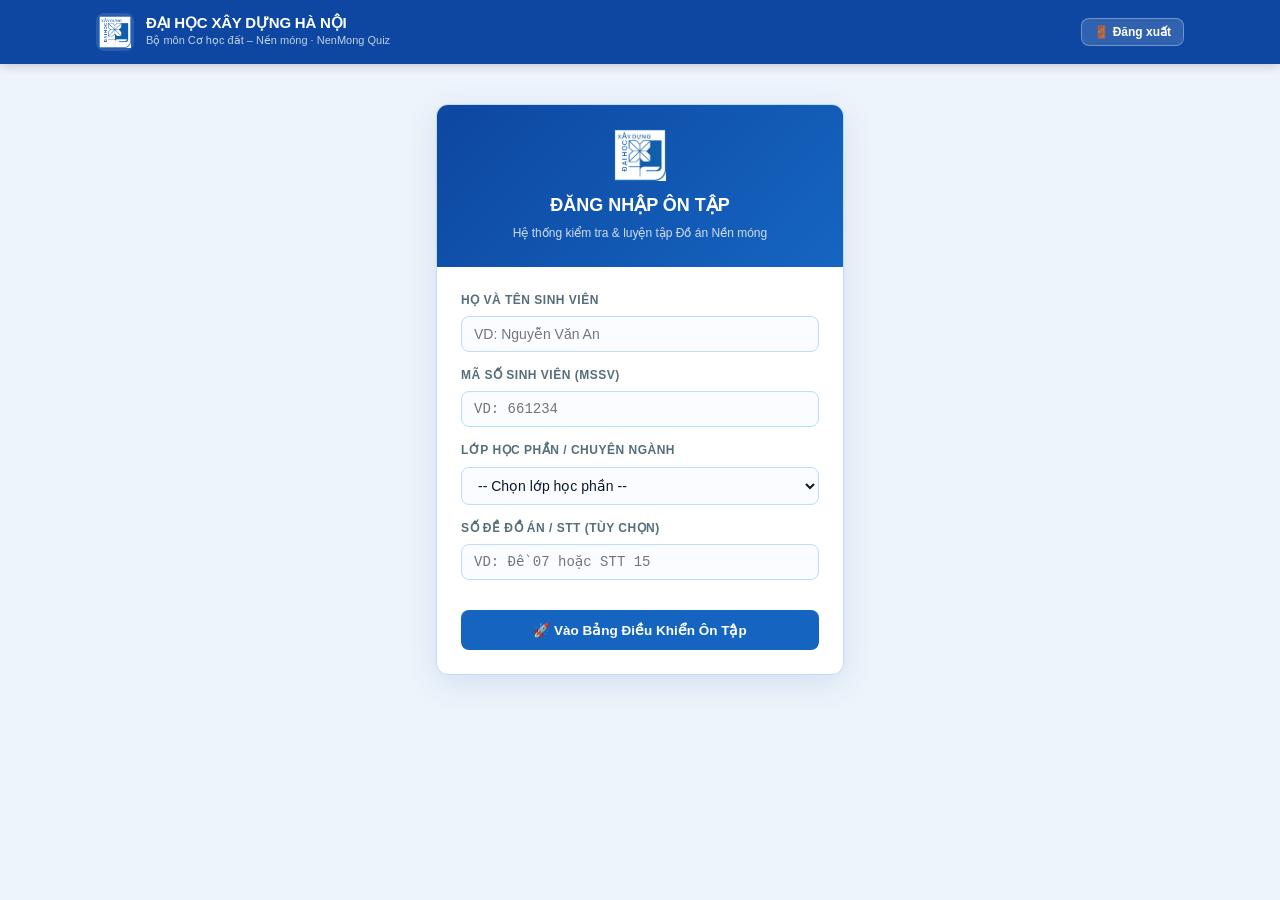
==== commit f41abe63: "Dùng lại bảng điều khiển đẹp (index) làm trang chủ; M2/M4 cùng giao diện và nhận thông tin đăng nhập" ====
--- a/index.html
+++ b/index.html
@@ -1,31 +1,158 @@
 <!DOCTYPE html>
 <html lang="vi">
 <head>
-<meta charset="utf-8">
-<meta name="viewport" content="width=device-width, initial-scale=1">
-<title>Ôn tập và kiểm tra Đồ án Nền móng</title>
-<style>
-  body{font-family:system-ui,Arial,sans-serif;margin:0;background:#f4f6f8;color:#1b2430;line-height:1.55}
-  main{max-width:760px;margin:0 auto;padding:16px}
-  h1{font-size:1.3rem;margin:.4em 0} p{margin:.4em 0}
-  .card{display:block;background:#fff;border-radius:10px;padding:14px;margin:12px 0;box-shadow:0 1px 3px #0002;text-decoration:none;color:inherit}
-  .card b{color:#1f6feb;font-size:1.05rem} .hint{color:#5b6773;font-size:.92rem}
-  .tag{display:inline-block;background:#eef4ff;color:#1f6feb;border-radius:6px;padding:0 8px;font-size:.82rem;margin-left:6px}
-</style>
+  <meta charset="UTF-8">
+  <meta name="viewport" content="width=device-width, initial-scale=1.0">
+  <title>NenMong Quiz — Ôn tập & Kiểm tra Đồ án Nền móng</title>
+  
+  <!-- CSS Stylesheets -->
+  <link rel="stylesheet" href="css/main.css">
+  <link rel="stylesheet" href="css/dashboard.css">
 </head>
 <body>
-<main>
-  <h1>Ôn tập và kiểm tra Đồ án Nền móng</h1>
-  <p class="hint">Trường Đại học Xây dựng Hà Nội – Bộ môn Cơ học đất – Nền móng. Mỗi lần làm có phương án và bộ câu hỏi khác nhau; làm lại cho tới khi đạt từ 80/100 điểm để được bảo vệ đồ án.</p>
 
-  <a class="card" href="m2_sv.html"><b>Móng nông</b><span class="tag">CLO2</span>
-    <p>Hệ thống đề xuất một phương án móng. Bạn tự tính và điền đáp số, rồi trả lời 26 câu tình huống "nếu thay đổi … thì …".</p></a>
-  <a class="card" href="m4_sv.html"><b>Móng cọc</b><span class="tag">CLO3</span>
-    <p>Hệ thống đề xuất một móng cọc đóng/ép. Bạn tự tính sức chịu tải, tải lên cọc, đài, độ lún, rồi trả lời 26 câu tình huống.</p></a>
-  <a class="card" href="cauhoi_sv.html"><b>Ngân hàng câu hỏi chọn đáp án</b><span class="tag">CLO1–3</span>
-    <p>Câu hỏi tình huống theo chủ đề, chọn CLO, chủ đề và số câu; có điểm theo chủ đề để biết chỗ còn yếu.</p></a>
-  <a class="card" href="banve_sv.html"><b>Đọc hiểu bản vẽ móng</b><span class="tag">CLO4</span>
-    <p>Đọc ký hiệu, kích thước, bố trí thép trên bản vẽ móng đơn và móng cọc. Phần này có tỷ trọng nhỏ.</p></a>
-</main>
+  <!-- HEADER -->
+  <header class="app-header">
+    <div class="container header-inner">
+      <a href="index.html" class="brand-group">
+        <div class="brand-logo">
+          <img src="assets/huce-logo.png" alt="HUCE Logo">
+        </div>
+        <div class="brand-titles">
+          <span class="brand-title">ĐẠI HỌC XÂY DỰNG HÀ NỘI</span>
+          <span class="brand-sub">Bộ môn Cơ học đất – Nền móng · NenMong Quiz</span>
+        </div>
+      </a>
+      <div class="header-actions">
+        <button class="btn btn-ghost-white btn-sm" onclick="handleLogout()" title="Đăng xuất">
+          🚪 Đăng xuất
+        </button>
+      </div>
+    </div>
+  </header>
+
+  <!-- TOAST NOTIFICATION CONTAINER -->
+  <div id="toast"></div>
+
+  <!-- MAIN CONTAINER -->
+  <main class="container" style="padding-bottom: 40px;">
+
+    <!-- 1. LOGIN SCREEN -->
+    <section id="login-section" class="hidden">
+      <div class="login-container">
+        <div class="login-card">
+          <div class="login-header">
+            <div class="login-header-logo">
+              <img src="assets/huce-logo.png" alt="HUCE Logo" style="width:52px;height:52px">
+            </div>
+            <h2>ĐĂNG NHẬP ÔN TẬP</h2>
+            <p>Hệ thống kiểm tra & luyện tập Đồ án Nền móng</p>
+          </div>
+          <form class="login-body" onsubmit="return handleLogin(event)">
+            <div class="form-group">
+              <label class="form-label" for="login-name">Họ và tên sinh viên</label>
+              <input type="text" id="login-name" class="form-control" placeholder="VD: Nguyễn Văn An" required>
+            </div>
+            <div class="form-group">
+              <label class="form-label" for="login-mssv">Mã số sinh viên (MSSV)</label>
+              <input type="text" id="login-mssv" class="form-control font-mono" placeholder="VD: 661234" required>
+            </div>
+            <div class="form-group">
+              <label class="form-label" for="login-class">Lớp học phần / Chuyên ngành</label>
+              <select id="login-class" class="form-select" required>
+                <option value="">-- Đang tải danh sách lớp... --</option>
+              </select>
+            </div>
+            <div class="form-group">
+              <label class="form-label" for="login-sode">Số đề đồ án / STT (Tùy chọn)</label>
+              <input type="text" id="login-sode" class="form-control font-mono" placeholder="VD: Đề 07 hoặc STT 15">
+            </div>
+            <button type="submit" class="btn btn-primary btn-block" style="padding:12px;margin-top:16px">
+              🚀 Vào Bảng Điều Khiển Ôn Tập
+            </button>
+          </form>
+        </div>
+      </div>
+    </section>
+
+    <!-- 2. DASHBOARD SCREEN -->
+    <section id="dashboard-section" class="hidden">
+
+      <!-- Student Infobar -->
+      <div class="user-infobar">
+        <div class="user-info-left">
+          <div class="user-avatar" id="dash-user-avatar">SV</div>
+          <div>
+            <div class="user-name" id="dash-user-name">Sinh viên</div>
+            <div class="user-meta" id="dash-user-meta">MSSV: — · Lớp: —</div>
+          </div>
+        </div>
+        <div>
+          <span class="badge badge-warning" style="font-size:12px;padding:5px 12px">
+            Ngưỡng đạt bảo vệ: ≥ 80 điểm
+          </span>
+        </div>
+      </div>
+
+      <!-- Hero Banner -->
+      <div class="dashboard-hero">
+        <div class="hero-content">
+          <span class="hero-tag">ĐỒ ÁN NỀN MÓNG · CLO1 – CLO4</span>
+          <h1 class="hero-title">Luyện tập tình huống bảo vệ đồ án</h1>
+          <p class="hero-desc">
+            Hệ thống bài tập trắc nghiệm và câu hỏi phân tích CLO bám sát quy trình thiết kế nền móng thực tế. Sinh viên cần đạt từ <b>80/100 điểm</b> mỗi module để đủ điều kiện bảo vệ.
+          </p>
+
+          <div class="hero-stats-row">
+            <div class="hero-stat-card">
+              <div class="hero-stat-num" id="stat-modules-passed">0/6</div>
+              <div class="hero-stat-label">Module Đạt Chuẩn</div>
+            </div>
+            <div class="hero-stat-card">
+              <div class="hero-stat-num" id="stat-avg-score">—</div>
+              <div class="hero-stat-label">Điểm Trung Bình</div>
+            </div>
+            <div class="hero-stat-card">
+              <div class="hero-stat-num" id="stat-questions-count">0</div>
+              <div class="hero-stat-label">Bài Đã Hoàn Thành</div>
+            </div>
+          </div>
+        </div>
+      </div>
+
+      <!-- 6 Modules Grid -->
+      <h2 class="module-grid-title">📚 Danh Sách 6 Module Học Phần</h2>
+      <div class="module-grid" id="modules-grid-container">
+        <!-- Module cards render dynamically from app.js -->
+      </div>
+
+      <a class="card" href="cauhoi_sv.html" style="display:block;text-decoration:none;color:inherit;margin-bottom:16px">
+        <div class="card-title">🧠 Ngân hàng câu hỏi chọn đáp án (CLO1–3)</div>
+        <p class="text-muted" style="margin-top:4px">Câu hỏi tình huống theo chủ đề; chọn CLO, chủ đề, số câu. Có điểm theo chủ đề để biết chỗ còn yếu.</p>
+      </a>
+
+      <!-- Recent History Card -->
+      <div class="card">
+        <div class="card-header">
+          <div class="card-title">📋 Lịch Sử Luyện Tập Gần Đây</div>
+          <button class="btn btn-outline btn-sm" onclick="if(confirm('Xóa toàn bộ lịch sử luyện tập trên máy này?')) { resetAllProgress(); initApp(); }">
+            🔄 Làm lại từ đầu
+          </button>
+        </div>
+        <div id="recent-history-container">
+          <!-- History rendered dynamically -->
+        </div>
+      </div>
+
+    </section>
+
+  </main>
+
+  <!-- JS Dependencies -->
+  <script src="config.js"></script>
+  <script src="js/utils.js"></script>
+  <script src="js/scoring.js"></script>
+  <script src="js/submit.js"></script>
+  <script src="js/app.js"></script>
 </body>
 </html>
--- a/css/main.css
+++ b/css/main.css
@@ -0,0 +1,406 @@
+/* ═══════════════════════════════════════════════════════════════════
+   main.css — NenMong Quiz (Đại học Xây dựng Hà Nội)
+   Màu chủ đạo: HUCE Blue (#1565C0 / #0D47A1 / #E3F2FD)
+   Mobile-first, Responsive, Clean UI
+   ═══════════════════════════════════════════════════════════════════ */
+
+:root {
+  --primary:      #1565C0;
+  --primary-dark: #0D47A1;
+  --primary-light:#E3F2FD;
+  --primary-med:  #1976D2;
+  --accent:       #FF8F00;
+  --accent-light: #FFF8E1;
+  --accent-dark:  #E65100;
+  --success:      #2E7D32;
+  --success-light:#E8F5E9;
+  --danger:       #C62828;
+  --danger-light: #FFEBEE;
+  --warning:      #F57C00;
+  --warning-light:#FFF3E0;
+  --bg:           #EEF4FB;
+  --surface:      #FFFFFF;
+  --border:       #BBDEFB;
+  --border-light: #E2E8F0;
+  --muted:        #546E7A;
+  --text:         #0A1929;
+  --radius:       12px;
+  --radius-sm:    8px;
+  --shadow:       0 2px 14px rgba(13, 71, 161, 0.08);
+  --shadow-hover: 0 8px 24px rgba(13, 71, 161, 0.16);
+  --font-sans:    -apple-system, BlinkMacSystemFont, 'Segoe UI', Roboto, 'Helvetica Neue', Arial, sans-serif;
+  --font-mono:    'SFMono-Regular', Consolas, 'Liberation Mono', Menlo, monospace;
+}
+
+*, *::before, *::after {
+  box-sizing: border-box;
+  margin: 0;
+  padding: 0;
+}
+
+body {
+  font-family: var(--font-sans);
+  background-color: var(--bg);
+  color: var(--text);
+  min-height: 100vh;
+  font-size: 14.5px;
+  line-height: 1.6;
+  -webkit-font-smoothing: antialiased;
+}
+
+/* ── CONTAINER ── */
+.container {
+  max-width: 1120px;
+  margin: 0 auto;
+  padding: 0 16px;
+}
+
+/* ── HEADER ── */
+.app-header {
+  background: var(--primary-dark);
+  color: #FFFFFF;
+  position: sticky;
+  top: 0;
+  z-index: 200;
+  box-shadow: 0 2px 10px rgba(0, 0, 0, 0.18);
+}
+.header-inner {
+  display: flex;
+  align-items: center;
+  justify-content: space-between;
+  height: 64px;
+  gap: 16px;
+}
+.brand-group {
+  display: flex;
+  align-items: center;
+  gap: 12px;
+  text-decoration: none;
+  color: #FFFFFF;
+}
+.brand-logo {
+  width: 38px;
+  height: 38px;
+  border-radius: 8px;
+  display: flex;
+  align-items: center;
+  justify-content: center;
+  background: rgba(255, 255, 255, 0.12);
+  flex-shrink: 0;
+}
+.brand-logo img, .brand-logo svg {
+  width: 32px;
+  height: 32px;
+}
+.brand-titles {
+  display: flex;
+  flex-direction: column;
+}
+.brand-title {
+  font-size: 15px;
+  font-weight: 700;
+  letter-spacing: -0.2px;
+  line-height: 1.2;
+}
+.brand-sub {
+  font-size: 11px;
+  color: rgba(255, 255, 255, 0.75);
+  font-weight: 400;
+}
+.header-actions {
+  display: flex;
+  align-items: center;
+  gap: 8px;
+}
+
+/* ── USER INFOBAR ── */
+.user-infobar {
+  background: linear-gradient(135deg, var(--primary-dark), var(--primary));
+  color: #FFFFFF;
+  border-radius: var(--radius);
+  padding: 12px 18px;
+  margin-top: 16px;
+  margin-bottom: 16px;
+  display: flex;
+  align-items: center;
+  justify-content: space-between;
+  gap: 12px;
+  box-shadow: var(--shadow);
+  flex-wrap: wrap;
+}
+.user-info-left {
+  display: flex;
+  align-items: center;
+  gap: 12px;
+}
+.user-avatar {
+  width: 36px;
+  height: 36px;
+  border-radius: 50%;
+  background: rgba(255, 255, 255, 0.2);
+  display: flex;
+  align-items: center;
+  justify-content: center;
+  font-weight: 700;
+  font-size: 15px;
+}
+.user-name {
+  font-weight: 700;
+  font-size: 14px;
+}
+.user-meta {
+  font-size: 11.5px;
+  color: rgba(255, 255, 255, 0.8);
+  font-family: var(--font-mono);
+}
+
+/* ── BUTTONS ── */
+.btn {
+  display: inline-flex;
+  align-items: center;
+  justify-content: center;
+  gap: 6px;
+  padding: 9px 18px;
+  border-radius: var(--radius-sm);
+  font-size: 13.5px;
+  font-weight: 600;
+  cursor: pointer;
+  border: none;
+  transition: all 0.18s ease-in-out;
+  text-decoration: none;
+  font-family: inherit;
+}
+.btn:hover {
+  filter: brightness(1.06);
+  transform: translateY(-1px);
+}
+.btn:active {
+  transform: translateY(0);
+}
+.btn:disabled {
+  opacity: 0.5;
+  cursor: not-allowed;
+  transform: none;
+  filter: none;
+}
+.btn-primary {
+  background: var(--primary);
+  color: #FFFFFF;
+}
+.btn-primary-dark {
+  background: var(--primary-dark);
+  color: #FFFFFF;
+}
+.btn-success {
+  background: var(--success);
+  color: #FFFFFF;
+}
+.btn-danger {
+  background: var(--danger);
+  color: #FFFFFF;
+}
+.btn-outline {
+  background: transparent;
+  border: 1.5px solid var(--border);
+  color: var(--primary);
+}
+.btn-outline:hover {
+  background: var(--primary-light);
+  border-color: var(--primary);
+}
+.btn-ghost-white {
+  background: rgba(255, 255, 255, 0.15);
+  border: 1px solid rgba(255, 255, 255, 0.3);
+  color: #FFFFFF;
+}
+.btn-ghost-white:hover {
+  background: rgba(255, 255, 255, 0.25);
+}
+.btn-sm {
+  padding: 6px 12px;
+  font-size: 12px;
+}
+.btn-block {
+  width: 100%;
+}
+
+/* ── CARDS ── */
+.card {
+  background: var(--surface);
+  border-radius: var(--radius);
+  border: 1px solid var(--border);
+  box-shadow: var(--shadow);
+  padding: 18px;
+  margin-bottom: 16px;
+}
+.card-header {
+  display: flex;
+  align-items: center;
+  justify-content: space-between;
+  margin-bottom: 14px;
+  padding-bottom: 10px;
+  border-bottom: 1.5px solid var(--primary-light);
+}
+.card-title {
+  font-size: 15px;
+  font-weight: 700;
+  color: var(--primary-dark);
+  display: flex;
+  align-items: center;
+  gap: 8px;
+}
+
+/* ── FORM ELEMENTS ── */
+.form-group {
+  margin-bottom: 14px;
+}
+.form-label {
+  display: block;
+  font-size: 12px;
+  font-weight: 700;
+  text-transform: uppercase;
+  letter-spacing: 0.5px;
+  color: var(--muted);
+  margin-bottom: 6px;
+}
+.form-control, .form-select, .form-textarea {
+  width: 100%;
+  padding: 9px 12px;
+  border: 1.5px solid var(--border);
+  border-radius: var(--radius-sm);
+  font-family: inherit;
+  font-size: 14px;
+  background: #FAFCFF;
+  color: var(--text);
+  outline: none;
+  transition: border-color 0.18s, box-shadow 0.18s;
+}
+.form-control:focus, .form-select:focus, .form-textarea:focus {
+  border-color: var(--primary);
+  box-shadow: 0 0 0 3px rgba(21, 101, 192, 0.12);
+  background: #FFFFFF;
+}
+.form-textarea {
+  resize: vertical;
+  min-height: 80px;
+}
+
+/* ── ALERTS / CALLOUTS ── */
+.alert {
+  padding: 10px 14px;
+  border-radius: 0 var(--radius-sm) var(--radius-sm) 0;
+  font-size: 13px;
+  margin-bottom: 12px;
+  line-height: 1.5;
+}
+.alert-info {
+  background: var(--primary-light);
+  border-left: 4px solid var(--primary);
+  color: var(--primary-dark);
+}
+.alert-success {
+  background: var(--success-light);
+  border-left: 4px solid var(--success);
+  color: var(--success);
+}
+.alert-warning {
+  background: var(--warning-light);
+  border-left: 4px solid var(--warning);
+  color: #794300;
+}
+.alert-danger {
+  background: var(--danger-light);
+  border-left: 4px solid var(--danger);
+  color: var(--danger);
+}
+
+/* ── BADGES & TAGS ── */
+.badge {
+  display: inline-flex;
+  align-items: center;
+  gap: 4px;
+  padding: 3px 8px;
+  border-radius: 12px;
+  font-size: 11px;
+  font-weight: 700;
+  line-height: 1;
+}
+.badge-pass {
+  background: var(--success-light);
+  color: var(--success);
+  border: 1px solid rgba(46, 125, 50, 0.2);
+}
+.badge-fail {
+  background: var(--danger-light);
+  color: var(--danger);
+  border: 1px solid rgba(198, 40, 40, 0.2);
+}
+.badge-primary {
+  background: var(--primary-light);
+  color: var(--primary);
+}
+.badge-warning {
+  background: var(--warning-light);
+  color: var(--warning);
+}
+
+/* ── TOAST NOTIFICATIONS ── */
+#toast {
+  position: fixed;
+  bottom: 24px;
+  right: 24px;
+  background: var(--primary-dark);
+  color: #FFFFFF;
+  padding: 12px 18px;
+  border-radius: var(--radius-sm);
+  font-size: 13px;
+  font-weight: 600;
+  box-shadow: 0 6px 24px rgba(13, 71, 161, 0.3);
+  opacity: 0;
+  pointer-events: none;
+  transition: opacity 0.3s cubic-bezier(0.4, 0, 0.2, 1), transform 0.3s;
+  transform: translateY(10px);
+  z-index: 1000;
+  max-width: 320px;
+}
+#toast.show {
+  opacity: 1;
+  transform: translateY(0);
+}
+
+/* ── MODAL ── */
+.modal-overlay {
+  display: none;
+  position: fixed;
+  inset: 0;
+  background: rgba(10, 25, 41, 0.6);
+  z-index: 900;
+  align-items: center;
+  justify-content: center;
+  padding: 16px;
+}
+.modal-overlay.show {
+  display: flex;
+}
+.modal-content {
+  background: var(--surface);
+  border-radius: var(--radius);
+  max-width: 500px;
+  width: 100%;
+  padding: 24px;
+  box-shadow: 0 12px 40px rgba(0, 0, 0, 0.25);
+  animation: modalIn 0.2s ease-out;
+}
+@keyframes modalIn {
+  from { opacity: 0; transform: scale(0.96); }
+  to { opacity: 1; transform: scale(1); }
+}
+
+/* ── UTILITY CLASSES ── */
+.text-muted { color: var(--muted); }
+.text-primary { color: var(--primary); }
+.text-success { color: var(--success); }
+.text-danger { color: var(--danger); }
+.text-center { text-align: center; }
+.font-mono { font-family: var(--font-mono); }
+.hidden { display: none !important; }
--- a/css/dashboard.css
+++ b/css/dashboard.css
@@ -0,0 +1,271 @@
+/* ═══════════════════════════════════════════════════════════════════
+   dashboard.css — NenMong Quiz Dashboard Styles
+   Giao diện Dashboard 6 Module, Thống kê CLO & Đăng nhập
+   ═══════════════════════════════════════════════════════════════════ */
+
+/* ── HERO BANNER ── */
+.dashboard-hero {
+  background: linear-gradient(135deg, var(--primary-dark) 0%, var(--primary) 65%, #1E88E5 100%);
+  color: #FFFFFF;
+  padding: 36px 20px 30px;
+  border-radius: var(--radius);
+  margin-top: 20px;
+  margin-bottom: 24px;
+  box-shadow: var(--shadow);
+  position: relative;
+  overflow: hidden;
+}
+.hero-content {
+  position: relative;
+  z-index: 2;
+}
+.hero-tag {
+  display: inline-block;
+  background: rgba(255, 255, 255, 0.15);
+  border: 1px solid rgba(255, 255, 255, 0.25);
+  border-radius: 20px;
+  padding: 4px 12px;
+  font-size: 11.5px;
+  font-weight: 600;
+  letter-spacing: 0.6px;
+  text-transform: uppercase;
+  margin-bottom: 12px;
+}
+.hero-title {
+  font-size: clamp(22px, 4vw, 30px);
+  font-weight: 800;
+  line-height: 1.25;
+  margin-bottom: 8px;
+}
+.hero-desc {
+  font-size: 14px;
+  color: rgba(255, 255, 255, 0.85);
+  max-width: 650px;
+  margin-bottom: 20px;
+}
+.hero-stats-row {
+  display: grid;
+  grid-template-columns: repeat(auto-fit, minmax(130px, 1fr));
+  gap: 12px;
+}
+.hero-stat-card {
+  background: rgba(255, 255, 255, 0.12);
+  border: 1px solid rgba(255, 255, 255, 0.2);
+  border-radius: var(--radius-sm);
+  padding: 12px;
+  text-align: center;
+}
+.hero-stat-num {
+  font-family: var(--font-mono);
+  font-size: 24px;
+  font-weight: 700;
+  color: #FFD54F;
+  line-height: 1.2;
+}
+.hero-stat-label {
+  font-size: 11px;
+  color: rgba(255, 255, 255, 0.8);
+  text-transform: uppercase;
+  letter-spacing: 0.5px;
+}
+
+/* ── MODULE GRID ── */
+.module-grid-title {
+  font-size: 18px;
+  font-weight: 700;
+  color: var(--primary-dark);
+  margin-bottom: 16px;
+  display: flex;
+  align-items: center;
+  gap: 8px;
+}
+.module-grid {
+  display: grid;
+  grid-template-columns: repeat(auto-fill, minmax(320px, 1fr));
+  gap: 18px;
+  margin-bottom: 32px;
+}
+
+/* ── MODULE CARD ── */
+.module-card {
+  background: var(--surface);
+  border: 1.5px solid var(--border);
+  border-radius: var(--radius);
+  box-shadow: var(--shadow);
+  padding: 18px;
+  display: flex;
+  flex-direction: column;
+  transition: transform 0.18s ease, box-shadow 0.18s ease, border-color 0.18s ease;
+  position: relative;
+}
+.module-card:hover {
+  transform: translateY(-3px);
+  box-shadow: var(--shadow-hover);
+  border-color: var(--primary);
+}
+.module-card.locked {
+  opacity: 0.75;
+  background: #F8FAFC;
+}
+.module-card-head {
+  display: flex;
+  align-items: flex-start;
+  gap: 12px;
+  margin-bottom: 12px;
+}
+.module-icon-badge {
+  min-width: 44px;
+  height: 44px;
+  background: linear-gradient(135deg, var(--primary-dark), var(--primary));
+  color: #FFFFFF;
+  border-radius: 10px;
+  display: flex;
+  align-items: center;
+  justify-content: center;
+  font-weight: 800;
+  font-family: var(--font-mono);
+  font-size: 16px;
+  box-shadow: 0 3px 8px rgba(13, 71, 161, 0.25);
+  flex-shrink: 0;
+}
+.module-head-info {
+  flex: 1;
+  min-width: 0;
+}
+.module-title {
+  font-size: 15px;
+  font-weight: 700;
+  color: var(--primary-dark);
+  line-height: 1.35;
+  margin-bottom: 4px;
+}
+.module-clo-tag {
+  display: inline-flex;
+  align-items: center;
+  gap: 4px;
+  font-size: 11px;
+  font-weight: 600;
+  padding: 2px 7px;
+  border-radius: 4px;
+  background: var(--primary-light);
+  color: var(--primary-dark);
+  font-family: var(--font-mono);
+}
+.module-desc {
+  font-size: 12.5px;
+  color: var(--muted);
+  line-height: 1.5;
+  margin-bottom: 14px;
+  flex: 1;
+}
+
+/* ── PROGRESS & STATS ── */
+.module-progress-box {
+  background: #F4F8FD;
+  border-radius: var(--radius-sm);
+  padding: 10px 12px;
+  margin-bottom: 14px;
+}
+.progress-meta {
+  display: flex;
+  justify-content: space-between;
+  font-size: 12px;
+  font-weight: 600;
+  margin-bottom: 6px;
+}
+.progress-bar-track {
+  height: 7px;
+  background: var(--border);
+  border-radius: 4px;
+  overflow: hidden;
+}
+.progress-bar-fill {
+  height: 100%;
+  background: var(--primary);
+  border-radius: 4px;
+  transition: width 0.4s ease;
+}
+.module-subtypes {
+  display: flex;
+  gap: 8px;
+  margin-bottom: 14px;
+  flex-wrap: wrap;
+}
+.subtype-pill {
+  font-size: 11px;
+  padding: 3px 8px;
+  background: #E8EEF5;
+  border-radius: 6px;
+  color: #37474F;
+}
+
+/* ── MODULE FOOTER ── */
+.module-card-footer {
+  display: flex;
+  align-items: center;
+  justify-content: space-between;
+  gap: 10px;
+  padding-top: 12px;
+  border-top: 1px solid var(--border-light);
+}
+.status-pill {
+  font-size: 11.5px;
+  font-weight: 700;
+  padding: 4px 10px;
+  border-radius: 12px;
+  display: inline-flex;
+  align-items: center;
+  gap: 4px;
+}
+.status-pass {
+  background: var(--success-light);
+  color: var(--success);
+}
+.status-fail {
+  background: var(--warning-light);
+  color: #9E5500;
+}
+.status-empty {
+  background: #ECEFF1;
+  color: #607D8B;
+}
+
+/* ── LOGIN BOX ── */
+.login-container {
+  max-width: 440px;
+  margin: 40px auto;
+  padding: 0 16px;
+}
+.login-card {
+  background: var(--surface);
+  border: 1.5px solid var(--border);
+  border-radius: var(--radius);
+  box-shadow: 0 8px 32px rgba(13, 71, 161, 0.12);
+  overflow: hidden;
+}
+.login-header {
+  background: linear-gradient(135deg, var(--primary-dark), var(--primary));
+  color: #FFFFFF;
+  padding: 24px;
+  text-align: center;
+}
+.login-header-logo {
+  width: 52px;
+  height: 52px;
+  margin: 0 auto 10px;
+  display: flex;
+  align-items: center;
+  justify-content: center;
+}
+.login-header h2 {
+  font-size: 18px;
+  font-weight: 700;
+  margin-bottom: 4px;
+}
+.login-header p {
+  font-size: 12px;
+  color: rgba(255, 255, 255, 0.8);
+}
+.login-body {
+  padding: 24px;
+}
